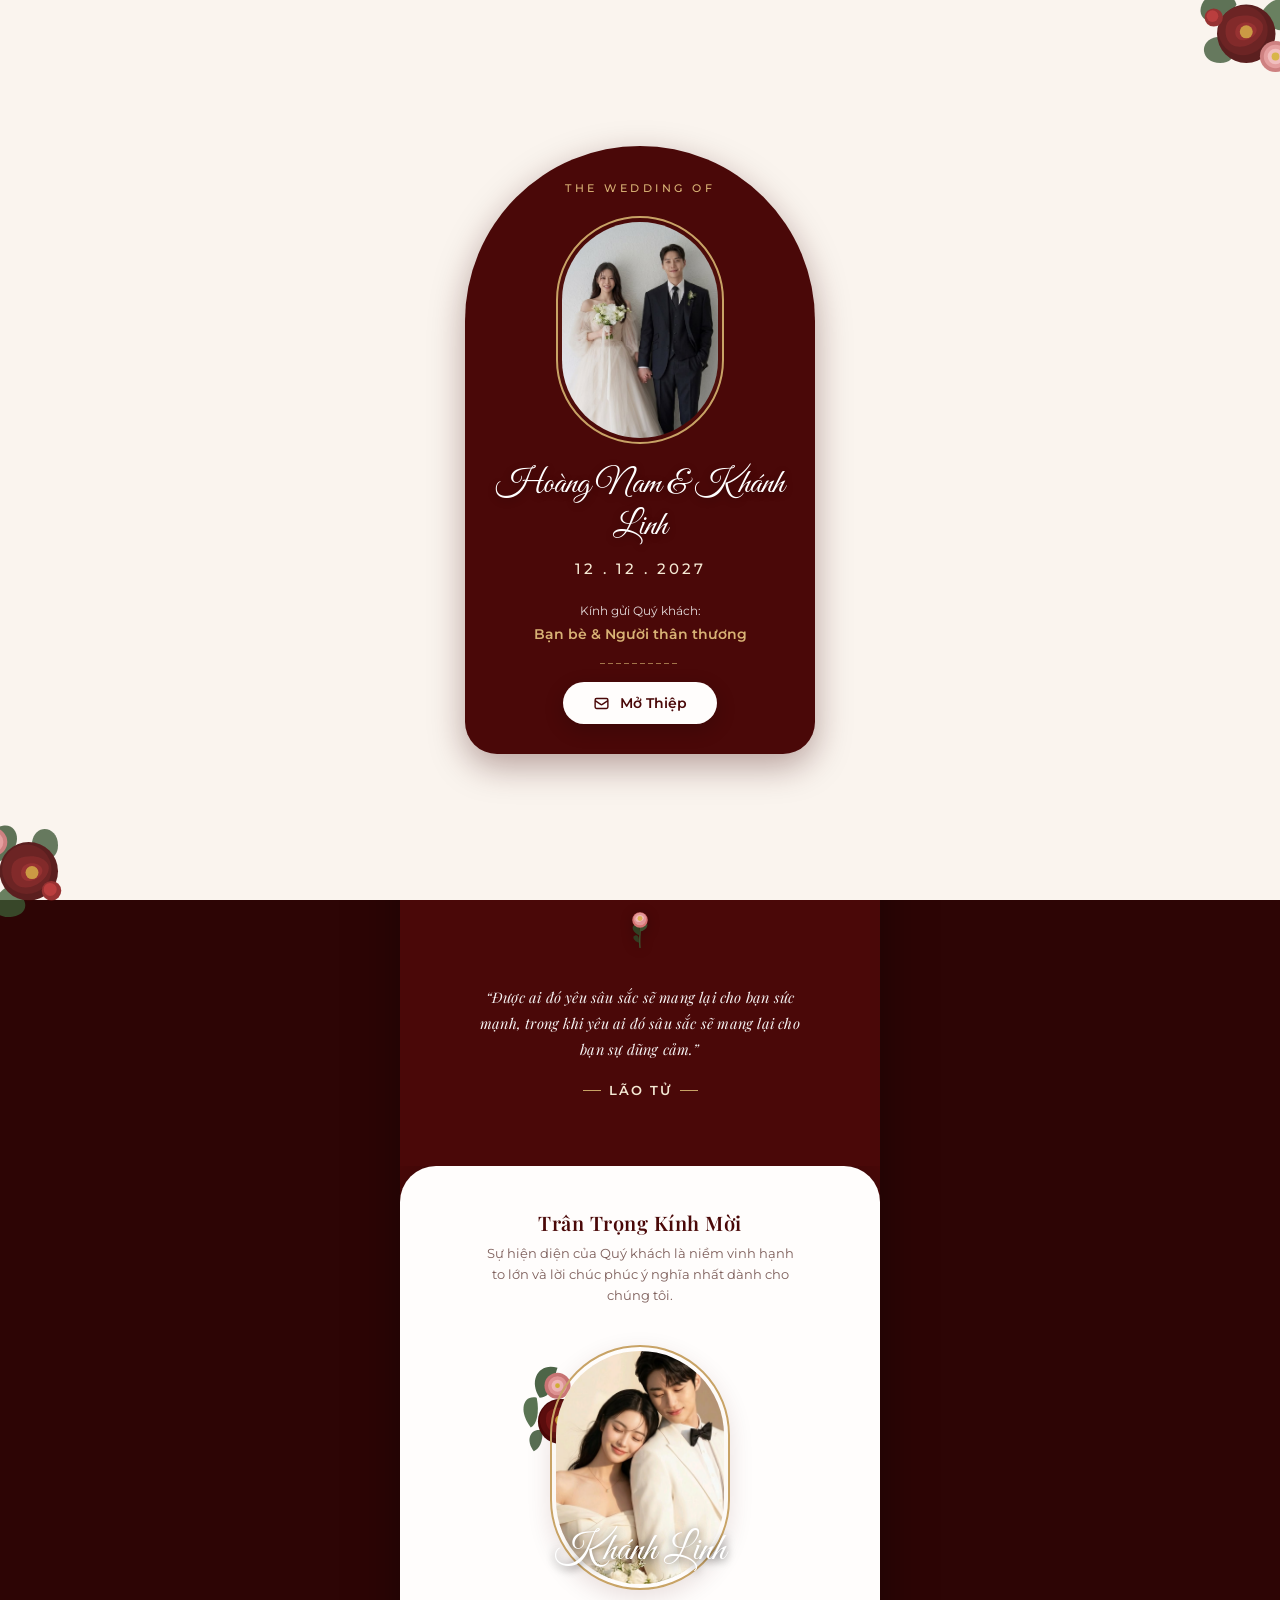
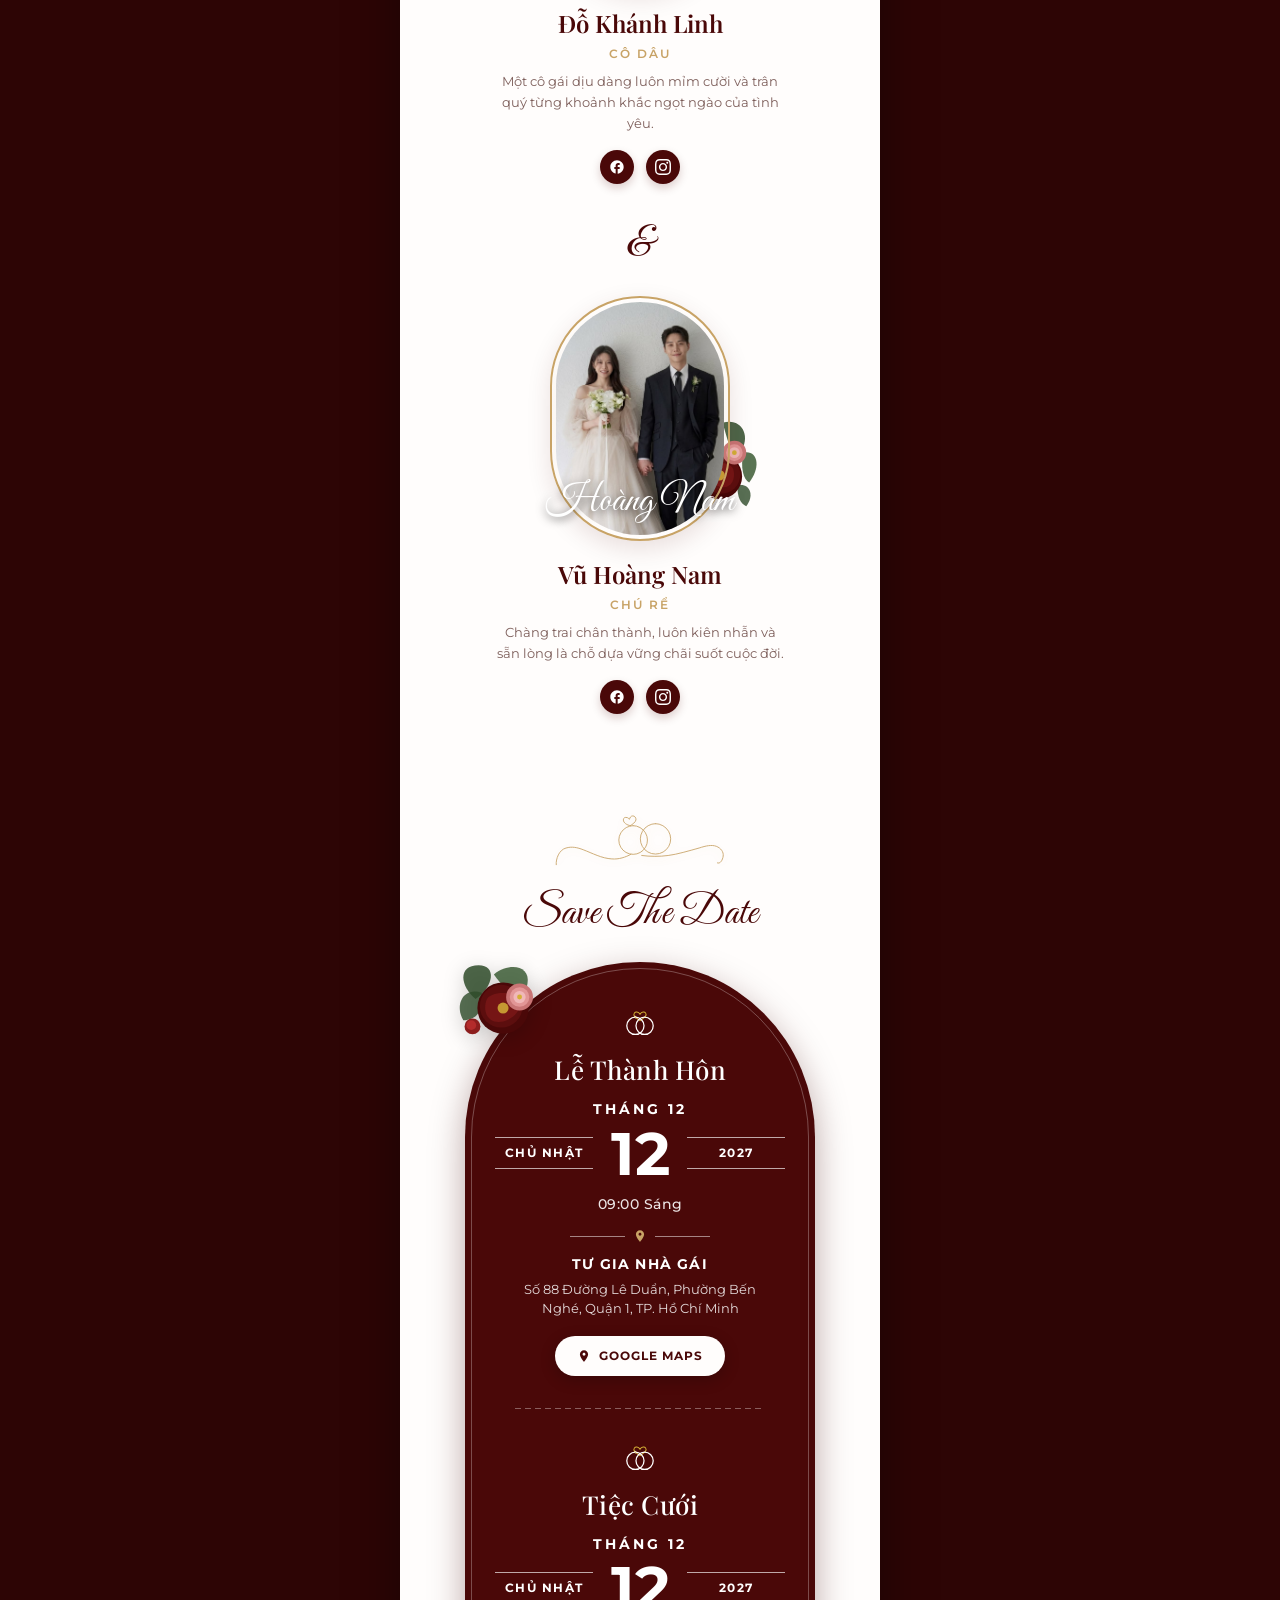
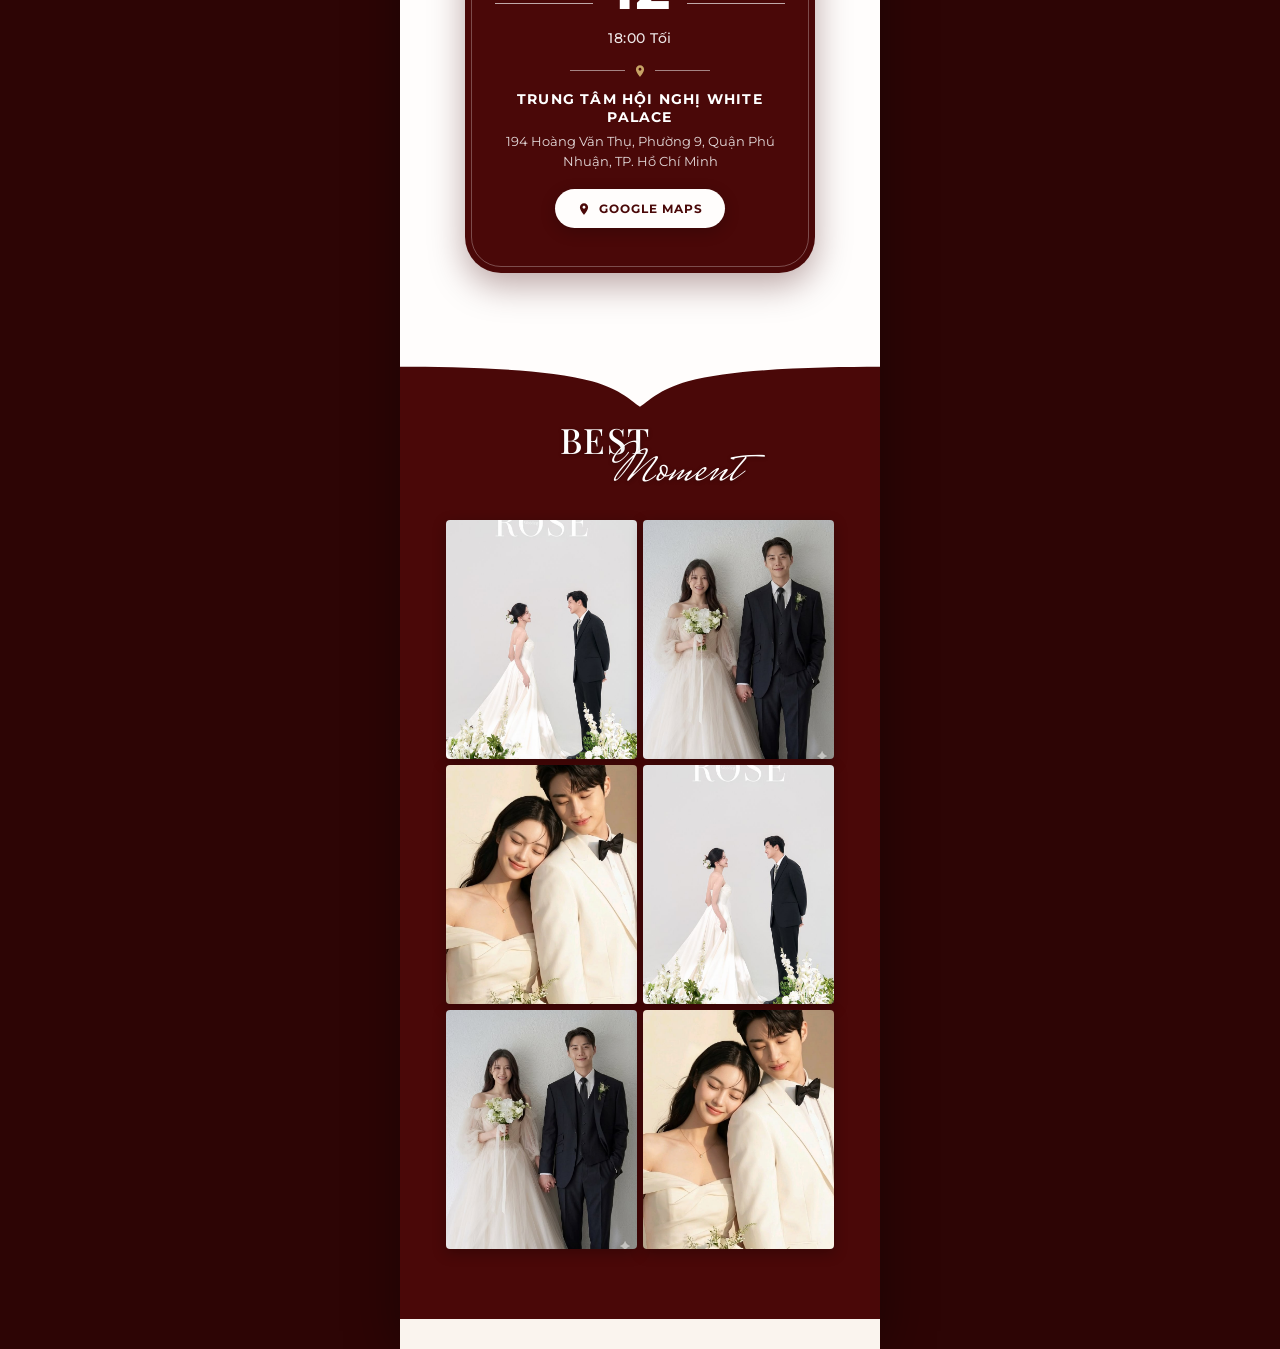
==== index.html @ 83145ff4 "phase4_l2" ====
<!DOCTYPE html>
<html lang="vi">

<head>
  <meta charset="UTF-8">
  <meta name="viewport" content="width=device-width, initial-scale=1.0, maximum-scale=1.0, user-scalable=no">
  <title>Thiệp Cưới - Hoàng Nam & Khánh Linh</title>

  <!-- Google Fonts: Script (Great Vibes, Mrs Saint Delafield) & Serif (Playfair Display) & Sans (Montserrat) -->
  <link rel="preconnect" href="https://fonts.googleapis.com">
  <link rel="preconnect" href="https://fonts.gstatic.com" crossorigin>
  <link
    href="https://fonts.googleapis.com/css2?family=Great+Vibes&family=Montserrat:ital,wght@0,300;0,400;0,500;0,600;0,700;1,400&family=Mrs+Saint+Delafield&family=Playfair+Display:ital,wght@0,500;0,600;0,700;1,400;1,600&display=swap"
    rel="stylesheet">

  <!-- CSS Stylesheets -->
  <link rel="stylesheet" href="assets/css/variables.css">
  <link rel="stylesheet" href="assets/css/base.css">
  <link rel="stylesheet" href="assets/css/cover.css">
  <link rel="stylesheet" href="assets/css/hero.css">
  <link rel="stylesheet" href="assets/css/quote.css">
  <link rel="stylesheet" href="assets/css/couple.css">
  <link rel="stylesheet" href="assets/css/events.css">
  <link rel="stylesheet" href="assets/css/gallery.css">
  <link rel="stylesheet" href="assets/css/navbar.css">
  <link rel="stylesheet" href="assets/css/animations.css">
</head>

<body class="lock-scroll">

  <!-- =========================================================================
       SECTION 0: COVER OVERLAY (MÀN HÌNH BÌA CỐ ĐỊNH, KHÓA CUỘN BAN ĐẦU)
       ========================================================================= -->
  <div id="coverOverlay" class="cover-overlay">
    <!-- Cụm hoa trang trí góc -->
    <img src="assets/images/decorations/flower-top-right.svg" alt="Hoa trang trí"
      class="floral-decoration floral-top-right">
    <img src="assets/images/decorations/flower-bottom-left.svg" alt="Hoa trang trí"
      class="floral-decoration floral-bottom-left">

    <div class="cover-wrapper">
      <!-- Khối vòm cong bo tròn màu maroon sẫm -->
      <div class="cover-arch-card">
        <p id="coverTagline" class="cover-tagline">THE WEDDING OF</p>

        <!-- Khung ảnh chân dung oval vòm cong viền vàng -->
        <div class="cover-photo-frame">
          <img id="coverPhoto" src="assets/images/couple/cover.jpg" alt="Ảnh cặp đôi" class="cover-photo-img">
        </div>

        <!-- Tên cặp đôi -->
        <h1 id="coverNames" class="cover-names">Hoàng Nam & Khánh Linh</h1>

        <!-- Ngày cưới -->
        <p id="coverDate" class="cover-date">12 . 12 . 2027</p>

        <!-- Lời gửi khách mời -->
        <div class="cover-recipient">
          <p class="cover-recipient-label">Kính gửi Quý khách:</p>
          <p id="coverRecipientName" class="cover-recipient-name">Bạn bè & Người thân thương</p>
        </div>

        <div class="cover-divider"></div>

        <!-- Nút bấm "Mở Thiệp" -->
        <button id="btnOpenInvitation" class="btn-open-invitation" type="button">
          <svg viewBox="0 0 24 24">
            <path stroke-linecap="round" stroke-linejoin="round" stroke-width="2"
              d="M3 8l7.89 5.26a2 2 0 002.22 0L21 8M5 19h14a2 2 0 002-2V7a2 2 0 00-2-2H5a2 2 0 00-2 2v10a2 2 0 002 2z" />
          </svg>
          <span>Mở Thiệp</span>
        </button>
      </div>
    </div>
  </div>

  <!-- =========================================================================
       NỘI DUNG CHÍNH (MAIN APP CONTAINER)
       ========================================================================= -->
  <div class="app-container">

    <!-- =======================================================================
         SECTION 1: HERO & COUNTDOWN (TIÊU ĐIỂM & ĐỒNG HỒ ĐẾM NGƯỢC)
         ======================================================================= -->
    <section id="hero" class="hero-section">
      <!-- Hiệu ứng cánh hoa rơi -->
      <div id="petalsContainer" class="petals-container"></div>

      <!-- Họa tiết hoa góc -->
      <img src="assets/images/decorations/flower-top-right.svg" alt="Hoa trang trí"
        class="floral-decoration floral-top-right">
      <img src="assets/images/decorations/flower-bottom-left.svg" alt="Hoa trang trí"
        class="floral-decoration floral-bottom-left">

      <div class="hero-content">
        <p id="heroTagline" class="hero-tagline hero-reveal-item">THE WEDDING OF</p>

        <!-- Khung ảnh chân dung oval vòm cong viền vàng -->
        <div class="hero-photo-frame hero-reveal-item">
          <img id="heroPhoto" src="assets/images/couple/cover.jpg" alt="Ảnh cặp đôi" class="hero-photo-img">
        </div>

        <!-- Tên cặp đôi -->
        <h2 id="heroNames" class="hero-names hero-reveal-item">Hoàng Nam & Khánh Linh</h2>

        <!-- Ngày cưới -->
        <p id="heroDate" class="hero-date hero-reveal-item">12 . 12 . 2027</p>

        <!-- Lời mời -->
        <p id="heroDesc" class="hero-description hero-reveal-item">
          Chúng tôi sắp bước vào chặng đường mới, và mong được đón tiếp bạn trong ngày hạnh phúc nhất!
        </p>

        <!-- Khối 4 ô đếm ngược màu maroon -->
        <div class="countdown-grid hero-reveal-item">
          <div class="countdown-box">
            <span id="countdownDays" class="countdown-number">00</span>
            <span class="countdown-label">Ngày</span>
          </div>
          <div class="countdown-box">
            <span id="countdownHours" class="countdown-number">00</span>
            <span class="countdown-label">Giờ</span>
          </div>
          <div class="countdown-box">
            <span id="countdownMinutes" class="countdown-number">00</span>
            <span class="countdown-label">Phút</span>
          </div>
          <div class="countdown-box">
            <span id="countdownSeconds" class="countdown-number">00</span>
            <span class="countdown-label">Giây</span>
          </div>
        </div>

        <!-- Nút "Lưu Ngày Trọng Đại" -->
        <button id="btnSaveDate" class="btn-save-date hero-reveal-item" type="button">
          <svg viewBox="0 0 24 24">
            <path
              d="M19 4h-1V2h-2v2H8V2H6v2H5c-1.11 0-1.99.9-1.99 2L3 20a2 2 0 002 2h14c1.1 0 2-.9 2-2V6c0-1.1-.9-2-2-2zm0 16H5V10h14v10zm0-12H5V6h14v2z" />
          </svg>
          <span>Lưu Ngày Trọng Đại</span>
        </button>
      </div>
    </section>

    <!-- =======================================================================
         SECTION 2: QUOTE (LỜI TRÍCH DẪN NGHỆ THUẬT)
         ======================================================================= -->
    <section id="quote" class="quote-section">
      <img src="assets/images/decorations/rose-quote.svg" alt="Hoa trang trí" class="quote-rose-icon reveal-on-scroll">
      <blockquote id="quoteText" class="quote-content reveal-on-scroll">
        “Được ai đó yêu sâu sắc sẽ mang lại cho bạn sức mạnh, trong khi yêu ai đó sâu sắc sẽ mang lại cho bạn sự dũng
        cảm.”
      </blockquote>
      <p id="quoteAuthor" class="quote-author reveal-on-scroll">Lão Tử</p>
    </section>

    <!-- =======================================================================
         SECTION 3: COUPLE PROFILE (THÔNG TIN CÔ DÂU & CHÚ RỂ)
         ======================================================================= -->
    <section id="couple" class="couple-section">
      <div class="couple-card">
        <!-- Lời chào đầu -->
        <h3 id="coupleGreetingTitle" class="couple-greeting-title reveal-on-scroll">Trân Trọng Kính Mời</h3>
        <p id="coupleGreetingSub" class="couple-greeting-sub reveal-on-scroll">
          Sự hiện diện của Quý khách là niềm vinh hạnh to lớn và lời chúc phúc ý nghĩa nhất dành cho chúng tôi.
        </p>

        <!-- 1. CÔ DÂU (XUẤT HIỆN TRƯỚC) -->
        <div class="profile-block reveal-on-scroll">
          <div class="profile-photo-wrapper">
            <img src="assets/images/decorations/flower-bride.svg" alt="Hoa trang trí" class="flower-bride-accent">
            <div class="profile-photo-frame">
              <img id="bridePhoto" src="assets/images/couple/bride.jpg" alt="Cô dâu" class="profile-photo-img">
            </div>
            <span id="brideOverlayName" class="profile-photo-overlay-name">Khánh Linh</span>
          </div>
          <h4 id="brideFullName" class="profile-full-name">Đỗ Khánh Linh</h4>
          <span class="profile-role-badge">Cô Dâu</span>
          <p id="brideBio" class="profile-bio">
            Một cô gái dịu dàng luôn mỉm cười và trân quý từng khoảnh khắc ngọt ngào của tình yêu.
          </p>
          <div class="profile-social-links">
            <a id="brideFb" href="#" target="_blank" rel="noopener noreferrer" class="social-btn"
              aria-label="Facebook Cô Dâu">
              <svg viewBox="0 0 24 24">
                <path
                  d="M22 12c0-5.52-4.48-10-10-10S2 6.48 2 12c0 4.84 3.44 8.87 8 9.8V15H8v-3h2V9.5C10 7.57 11.57 6 13.5 6H16v3h-2c-.55 0-1 .45-1 1v2h3v3h-3v6.95c5.05-.5 9-4.76 9-9.95z" />
              </svg>
            </a>
            <a id="brideIg" href="#" target="_blank" rel="noopener noreferrer" class="social-btn"
              aria-label="Instagram Cô Dâu">
              <svg viewBox="0 0 24 24">
                <path
                  d="M12 2.163c3.204 0 3.584.012 4.85.07 3.252.148 4.771 1.691 4.919 4.919.058 1.265.069 1.645.069 4.849 0 3.205-.012 3.584-.069 4.849-.149 3.225-1.664 4.771-4.919 4.919-1.266.058-1.644.07-4.85.07-3.204 0-3.584-.012-4.849-.07-3.26-.149-4.771-1.699-4.919-4.92-.058-1.265-.07-1.644-.07-4.849 0-3.204.013-3.583.07-4.849.149-3.227 1.664-4.771 4.919-4.919 1.266-.057 1.645-.069 4.849-.069zm0-2.163c-3.259 0-3.667.014-4.947.072-4.358.2-6.78 2.618-6.98 6.98-.059 1.281-.073 1.689-.073 4.948 0 3.259.014 3.668.072 4.948.2 4.358 2.618 6.78 6.98 6.98 1.281.058 1.689.072 4.948.072 3.259 0 3.668-.014 4.948-.072 4.354-.2 6.782-2.618 6.979-6.98.059-1.28.073-1.689.073-4.948 0-3.259-.014-3.667-.072-4.947-.196-4.354-2.617-6.78-6.979-6.98-1.281-.059-1.69-.073-4.949-.073zm0 5.838c-3.403 0-6.162 2.759-6.162 6.162s2.759 6.163 6.162 6.163 6.162-2.759 6.162-6.163c0-3.403-2.759-6.162-6.162-6.162zm0 10.162c-2.209 0-4-1.79-4-4 0-2.209 1.791-4 4-4s4 1.791 4 4c0 2.21-1.791 4-4 4zm6.406-11.845c-.796 0-1.441.645-1.441 1.44s.645 1.44 1.441 1.44c.795 0 1.439-.645 1.439-1.44s-.644-1.44-1.439-1.44z" />
              </svg>
            </a>
          </div>
        </div>

        <!-- DẤU "&" NGHỆ THUẬT KẾT NỐI -->
        <div class="couple-ampersand-divider reveal-on-scroll">&</div>

        <!-- 2. CHÚ RỂ (XUẤT HIỆN SAU) -->
        <div class="profile-block reveal-on-scroll">
          <div class="profile-photo-wrapper">
            <img src="assets/images/decorations/flower-groom.svg" alt="Hoa trang trí" class="flower-groom-accent">
            <div class="profile-photo-frame">
              <img id="groomPhoto" src="assets/images/couple/groom.jpg" alt="Chú rể" class="profile-photo-img">
            </div>
            <span id="groomOverlayName" class="profile-photo-overlay-name">Hoàng Nam</span>
          </div>
          <h4 id="groomFullName" class="profile-full-name">Vũ Hoàng Nam</h4>
          <span class="profile-role-badge">Chú Rể</span>
          <p id="groomBio" class="profile-bio">
            Chàng trai chân thành, luôn kiên nhẫn và sẵn lòng là chỗ dựa vững chãi suốt cuộc đời.
          </p>
          <div class="profile-social-links">
            <a id="groomFb" href="#" target="_blank" rel="noopener noreferrer" class="social-btn"
              aria-label="Facebook Chú Rể">
              <svg viewBox="0 0 24 24">
                <path
                  d="M22 12c0-5.52-4.48-10-10-10S2 6.48 2 12c0 4.84 3.44 8.87 8 9.8V15H8v-3h2V9.5C10 7.57 11.57 6 13.5 6H16v3h-2c-.55 0-1 .45-1 1v2h3v3h-3v6.95c5.05-.5 9-4.76 9-9.95z" />
              </svg>
            </a>
            <a id="groomIg" href="#" target="_blank" rel="noopener noreferrer" class="social-btn"
              aria-label="Instagram Chú Rể">
              <svg viewBox="0 0 24 24">
                <path
                  d="M12 2.163c3.204 0 3.584.012 4.85.07 3.252.148 4.771 1.691 4.919 4.919.058 1.265.069 1.645.069 4.849 0 3.205-.012 3.584-.069 4.849-.149 3.225-1.664 4.771-4.919 4.919-1.266.058-1.644.07-4.85.07-3.204 0-3.584-.012-4.849-.07-3.26-.149-4.771-1.699-4.919-4.92-.058-1.265-.07-1.644-.07-4.849 0-3.204.013-3.583.07-4.849.149-3.227 1.664-4.771 4.919-4.919 1.266-.057 1.645-.069 4.849-.069zm0-2.163c-3.259 0-3.667.014-4.947.072-4.358.2-6.78 2.618-6.98 6.98-.059 1.281-.073 1.689-.073 4.948 0 3.259.014 3.668.072 4.948.2 4.358 2.618 6.78 6.98 6.98 1.281.058 1.689.072 4.948.072 3.259 0 3.668-.014 4.948-.072 4.354-.2 6.782-2.618 6.979-6.98.059-1.28.073-1.689.073-4.948 0-3.259-.014-3.667-.072-4.947-.196-4.354-2.617-6.78-6.979-6.98-1.281-.059-1.69-.073-4.949-.073zm0 5.838c-3.403 0-6.162 2.759-6.162 6.162s2.759 6.163 6.162 6.163 6.162-2.759 6.162-6.163c0-3.403-2.759-6.162-6.162-6.162zm0 10.162c-2.209 0-4-1.79-4-4 0-2.209 1.791-4 4-4s4 1.791 4 4c0 2.21-1.791 4-4 4zm6.406-11.845c-.796 0-1.441.645-1.441 1.44s.645 1.44 1.441 1.44c.795 0 1.439-.645 1.439-1.44s-.644-1.44-1.439-1.44z" />
              </svg>
            </a>
          </div>
        </div>
      </div>
    </section>

    <!-- Placeholder các section tiếp theo của các Phase sau -->
    <!-- =======================================================================
         SECTION 4: WEDDING EVENTS (LỊCH TRÌNH SỰ KIỆN CƯỚI)
         ======================================================================= -->
    <section id="events" class="events-section">
      <!-- Họa tiết phân cách nghệ thuật: Hai nhẫn cưới lồng nhau kết hợp đường nét uốn lượn (Minimalist Line Art) -->
      <div class="rings-divider-container reveal-on-scroll" aria-hidden="true">
        <svg class="rings-divider-svg" viewBox="0 0 366 120" fill="none" stroke="currentColor" stroke-width="1.6"
          stroke-linecap="round" stroke-linejoin="round">
          <path
            d="M 37 104 C 36 94, 42 78, 54 75 C 64 72, 74 74, 84 78 C 100 84, 116 93, 134 94 C 146 95, 158 91, 167 86" />
          <path d="M 171 36 A 25 25 0 1 0 171.1 36" />
          <path
            d="M 166 36 C 160 35, 154 31, 154 26 C 154 22, 157 21, 161 22 C 163 23, 164 24, 164.5 25 C 165.5 22, 167 19, 170.5 19 C 174 19, 176 22, 176 26 C 175 30, 170 34, 166 36 Z" />
          <path d="M 210 32.5 A 26.5 26.5 0 1 0 210.1 32.5" />
          <path
            d="M 186 88 C 200 90, 218 90, 232 88 C 248 86, 268 80, 286 75 C 298 71, 308 69, 316 72 C 324 75, 329 82, 328 89 C 327 96, 323 103, 318 101" />
        </svg>
      </div>

      <!-- Tiêu đề script Save The Date -->
      <h3 id="eventsHeading" class="events-heading reveal-on-scroll">Save The Date</h3>

      <!-- Khối vòm cong màu maroon đậm lớn -->
      <div class="events-arch-panel reveal-on-scroll">
        <!-- Họa tiết hoa màu nước góc trên bên trái -->
        <img src="assets/images/decorations/flower-events-top-left.svg" alt="Hoa trang trí sự kiện"
          class="events-flower-top-left">

        <!-- -------------------------------------------------------------------
             KHỐI A: LỄ THÀNH HÔN (CEREMONY)
             ------------------------------------------------------------------- -->
        <div id="ceremonyBlock" class="event-block">
          <!-- Icon hai chiếc nhẫn cưới lồng nhau -->
          <div class="event-rings-icon">
            <svg viewBox="0 0 80 60" fill="none" stroke="currentColor">
              <path d="M40 18 C37 13 32 13 30 16 C27 20 33 24 40 29 C47 24 53 20 50 16 C48 13 43 13 40 18 Z" fill="none"
                stroke="#D4AF37" stroke-width="1.8" stroke-linecap="round" stroke-linejoin="round" />
              <ellipse cx="32" cy="38" rx="15" ry="15" fill="none" stroke="#FFFFFF" stroke-width="2.2" />
              <ellipse cx="48" cy="38" rx="15" ry="15" fill="none" stroke="#FFFFFF" stroke-width="2.2" />
              <circle cx="32" cy="23" r="1.5" fill="#D4AF37" />
            </svg>
          </div>

          <!-- Tên sự kiện -->
          <h4 id="ceremonyName" class="event-name">Lễ Thành Hôn</h4>

          <!-- Khung hiển thị ngày đặc trưng của mẫu -->
          <div class="event-date-container">
            <span id="ceremonyMonth" class="event-month">THÁNG 12</span>
            <div class="event-date-row">
              <div class="event-date-side">
                <span id="ceremonyDayOfWeek" class="event-day-of-week">CHỦ NHẬT</span>
              </div>
              <span id="ceremonyDayNumber" class="event-day-number">12</span>
              <div class="event-date-side">
                <span id="ceremonyYear" class="event-day-of-week">2027</span>
              </div>
            </div>
          </div>

          <!-- Giờ tổ chức -->
          <p id="ceremonyTime" class="event-time">09:00 Sáng</p>

          <!-- Vạch phân cách kèm ghim địa điểm -->
          <div class="event-location-divider">
            <svg viewBox="0 0 24 24">
              <path
                d="M12 2C8.13 2 5 5.13 5 9c0 5.25 7 13 7 13s7-7.75 7-13c0-3.87-3.13-7-7-7zm0 9.5c-1.38 0-2.5-1.12-2.5-2.5s1.12-2.5 2.5-2.5 2.5 1.12 2.5 2.5-1.12 2.5-2.5 2.5z" />
            </svg>
          </div>

          <!-- Tên địa điểm & Địa chỉ -->
          <p id="ceremonyVenue" class="event-venue">TƯ GIA NHÀ GÁI</p>
          <p id="ceremonyAddress" class="event-address">Số 88 Đường Lê Duẩn, Phường Bến Nghé, Quận 1, TP. Hồ Chí Minh
          </p>

          <!-- Nút Google Maps -->
          <a id="ceremonyMapBtn" href="https://maps.google.com" target="_blank" rel="noopener noreferrer"
            class="btn-map" aria-label="Mở Google Maps dẫn đường Lễ Thành Hôn">
            <svg viewBox="0 0 24 24">
              <path
                d="M12 2C8.13 2 5 5.13 5 9c0 5.25 7 13 7 13s7-7.75 7-13c0-3.87-3.13-7-7-7zm0 9.5c-1.38 0-2.5-1.12-2.5-2.5s1.12-2.5 2.5-2.5 2.5 1.12 2.5 2.5-1.12 2.5-2.5 2.5z" />
            </svg>
            <span>GOOGLE MAPS</span>
          </a>
        </div>

        <!-- Vạch phân cách giữa hai khối sự kiện -->
        <div class="events-divider"></div>

        <!-- -------------------------------------------------------------------
             KHỐI B: TIỆC CƯỚI (RECEPTION)
             ------------------------------------------------------------------- -->
        <div id="receptionBlock" class="event-block">
          <!-- Icon hai chiếc nhẫn cưới lồng nhau -->
          <div class="event-rings-icon">
            <svg viewBox="0 0 80 60" fill="none" stroke="currentColor">
              <path d="M40 18 C37 13 32 13 30 16 C27 20 33 24 40 29 C47 24 53 20 50 16 C48 13 43 13 40 18 Z" fill="none"
                stroke="#D4AF37" stroke-width="1.8" stroke-linecap="round" stroke-linejoin="round" />
              <ellipse cx="32" cy="38" rx="15" ry="15" fill="none" stroke="#FFFFFF" stroke-width="2.2" />
              <ellipse cx="48" cy="38" rx="15" ry="15" fill="none" stroke="#FFFFFF" stroke-width="2.2" />
              <circle cx="32" cy="23" r="1.5" fill="#D4AF37" />
            </svg>
          </div>

          <!-- Tên sự kiện -->
          <h4 id="receptionName" class="event-name">Tiệc Cưới</h4>

          <!-- Khung hiển thị ngày đặc trưng của mẫu -->
          <div class="event-date-container">
            <span id="receptionMonth" class="event-month">THÁNG 12</span>
            <div class="event-date-row">
              <div class="event-date-side">
                <span id="receptionDayOfWeek" class="event-day-of-week">CHỦ NHẬT</span>
              </div>
              <span id="receptionDayNumber" class="event-day-number">12</span>
              <div class="event-date-side">
                <span id="receptionYear" class="event-day-of-week">2027</span>
              </div>
            </div>
          </div>

          <!-- Giờ tổ chức -->
          <p id="receptionTime" class="event-time">18:00 Tối</p>

          <!-- Vạch phân cách kèm ghim địa điểm -->
          <div class="event-location-divider">
            <svg viewBox="0 0 24 24">
              <path
                d="M12 2C8.13 2 5 5.13 5 9c0 5.25 7 13 7 13s7-7.75 7-13c0-3.87-3.13-7-7-7zm0 9.5c-1.38 0-2.5-1.12-2.5-2.5s1.12-2.5 2.5-2.5 2.5 1.12 2.5 2.5-1.12 2.5-2.5 2.5z" />
            </svg>
          </div>

          <!-- Tên địa điểm & Địa chỉ -->
          <p id="receptionVenue" class="event-venue">TRUNG TÂM HỘI NGHỊ WHITE PALACE</p>
          <p id="receptionAddress" class="event-address">194 Hoàng Văn Thụ, Phường 9, Quận Phú Nhuận, TP. Hồ Chí Minh
          </p>

          <!-- Nút Google Maps -->
          <a id="receptionMapBtn" href="https://maps.google.com" target="_blank" rel="noopener noreferrer"
            class="btn-map" aria-label="Mở Google Maps dẫn đường Tiệc Cưới">
            <svg viewBox="0 0 24 24">
              <path
                d="M12 2C8.13 2 5 5.13 5 9c0 5.25 7 13 7 13s7-7.75 7-13c0-3.87-3.13-7-7-7zm0 9.5c-1.38 0-2.5-1.12-2.5-2.5s1.12-2.5 2.5-2.5 2.5 1.12 2.5 2.5-1.12 2.5-2.5 2.5z" />
            </svg>
            <span>GOOGLE MAPS</span>
          </a>
        </div>
      </div>
    </section>
    <!-- =======================================================================
         SECTION 5: GALLERY (BỘ SƯU TẬP ẢNH - BEST MOMENT)
         ======================================================================= -->
    <section id="gallery" class="gallery-section" aria-label="Bộ sưu tập ảnh cưới">
      <!-- Mép trên lượn sóng mềm mại (Scallop dual-curve) -->
      <div class="gallery-top-curve" aria-hidden="true">
        <svg viewBox="0 0 1000 60" preserveAspectRatio="none">
          <path
            d="M 0,0 L 1000,0 L 1000,6 C 880,6 700,8 600,24 C 540,34 515,50 500,56 C 485,50 460,34 400,24 C 300,8 120,6 0,6 Z"
            fill="var(--color-bg-paper)" />
        </svg>
      </div>

      <!-- Tiêu đề lồng ghép nghệ thuật BEST Moment -->
      <div class="gallery-heading-wrap reveal-on-scroll" role="heading" aria-level="3">
        <span class="gallery-title-best">BEST</span>
        <span class="gallery-title-moment">Moment</span>
      </div>

      <!-- Lưới 6 ảnh 2 cột x 3 hàng -->
      <div class="gallery-grid" id="galleryGrid">
        <div class="gallery-item reveal-on-scroll" data-index="0" tabindex="0" role="button"
          aria-label="Xem ảnh cưới 1">
          <img src="assets/images/couple/gallery-1.jpg" alt="Khoảnh khắc cưới 1" class="gallery-img" loading="lazy">
        </div>
        <div class="gallery-item reveal-on-scroll" data-index="1" tabindex="0" role="button"
          aria-label="Xem ảnh cưới 2">
          <img src="assets/images/couple/gallery-2.jpg" alt="Khoảnh khắc cưới 2" class="gallery-img" loading="lazy">
        </div>
        <div class="gallery-item reveal-on-scroll" data-index="2" tabindex="0" role="button"
          aria-label="Xem ảnh cưới 3">
          <img src="assets/images/couple/gallery-3.jpg" alt="Khoảnh khắc cưới 3" class="gallery-img" loading="lazy">
        </div>
        <div class="gallery-item reveal-on-scroll" data-index="3" tabindex="0" role="button"
          aria-label="Xem ảnh cưới 4">
          <img src="assets/images/couple/gallery-4.jpg" alt="Khoảnh khắc cưới 4" class="gallery-img" loading="lazy">
        </div>
        <div class="gallery-item reveal-on-scroll" data-index="4" tabindex="0" role="button"
          aria-label="Xem ảnh cưới 5">
          <img src="assets/images/couple/gallery-5.jpg" alt="Khoảnh khắc cưới 5" class="gallery-img" loading="lazy">
        </div>
        <div class="gallery-item reveal-on-scroll" data-index="5" tabindex="0" role="button"
          aria-label="Xem ảnh cưới 6">
          <img src="assets/images/couple/gallery-6.jpg" alt="Khoảnh khắc cưới 6" class="gallery-img" loading="lazy">
        </div>
      </div>
    </section>

    <div id="story" style="height: 10px;"></div>
    <div id="gift" style="height: 10px;"></div>
    <div id="wishes" style="height: 10px;"></div>

  </div>

  <!-- =========================================================================
       NÚT PHÁT NHẠC NỔI (FLOATING MUSIC TOGGLE BUTTON)
       ========================================================================= -->
  <button id="musicToggleBtn" class="music-toggle-btn" type="button" aria-label="Bật/Tắt nhạc nền">
    <svg viewBox="0 0 24 24">
      <path d="M12 3v10.55c-.59-.34-1.27-.55-2-.55-2.21 0-4 1.79-4 4s1.79 4 4 4 4-1.79 4-4V7h4V3h-6z" />
    </svg>
  </button>

  <!-- =========================================================================
       MODAL LIGHTBOX XEM ẢNH LỚN (GALLERY FULLSCREEN MODAL)
       ========================================================================= -->
  <div id="galleryModal" class="gallery-modal" aria-hidden="true" role="dialog" aria-modal="true"
    aria-label="Xem ảnh cưới phóng to">
    <div class="gallery-modal-backdrop" id="galleryModalBackdrop"></div>
    <div class="gallery-modal-content">
      <!-- Nút đóng -->
      <button type="button" class="gallery-modal-close" id="galleryModalClose" aria-label="Đóng (Phím Esc)">
        <svg viewBox="0 0 24 24" width="24" height="24" fill="none" stroke="currentColor" stroke-width="2.2"
          stroke-linecap="round" stroke-linejoin="round">
          <line x1="18" y1="6" x2="6" y2="18"></line>
          <line x1="6" y1="6" x2="18" y2="18"></line>
        </svg>
      </button>
      <!-- Nút lùi ảnh -->
      <button type="button" class="gallery-modal-nav gallery-modal-prev" id="galleryModalPrev"
        aria-label="Ảnh trước (Mũi tên trái)">
        <svg viewBox="0 0 24 24" width="24" height="24" fill="none" stroke="currentColor" stroke-width="2.5"
          stroke-linecap="round" stroke-linejoin="round">
          <polyline points="15 18 9 12 15 6"></polyline>
        </svg>
      </button>
      <!-- Khung ảnh lớn -->
      <div class="gallery-modal-img-wrap">
        <img id="galleryModalImg" src="assets/images/couple/gallery-1.jpg" alt="Ảnh cưới phóng to"
          class="gallery-modal-img">
      </div>
      <!-- Nút kế tiếp -->
      <button type="button" class="gallery-modal-nav gallery-modal-next" id="galleryModalNext"
        aria-label="Ảnh sau (Mũi tên phải)">
        <svg viewBox="0 0 24 24" width="24" height="24" fill="none" stroke="currentColor" stroke-width="2.5"
          stroke-linecap="round" stroke-linejoin="round">
          <polyline points="9 18 15 12 9 6"></polyline>
        </svg>
      </button>
      <!-- Chỉ số ảnh -->
      <div class="gallery-modal-counter" id="galleryModalCounter" aria-live="polite">1 / 6</div>
    </div>
  </div>

  <!-- =========================================================================
       THANH ĐIỀU HƯỚNG CỐ ĐỊNH PHÍA DƯỚI (BOTTOM NAVBAR)
       ========================================================================= -->
  <nav id="bottomNavbar" class="bottom-navbar" aria-label="Thanh điều hướng">
    <!-- 1. Đầu Trang -->
    <button class="nav-item active" data-target="hero" aria-label="Trang chủ" type="button">
      <svg viewBox="0 0 24 24">
        <path d="M10 20v-6h4v6h5v-8h3L12 3 2 12h3v8z" />
      </svg>
    </button>
    <!-- 2. Cặp Đôi -->
    <button class="nav-item" data-target="couple" aria-label="Cặp đôi" type="button">
      <svg viewBox="0 0 24 24">
        <path
          d="M12 21.35l-1.45-1.32C5.4 15.36 2 12.28 2 8.5 2 5.42 4.42 3 7.5 3c1.74 0 3.41.81 4.5 2.09C13.09 3.81 14.76 3 16.5 3 19.58 3 22 5.42 22 8.5c0 3.78-3.4 6.86-8.55 11.54L12 21.35z" />
      </svg>
    </button>
    <!-- 3. Sự Kiện -->
    <button class="nav-item" data-target="events" aria-label="Sự kiện" type="button">
      <svg viewBox="0 0 24 24">
        <path
          d="M19 3h-1V1h-2v2H8V1H6v2H5c-1.11 0-2 .9-2 2v14c0 1.1.89 2 2 2h14c1.1 0 2-.9 2-2V5c0-1.1-.9-2-2-2zm0 16H5V8h14v11zM7 10h5v5H7z" />
      </svg>
    </button>
    <!-- 4. Chuyện Tình Yêu -->
    <button class="nav-item" data-target="story" aria-label="Chuyện tình" type="button">
      <svg viewBox="0 0 24 24">
        <path
          d="M18 2H6c-1.1 0-2 .9-2 2v16c0 1.1.9 2 2 2h12c1.1 0 2-.9 2-2V4c0-1.1-.9-2-2-2zM6 4h5v8l-2.5-1.5L6 12V4z" />
      </svg>
    </button>
    <!-- 5. Mừng Cưới -->
    <button class="nav-item" data-target="gift" aria-label="Mừng cưới" type="button">
      <svg viewBox="0 0 24 24">
        <path
          d="M20 6h-2.18c.11-.31.18-.65.18-1 0-1.66-1.34-3-3-3-1.05 0-1.96.54-2.5 1.35l-.5.67-.5-.68C10.96 2.54 10.05 2 9 2 7.34 2 6 3.34 6 5c0 .35.07.69.18 1H4c-1.11 0-1.99.89-1.99 2L2 19c0 1.11.89 2 2 2h16c1.11 0 2-.89 2-2V8c0-1.11-.89-2-2-2zm-5-2c.55 0 1 .45 1 1s-.45 1-1 1-1-.45-1-1 .45-1 1-1zM9 4c.55 0 1 .45 1 1s-.45 1-1 1-1-.45-1-1 .45-1 1-1zm11 15H4v-2h16v2zm0-5H4V8h5.08L7 10.83 8.62 12 11 8.76V14h2V8.76L15.38 12 17 10.83 14.92 8H20v6z" />
      </svg>
    </button>
    <!-- 6. Lời Chúc -->
    <button class="nav-item" data-target="wishes" aria-label="Lời chúc" type="button">
      <svg viewBox="0 0 24 24">
        <path
          d="M20 2H4c-1.1 0-1.99.9-1.99 2L2 22l4-4h14c1.1 0 2-.9 2-2V4c0-1.1-.9-2-2-2zm-2 12H6v-2h12v2zm0-3H6V9h12v2zm0-3H6V6h12v2z" />
      </svg>
    </button>
  </nav>

  <!-- JavaScript Scripts -->
  <script src="assets/js/config.js"></script>
  <script src="assets/js/cover.js"></script>
  <script src="assets/js/countdown.js"></script>
  <script src="assets/js/music.js"></script>
  <script src="assets/js/navbar.js"></script>
  <script src="assets/js/petals.js"></script>
  <script src="assets/js/gallery.js"></script>
  <script src="assets/js/app.js"></script>
</body>

</html>
---- assets/css/variables.css ----
/**
 * ==============================================================================
 * BIẾN TOÀN CỤC (DESIGN SYSTEM & TOKENS)
 * ==============================================================================
 * Bảng màu được trích xuất sát với mẫu TF-024-PHOTO:
 * - Maroon / Burgundy đậm cho các khối chính, card sự kiện và icon
 * - Nền sáng kem / ngà nhạt ấm áp cho tổng thể
 * - Điểm xuyết viền ánh kim hoàng gia (champagne gold)
 */

:root {
  /* Bảng màu chính */
  --color-maroon-deep: #4A0808;      /* Đỏ rượu vang đậm đà chủ đạo */
  --color-maroon-main: #5C0E0E;      /* Đỏ bordeaux kinh điển */
  --color-maroon-dark: #380404;      /* Bóng đỏ sẫm */
  --color-maroon-card: #520B0B;      /* Màu nền card maroon nổi bật */
  
  --color-gold-accent: #C8A366;      /* Vàng ánh kim nhạt thanh lịch */
  --color-gold-light: #F4E8D3;       /* Vàng kem phủ viền */
  
  --color-bg-cream: #FAF4EE;         /* Nền kem ngà nền nã */
  --color-bg-paper: #FFFDFC;         /* Trắng ấm giấy mỹ thuật */
  
  --color-text-maroon: #4A0808;      /* Chữ chính trên nền sáng */
  --color-text-muted: #7D5E5A;       /* Chữ phụ, ghi chú */
  --color-text-white: #FFFFFF;       /* Chữ trắng tinh khiết */
  --color-text-gold: #D8B275;        /* Chữ vàng kim điểm nhấn */

  /* Kiểu chữ (Typography) */
  --font-script: 'Great Vibes', 'Alex Brush', cursive;
  --font-serif: 'Playfair Display', 'Cormorant Garamond', Georgia, serif;
  --font-sans: 'Montserrat', system-ui, -apple-system, sans-serif;

  /* Kích thước & Khoảng cách (Mobile First 390px) */
  --viewport-width-mobile: 390px;
  --container-max-width: 480px;      /* Giới hạn độ rộng tối đa trên mobile/tablet */
  
  --radius-sm: 8px;
  --radius-md: 16px;
  --radius-lg: 24px;
  --radius-arch: 160px 160px 24px 24px; /* Vòm cung bo góc lớn đặc trưng */
  --radius-full: 9999px;

  --shadow-soft: 0 4px 20px rgba(74, 8, 8, 0.08);
  --shadow-medium: 0 8px 30px rgba(74, 8, 8, 0.16);
  --shadow-floating: 0 10px 35px rgba(56, 4, 4, 0.25);

  --transition-fast: 0.25s ease;
  --transition-smooth: 0.45s cubic-bezier(0.16, 1, 0.3, 1);
  --transition-slow: 0.8s cubic-bezier(0.16, 1, 0.3, 1);
}
---- assets/css/base.css ----
/**
 * ==============================================================================
 * BASE STYLES & RESET
 * ==============================================================================
 */

*,
*::before,
*::after {
  box-sizing: border-box;
  margin: 0;
  padding: 0;
  -webkit-tap-highlight-color: transparent;
}

html {
  scroll-behavior: smooth;
  font-size: 16px;
  background-color: #2D0505;
  /* Màu nền viền ngoài màn hình khi xem trên desktop */
}

body {
  font-family: var(--font-sans);
  background-color: var(--color-bg-cream);
  color: var(--color-text-maroon);
  line-height: 1.6;
  overflow-x: hidden;
  position: relative;
  min-height: 100vh;
  margin: 0 auto;
}

/* Khóa cuộn trang khi màn hình bìa chưa mở */
body.lock-scroll {
  overflow: hidden !important;
  height: 100vh !important;
  touch-action: none;
}

/* Khung hiển thị chuẩn mobile-first căn giữa trên màn hình lớn */
.app-container {
  max-width: var(--container-max-width);
  margin: 0 auto;
  min-height: 100vh;
  background-color: var(--color-bg-cream);
  position: relative;
  box-shadow: 0 0 50px rgba(0, 0, 0, 0.4);
  overflow-x: hidden;
}

/* Typography tiện ích */
.font-script {
  font-family: var(--font-script);
}

.font-serif {
  font-family: var(--font-serif);
}

.font-sans {
  font-family: var(--font-sans);
}

h1,
h2,
h3,
h4,
h5,
h6 {
  font-weight: normal;
  line-height: 1.2;
}

img {
  max-width: 100%;
  height: auto;
  display: block;
}

button {
  font-family: inherit;
  border: none;
  background: none;
  cursor: pointer;
  outline: none;
}

a {
  color: inherit;
  text-decoration: none;
}

/* Họa tiết hoa lá trang trí các góc */
.floral-decoration {
  position: absolute;
  pointer-events: none;
  z-index: 2;
  user-select: none;
}

.floral-top-right {
  top: -15px;
  right: -15px;
  width: 130px;
  opacity: 0.9;
}

.floral-bottom-left {
  bottom: -20px;
  left: -20px;
  width: 130px;
  opacity: 0.9;
}
---- assets/css/cover.css ----
/**
 * ==============================================================================
 * SECTION 0: COVER OVERLAY (MÀN HÌNH BÌA THIỆP)
 * ==============================================================================
 * Khóa cuộn trang 100%, căn giữa tuyệt đối theo viewport 390x844.
 * Chứa khung vòm bo tròn lớn màu maroon sẫm với viền mảnh sang trọng.
 */

.cover-overlay {
  position: fixed;
  inset: 0;
  z-index: 9999;
  background-color: var(--color-bg-cream);
  display: flex;
  align-items: center;
  justify-content: center;
  padding: 16px 12px;
  /* Chuyển cảnh mềm mại 750ms, kết hợp fade opacity và chuyển động rất nhẹ */
  transition: opacity 0.75s cubic-bezier(0.4, 0, 0.2, 1),
              transform 0.75s cubic-bezier(0.4, 0, 0.2, 1),
              visibility 0.75s cubic-bezier(0.4, 0, 0.2, 1);
  will-change: opacity, transform;
}

.cover-overlay.opened {
  opacity: 0;
  visibility: hidden;
  transform: translateY(-8px) scale(0.99);
  pointer-events: none;
}

.cover-wrapper {
  width: 100%;
  max-width: var(--container-max-width);
  height: 100%;
  max-height: 844px;
  position: relative;
  display: flex;
  flex-direction: column;
  align-items: center;
  justify-content: center;
  padding: 10px;
}

/* Khối vòm chính màu maroon sẫm */
.cover-arch-card {
  width: 100%;
  max-width: 350px;
  background-color: var(--color-maroon-deep);
  border-radius: 175px 175px 32px 32px;
  padding: 34px 20px 30px;
  display: flex;
  flex-direction: column;
  align-items: center;
  text-align: center;
  color: var(--color-text-white);
  box-shadow: 0 12px 35px rgba(56, 4, 4, 0.35);
  position: relative;
  z-index: 3;
}

/* Thẻ THE WEDDING OF */
.cover-tagline {
  font-size: 11px;
  font-weight: 500;
  letter-spacing: 3.5px;
  text-transform: uppercase;
  color: var(--color-text-gold);
  margin-bottom: 18px;
}

/* Khung ảnh chân dung cặp đôi hình vòm cong oval */
.cover-photo-frame {
  width: 168px;
  height: 228px;
  border-radius: 120px;
  border: 2px solid var(--color-gold-accent);
  padding: 4px;
  margin-bottom: 20px;
  background: radial-gradient(circle, rgba(200, 163, 102, 0.25) 0%, transparent 80%);
}

.cover-photo-img {
  width: 100%;
  height: 100%;
  object-fit: cover;
  border-radius: 116px;
}

/* Tên cặp đôi kiểu chữ Script nghệ thuật */
.cover-names {
  font-family: var(--font-script);
  font-size: 34px;
  line-height: 1.25;
  color: var(--color-text-white);
  margin-bottom: 8px;
  padding: 0 10px;
  word-break: break-word;
  text-shadow: 0 2px 8px rgba(0, 0, 0, 0.3);
}

.cover-date {
  font-size: 15px;
  font-weight: 500;
  letter-spacing: 3px;
  color: var(--color-gold-light);
  margin-bottom: 16px;
}

/* Lời gửi khách mời */
.cover-recipient {
  margin-top: 4px;
  margin-bottom: 18px;
}

.cover-recipient-label {
  font-size: 12px;
  color: rgba(255, 255, 255, 0.85);
  margin-bottom: 3px;
}

.cover-recipient-name {
  font-size: 14px;
  font-weight: 600;
  color: var(--color-text-gold);
}

.cover-divider {
  width: 80px;
  height: 1px;
  background: repeating-linear-gradient(to right, var(--color-gold-accent) 0, var(--color-gold-accent) 5px, transparent 5px, transparent 8px);
  margin: 0 auto 18px;
  opacity: 0.7;
}

/* Nút bấm "Mở Thiệp" */
.btn-open-invitation {
  background-color: var(--color-bg-paper);
  color: var(--color-maroon-deep);
  padding: 12px 30px;
  border-radius: var(--radius-full);
  font-size: 14px;
  font-weight: 600;
  display: inline-flex;
  align-items: center;
  gap: 10px;
  box-shadow: 0 6px 20px rgba(0, 0, 0, 0.2);
  transition: transform var(--transition-fast), box-shadow var(--transition-fast);
  cursor: pointer;
}

.btn-open-invitation:hover,
.btn-open-invitation:active {
  transform: translateY(-2px) scale(1.02);
  box-shadow: 0 8px 25px rgba(0, 0, 0, 0.28);
}

.btn-open-invitation svg {
  width: 17px;
  height: 17px;
  stroke: var(--color-maroon-deep);
  fill: none;
}
---- assets/css/hero.css ----
/**
 * ==============================================================================
 * SECTION 1: HERO & COUNTDOWN (TIÊU ĐIỂM & ĐỒNG HỒ ĐẾM NGƯỢC)
 * ==============================================================================
 * Hiển thị ngay sau khi mở thiệp.
 * Nền kem sáng ấm áp, ảnh chân dung vòm oval, tên cặp đôi và 4 ô đếm ngược maroon.
 */

.hero-section {
  position: relative;
  min-height: 844px;
  display: flex;
  flex-direction: column;
  align-items: center;
  justify-content: center;
  text-align: center;
  padding: 60px 20px 80px;
  background-color: var(--color-bg-cream);
  overflow: hidden;
}

.hero-content {
  position: relative;
  z-index: 3;
  width: 100%;
  max-width: 360px;
  display: flex;
  flex-direction: column;
  align-items: center;
}

/* --------------------------------------------------------------------------
 * STAGGERED REVEAL ANIMATION (XUẤT HIỆN TỪNG BƯỚC MỀM MẠI)
 * -------------------------------------------------------------------------- */
.hero-reveal-item {
  opacity: 0;
  transform: translateY(14px);
  transition: opacity 0.6s cubic-bezier(0.16, 1, 0.3, 1),
              transform 0.6s cubic-bezier(0.16, 1, 0.3, 1);
  will-change: opacity, transform;
}

/* Khi đã mở thiệp: hiện dần từng phần lên vị trí chuẩn */
body.is-opened .hero-reveal-item {
  opacity: 1;
  transform: translateY(0);
}

/* 1. Dòng THE WEDDING OF (bắt đầu ngay khi cover bắt đầu mờ) */
body.is-opened .hero-tagline.hero-reveal-item {
  transition-delay: 0.12s;
}

/* 2. Ảnh cô dâu chú rể */
body.is-opened .hero-photo-frame.hero-reveal-item {
  transition-delay: 0.24s;
}

/* 3. Tên cặp đôi */
body.is-opened .hero-names.hero-reveal-item {
  transition-delay: 0.36s;
}

/* 4. Ngày cưới */
body.is-opened .hero-date.hero-reveal-item {
  transition-delay: 0.48s;
}

/* 5. Lời giới thiệu */
body.is-opened .hero-description.hero-reveal-item {
  transition-delay: 0.60s;
}

/* 6. Bốn ô countdown */
body.is-opened .countdown-grid.hero-reveal-item {
  transition-delay: 0.72s;
}

/* 7. Nút Lưu Ngày Trọng Đại */
body.is-opened .btn-save-date.hero-reveal-item {
  transition-delay: 0.84s;
}

.hero-tagline {
  font-size: 11px;
  font-weight: 600;
  letter-spacing: 3.5px;
  text-transform: uppercase;
  color: var(--color-text-maroon);
  margin-bottom: 22px;
}

/* Khung ảnh oval hero với viền vàng gold */
.hero-photo-frame {
  width: 172px;
  height: 236px;
  border-radius: 120px;
  border: 2px solid var(--color-gold-accent);
  padding: 4px;
  margin-bottom: 22px;
  box-shadow: 0 10px 25px rgba(92, 14, 14, 0.12);
}

.hero-photo-img {
  width: 100%;
  height: 100%;
  object-fit: cover;
  border-radius: 116px;
}

/* Tên cặp đôi màu maroon đậm nghệ thuật */
.hero-names {
  font-family: var(--font-script);
  font-size: 34px;
  line-height: 1.25;
  color: var(--color-maroon-deep);
  margin-bottom: 6px;
  padding: 0 10px;
  word-break: break-word;
}

.hero-date {
  font-size: 15px;
  font-weight: 500;
  letter-spacing: 3px;
  color: var(--color-text-muted);
  margin-bottom: 18px;
}

.hero-description {
  font-size: 13.5px;
  color: var(--color-text-maroon);
  max-width: 310px;
  line-height: 1.6;
  margin-bottom: 28px;
  font-weight: 400;
}

/* --------------------------------------------------------------------------
 * KHỐI ĐỒNG HỒ ĐẾM NGƯỢC (COUNTDOWN 4 BOXES)
 * -------------------------------------------------------------------------- */
.countdown-grid {
  display: grid;
  grid-template-columns: repeat(4, 1fr);
  gap: 10px;
  width: 100%;
  max-width: 330px;
  margin-bottom: 24px;
}

.countdown-box {
  background-color: var(--color-maroon-deep);
  color: var(--color-text-white);
  border-radius: var(--radius-sm);
  padding: 12px 4px 8px;
  display: flex;
  flex-direction: column;
  align-items: center;
  justify-content: center;
  box-shadow: 0 4px 12px rgba(74, 8, 8, 0.2);
}

.countdown-number {
  font-family: var(--font-sans);
  font-size: 26px;
  font-weight: 700;
  line-height: 1;
  color: var(--color-text-white);
  margin-bottom: 5px;
}

.countdown-label {
  font-size: 10.5px;
  font-weight: 500;
  text-transform: capitalize;
  letter-spacing: 0.5px;
  color: rgba(255, 255, 255, 0.85);
}

/* Nút "Lưu Ngày Trọng Đại" (Save The Date) */
.btn-save-date {
  background-color: var(--color-maroon-deep);
  color: var(--color-text-white);
  padding: 11px 24px;
  border-radius: var(--radius-sm);
  font-size: 13.5px;
  font-weight: 600;
  display: inline-flex;
  align-items: center;
  gap: 8px;
  box-shadow: 0 4px 14px rgba(74, 8, 8, 0.25);
  transition: transform var(--transition-fast), background-color var(--transition-fast);
  cursor: pointer;
}

.btn-save-date:hover,
.btn-save-date:active {
  transform: translateY(-2px);
  background-color: var(--color-maroon-main);
}

.btn-save-date svg {
  width: 16px;
  height: 16px;
  fill: currentColor;
}
---- assets/css/quote.css ----
/**
 * ==============================================================================
 * SECTION 2: QUOTE (LỜI TRÍCH DẪN NGHỆ THUẬT)
 * ==============================================================================
 * Nền màu maroon sẫm sang trọng, cành hoa hồng nhỏ ở đỉnh.
 * Chữ trắng trang nhã, font Playfair Display / Serif in nghiêng.
 */

.quote-section {
  position: relative;
  background-color: var(--color-maroon-deep);
  color: var(--color-text-white);
  padding: 60px 24px 65px;
  text-align: center;
  display: flex;
  flex-direction: column;
  align-items: center;
  justify-content: center;
  overflow: hidden;
}

/* Họa tiết cành hoa hồng nhỏ ở đỉnh */
.quote-rose-icon {
  width: 58px;
  height: 58px;
  margin-bottom: 22px;
  opacity: 0.95;
  filter: drop-shadow(0 2px 6px rgba(0, 0, 0, 0.25));
}

/* Nội dung câu trích dẫn */
.quote-content {
  font-family: var(--font-serif);
  font-style: italic;
  font-size: 14.5px;
  line-height: 1.8;
  color: rgba(255, 255, 255, 0.95);
  max-width: 320px;
  margin-bottom: 18px;
  font-weight: 400;
  letter-spacing: 0.2px;
}

/* Tác giả / Nguồn trích dẫn */
.quote-author {
  font-family: var(--font-sans);
  font-size: 13px;
  font-weight: 600;
  letter-spacing: 2px;
  text-transform: uppercase;
  color: var(--color-gold-light);
  display: inline-flex;
  align-items: center;
  gap: 8px;
}

.quote-author::before,
.quote-author::after {
  content: "";
  display: inline-block;
  width: 18px;
  height: 1px;
  background-color: var(--color-gold-accent);
  vertical-align: middle;
}
---- assets/css/couple.css ----
/**
 * ==============================================================================
 * SECTION 3: COUPLE PROFILE (THÔNG TIN CÔ DÂU & CHÚ RỂ)
 * ==============================================================================
 * Card lớn màu trắng ngà với vòm cong bo góc tròn ở đỉnh.
 * Cô dâu xuất hiện trước, chú rể xuất hiện sau.
 * Ảnh chân dung riêng biệt, hoa trang trí bất đối xứng (trái/phải), nút MXH maroon.
 */

.couple-section {
  position: relative;
  background-color: var(--color-maroon-deep);
  padding: 0;
  overflow: hidden;
}

/* Khối thẻ vòm trắng ngà lớn */
.couple-card {
  background-color: var(--color-bg-paper);
  border-radius: 36px 36px 0 0;
  padding: 45px 20px 36px;
  display: flex;
  flex-direction: column;
  align-items: center;
  text-align: center;
  position: relative;
  z-index: 2;
  box-shadow: 0 -10px 30px rgba(0, 0, 0, 0.15);
}

/* Lời chào đầu phần giới thiệu */
.couple-greeting-title {
  font-family: var(--font-serif);
  font-size: 20px;
  font-weight: 600;
  color: var(--color-maroon-deep);
  margin-bottom: 8px;
  letter-spacing: 0.5px;
}

.couple-greeting-sub {
  font-size: 13px;
  color: var(--color-text-muted);
  max-width: 310px;
  line-height: 1.6;
  margin-bottom: 40px;
}

/* Khối hồ sơ cá nhân của từng người */
.profile-block {
  display: flex;
  flex-direction: column;
  align-items: center;
  position: relative;
  width: 100%;
  max-width: 320px;
  margin-bottom: 30px;
}

/* Vùng chứa ảnh kết hợp hoa trang trí */
.profile-photo-wrapper {
  position: relative;
  width: 180px;
  height: 245px;
  margin-bottom: 18px;
}

/* Khung ảnh oval viền vàng kim */
.profile-photo-frame {
  width: 100%;
  height: 100%;
  border-radius: 120px;
  border: 2px solid var(--color-gold-accent);
  padding: 4px;
  background: radial-gradient(circle, rgba(200, 163, 102, 0.2) 0%, transparent 80%);
  position: relative;
  z-index: 2;
  box-shadow: 0 8px 24px rgba(74, 8, 8, 0.12);
}

.profile-photo-img {
  width: 100%;
  height: 100%;
  object-fit: cover;
  border-radius: 116px;
}

/* Tên script viết nghệ thuật đè nhẹ lên ảnh chân dung */
.profile-photo-overlay-name {
  position: absolute;
  bottom: 8px;
  left: 50%;
  transform: translateX(-50%);
  font-family: var(--font-script);
  font-size: 38px;
  color: var(--color-text-white);
  text-shadow: 0 2px 10px rgba(0, 0, 0, 0.7);
  z-index: 3;
  pointer-events: none;
  white-space: nowrap;
}

/* Hoa trang trí bên trái ảnh cô dâu */
.flower-bride-accent {
  position: absolute;
  top: 5px;
  left: -40px;
  width: 95px;
  z-index: 1;
  pointer-events: none;
}

/* Hoa trang trí bên phải ảnh chú rể */
.flower-groom-accent {
  position: absolute;
  bottom: 5px;
  right: -40px;
  width: 95px;
  z-index: 1;
  pointer-events: none;
}

/* Tên đầy đủ kiểu Serif lớn sang trọng */
.profile-full-name {
  font-family: var(--font-serif);
  font-size: 24px;
  font-weight: 600;
  color: var(--color-maroon-deep);
  margin-bottom: 6px;
  line-height: 1.25;
}

/* Vai trò (Cô Dâu / Chú Rể) */
.profile-role-badge {
  font-size: 12px;
  font-weight: 600;
  letter-spacing: 2px;
  text-transform: uppercase;
  color: var(--color-gold-accent);
  margin-bottom: 8px;
}

/* Lời giới thiệu ngắn (không có thông tin cha mẹ) */
.profile-bio {
  font-size: 13px;
  color: var(--color-text-muted);
  max-width: 290px;
  line-height: 1.6;
  margin-bottom: 16px;
}

/* Các nút liên kết mạng xã hội (Facebook, Instagram) */
.profile-social-links {
  display: flex;
  align-items: center;
  justify-content: center;
  gap: 12px;
}

.social-btn {
  width: 34px;
  height: 34px;
  border-radius: var(--radius-full);
  background-color: var(--color-maroon-deep);
  color: var(--color-text-white);
  display: flex;
  align-items: center;
  justify-content: center;
  transition: transform var(--transition-fast), background-color var(--transition-fast);
  box-shadow: 0 4px 10px rgba(74, 8, 8, 0.2);
}

.social-btn:hover,
.social-btn:active {
  transform: scale(1.1);
  background-color: var(--color-maroon-main);
}

.social-btn svg {
  width: 16px;
  height: 16px;
  fill: currentColor;
}

/* Ký hiệu "&" nghệ thuật kết nối cô dâu và chú rể */
.couple-ampersand-divider {
  font-family: var(--font-script);
  font-size: 42px;
  color: var(--color-maroon-deep);
  margin: 10px 0 30px;
  line-height: 1;
  opacity: 0.85;
}
---- assets/css/events.css ----
/**
 * ==============================================================================
 * SECTION 4: WEDDING EVENTS (LỊCH TRÌNH SỰ KIỆN CƯỚI)
 * ==============================================================================
 * Tái tạo theo mẫu TF-024-PHOTO (frame 15 - 19):
 * - Tiêu đề script "Save The Date" ở đỉnh.
 * - Khối panel vòm dài màu maroon sẫm đặc trưng, bo cong tròn lớn ở đỉnh.
 * - Viền chỉ mảnh màu vàng kim / trắng nhạt viền quanh panel.
 * - Hoa màu nước ở góc trên bên trái.
 * - Hai khối sự kiện riêng biệt: Lễ Thành Hôn & Tiệc Cưới.
 * - Nút "GOOGLE MAPS" màu trắng ngà nổi bật với icon ghim bản đồ.
 */

.events-section {
  position: relative;
  background-color: var(--color-bg-paper);
  padding: 10px 16px 90px;
  display: flex;
  flex-direction: column;
  align-items: center;
  overflow: hidden;
}

/* --------------------------------------------------------------------------
 * HỌA TIẾT PHÂN CÁCH NGHỆ THUẬT (MINIMALIST WEDDING RINGS LINE ART DIVIDER)
 * -------------------------------------------------------------------------- */
.rings-divider-container {
  display: flex;
  justify-content: center;
  align-items: center;
  width: 100%;
  margin: 15px auto 16px;
  color: var(--color-gold-accent);
  pointer-events: none;
}

.rings-divider-svg {
  width: 210px;
  max-width: 65%;
  height: auto;
  display: block;
  opacity: 0.95;
  filter: drop-shadow(0 2px 6px rgba(200, 163, 102, 0.18));
}

/* Tiêu đề "Save The Date" chữ script mềm mại */
.events-heading {
  font-family: var(--font-script);
  font-size: 42px;
  color: var(--color-maroon-deep);
  margin-bottom: 24px;
  line-height: 1.15;
  text-align: center;
}

/* Khối panel vòm lớn màu maroon sẫm */
.events-arch-panel {
  width: 100%;
  max-width: 350px;
  background-color: var(--color-maroon-deep);
  border-radius: 175px 175px 36px 36px;
  padding: 42px 18px 45px;
  display: flex;
  flex-direction: column;
  align-items: center;
  text-align: center;
  color: var(--color-text-white);
  box-shadow: 0 12px 35px rgba(56, 4, 4, 0.35);
  position: relative;
  z-index: 2;
  /* Viền chỉ mảnh bên trong theo mẫu */
  outline: 1.5px solid rgba(255, 255, 255, 0.28);
  outline-offset: -7px;
}

/* Hoa trang trí góc trên bên trái khối vòm */
.events-flower-top-left {
  position: absolute;
  top: -12px;
  left: -20px;
  width: 110px;
  z-index: 3;
  pointer-events: none;
  filter: drop-shadow(0 4px 10px rgba(0, 0, 0, 0.2));
}

/* --------------------------------------------------------------------------
 * TỪNG KHỐI SỰ KIỆN (EVENT BLOCK: LỄ THÀNH HÔN & TIỆC CƯỚI)
 * -------------------------------------------------------------------------- */
.event-block {
  width: 100%;
  display: flex;
  flex-direction: column;
  align-items: center;
  position: relative;
  z-index: 2;
}

/* Biểu tượng hai nhẫn cưới lồng nhau */
.event-rings-icon {
  width: 46px;
  height: 38px;
  margin-bottom: 12px;
  color: var(--color-text-white);
}

/* Tên sự kiện (Lễ Thành Hôn / Tiệc Cưới) */
.event-name {
  font-family: var(--font-serif);
  font-size: 26px;
  font-weight: 500;
  letter-spacing: 0.5px;
  color: var(--color-text-white);
  margin-bottom: 14px;
  line-height: 1.2;
}

/* Bố cục ngày đặc trưng của mẫu */
.event-date-container {
  display: flex;
  flex-direction: column;
  align-items: center;
  width: 100%;
  max-width: 290px;
  margin-bottom: 12px;
}

/* Tháng */
.event-month {
  font-family: var(--font-sans);
  font-size: 13.5px;
  font-weight: 700;
  letter-spacing: 3px;
  text-transform: uppercase;
  color: var(--color-text-white);
  margin-bottom: 4px;
}

/* Hàng ngày chính: THỨ - SỐ NGÀY LỚN - NĂM */
.event-date-row {
  display: flex;
  align-items: center;
  justify-content: center;
  width: 100%;
  gap: 12px;
}

/* Cột ngày thứ và cột năm có đường kẻ trên/dưới */
.event-date-side {
  flex: 1;
  display: flex;
  flex-direction: column;
  align-items: center;
  justify-content: center;
  padding: 4px 0;
  border-top: 1px solid rgba(255, 255, 255, 0.65);
  border-bottom: 1px solid rgba(255, 255, 255, 0.65);
}

.event-day-of-week,
.event-year {
  font-family: var(--font-sans);
  font-size: 11.5px;
  font-weight: 700;
  letter-spacing: 1.5px;
  text-transform: uppercase;
  color: var(--color-text-white);
  padding: 2px 0;
}

/* Số ngày to nổi bật ở giữa */
.event-day-number {
  font-family: var(--font-sans);
  font-size: 60px;
  font-weight: 700;
  line-height: 0.95;
  color: var(--color-text-white);
  min-width: 70px;
  text-align: center;
}

/* Giờ tổ chức */
.event-time {
  font-family: var(--font-sans);
  font-size: 13.5px;
  font-weight: 500;
  color: rgba(255, 255, 255, 0.9);
  margin-bottom: 14px;
  letter-spacing: 0.5px;
}

/* Đường phân cách kèm ghim địa điểm */
.event-location-divider {
  display: flex;
  align-items: center;
  justify-content: center;
  width: 140px;
  margin: 0 auto 12px;
  gap: 8px;
}

.event-location-divider::before,
.event-location-divider::after {
  content: "";
  flex: 1;
  height: 1px;
  background-color: rgba(255, 255, 255, 0.5);
}

.event-location-divider svg {
  width: 14px;
  height: 14px;
  fill: var(--color-gold-accent);
  flex-shrink: 0;
}

/* Tên địa điểm (tư gia / nhà hàng) */
.event-venue {
  font-family: var(--font-sans);
  font-size: 13.5px;
  font-weight: 700;
  letter-spacing: 1.2px;
  text-transform: uppercase;
  color: var(--color-text-white);
  margin-bottom: 6px;
  max-width: 280px;
  line-height: 1.35;
}

/* Địa chỉ chi tiết */
.event-address {
  font-family: var(--font-sans);
  font-size: 12.5px;
  font-weight: 400;
  line-height: 1.55;
  color: rgba(255, 255, 255, 0.85);
  max-width: 270px;
  margin-bottom: 18px;
}

/* Nút bấm mở Google Maps màu trắng ngà theo mẫu */
.btn-map {
  background-color: var(--color-bg-paper);
  color: var(--color-maroon-deep);
  padding: 10px 22px;
  border-radius: var(--radius-full);
  font-size: 12px;
  font-weight: 700;
  letter-spacing: 1px;
  text-transform: uppercase;
  display: inline-flex;
  align-items: center;
  gap: 8px;
  box-shadow: 0 4px 15px rgba(0, 0, 0, 0.22);
  transition: transform var(--transition-fast), box-shadow var(--transition-fast);
  cursor: pointer;
  text-decoration: none;
}

.btn-map:hover,
.btn-map:active {
  transform: translateY(-2px) scale(1.02);
  box-shadow: 0 6px 20px rgba(0, 0, 0, 0.3);
}

.btn-map svg {
  width: 14px;
  height: 14px;
  fill: var(--color-maroon-deep);
}

/* Vạch phân cách giữa hai sự kiện Lễ Thành Hôn và Tiệc Cưới */
.events-divider {
  width: 100%;
  max-width: 250px;
  height: 1px;
  background: repeating-linear-gradient(to right, rgba(255, 255, 255, 0.35) 0, rgba(255, 255, 255, 0.35) 6px, transparent 6px, transparent 10px);
  margin: 32px auto 30px;
}
---- assets/css/gallery.css ----
/**
 * ==============================================================================
 * SECTION 5: GALLERY (BEST MOMENT)
 * ==============================================================================
 * Tái tạo theo mẫu TF-024-PHOTO (video tham chiếu & ảnh chụp thực tế):
 * - Nền màu maroon/burgundy đậm liền mạch (--color-maroon-deep).
 * - Mép trên của nền uốn lượn cong mềm mại (scallop dual-curve) tạo cảm giác mở xuống ở giữa.
 * - Tiêu đề lồng ghép nghệ thuật: "BEST" (Serif in hoa thanh lịch) & "Moment" (Script viết tay đan xen).
 * - Lưới 6 ảnh 2 cột x 3 hàng, tỷ lệ portrait cân đối, khoảng cách viền mảnh tinh xảo.
 * - Hiệu ứng hover nhô nhẹ trên desktop; phản hồi chạm active trên mobile.
 * - Modal Lightbox xem ảnh lớn toàn màn hình: backdrop mờ, lướt chuyển ảnh, nút đóng & phím Esc.
 */

.gallery-section {
  position: relative;
  background-color: var(--color-maroon-deep);
  padding: 0 0 70px;
  display: flex;
  flex-direction: column;
  align-items: center;
  width: 100%;
  box-sizing: border-box;
  overflow: hidden;
}

/* --------------------------------------------------------------------------
 * ĐƯỜNG CONG NGHỆ THUẬT MÉP TRÊN (SCALLOP DUAL-CURVE TOP DIVIDER)
 * -------------------------------------------------------------------------- */
.gallery-top-curve {
  width: 100%;
  height: 48px;
  line-height: 0;
  margin-top: -1px;
  /* Khử vệt hở pixel do làm tròn subpixel */
  pointer-events: none;
}

.gallery-top-curve svg {
  display: block;
  width: 100%;
  height: 100%;
}

/* --------------------------------------------------------------------------
 * TIÊU ĐỀ LỒNG GHÉP NGHỆ THUẬT (BEST MOMENT HEADING)
 * -------------------------------------------------------------------------- */
.gallery-heading-wrap {
  position: relative;
  display: flex;
  flex-direction: column;
  align-items: center;
  justify-content: center;
  margin: 12px auto 26px;
  text-align: center;
  user-select: none;
}

.gallery-title-best {
  font-family: var(--font-serif);
  font-size: 35px;
  font-weight: 500;
  letter-spacing: 1.5px;
  color: var(--color-text-white);
  text-transform: uppercase;
  line-height: 1;
  margin-right: 70px;
  /* Đẩy nhẹ BEST sang trái để chữ T làm điểm giao thoa với chữ M */
  text-shadow: 0 1px 4px rgba(0, 0, 0, 0.3);
}

.gallery-title-moment {
  font-family: "Mrs Saint Delafield", cursive;
  font-size: 55px;
  font-weight: 400;
  font-style: normal;
  color: var(--color-text-white);
  line-height: 0.8;
  margin-top: -7px;
  /* Căn hạ độ cao để chữ M lồng mượt vào thân chữ T, không lồng ở giữa */
  margin-left: 70px;
  /* Đẩy Moment sang phải để vòng nét chữ M đan chuẩn xác qua chữ T */
  text-shadow: 0 1px 4px rgba(0, 0, 0, 0.3);
}

/* --------------------------------------------------------------------------
 * LƯỚI HÌNH ẢNH (2 CỘT X 3 HÀNG)
 * -------------------------------------------------------------------------- */
.gallery-grid {
  display: grid;
  grid-template-columns: repeat(2, 1fr);
  gap: 6px;
  /* Khoảng cách mảnh gọn, sang trọng như ảnh mẫu */
  width: 100%;
  max-width: var(--viewport-width-mobile);
  /* Chuẩn 390px */
  padding: 0 1px;
  box-sizing: border-box;
}

@media (max-width: 360px) {
  .gallery-grid {
    padding: 0 20px;
    gap: 6px;
  }
}

.gallery-item {
  position: relative;
  border-radius: 4px;
  overflow: hidden;
  aspect-ratio: 4 / 5;
  background-color: var(--color-maroon-dark);
  cursor: pointer;
  box-shadow: 0 4px 14px rgba(0, 0, 0, 0.28);
  transition: transform var(--transition-smooth), box-shadow var(--transition-smooth);
  -webkit-tap-highlight-color: transparent;
  outline: none;
}

.gallery-item:focus-visible {
  outline: 2px solid var(--color-gold-accent);
  outline-offset: 2px;
}

.gallery-img {
  width: 100%;
  height: 100%;
  object-fit: cover;
  display: block;
  transition: transform var(--transition-smooth), filter var(--transition-smooth);
}

/* Hiệu ứng hover trên Desktop (nhô nhẹ, không làm thay đổi kích thước layout) */
@media (hover: hover) and (pointer: fine) {
  .gallery-item:hover {
    transform: translateY(-4px);
    box-shadow: 0 10px 24px rgba(0, 0, 0, 0.45);
    z-index: 2;
  }

  .gallery-item:hover .gallery-img {
    transform: scale(1.04);
  }
}

/* Trạng thái chạm phản hồi trên Mobile */
.gallery-item:active {
  transform: scale(0.97);
  opacity: 0.92;
}

/* --------------------------------------------------------------------------
 * MODAL LIGHTBOX XEM ẢNH LỚN (FULLSCREEN LIGHTBOX)
 * -------------------------------------------------------------------------- */
.gallery-modal {
  position: fixed;
  top: 0;
  left: 0;
  width: 100%;
  height: 100%;
  z-index: 99999;
  display: flex;
  align-items: center;
  justify-content: center;
  opacity: 0;
  visibility: hidden;
  transition: opacity 0.3s ease, visibility 0.3s ease;
  touch-action: manipulation;
}

.gallery-modal.is-open {
  opacity: 1;
  visibility: visible;
}

.gallery-modal-backdrop {
  position: absolute;
  top: 0;
  left: 0;
  width: 100%;
  height: 100%;
  background-color: rgba(14, 2, 2, 0.94);
  backdrop-filter: blur(8px);
  -webkit-backdrop-filter: blur(8px);
  cursor: pointer;
}

.gallery-modal-content {
  position: relative;
  z-index: 10;
  width: 100%;
  max-width: 440px;
  height: 100%;
  display: flex;
  flex-direction: column;
  align-items: center;
  justify-content: center;
  padding: 60px 16px 50px;
  box-sizing: border-box;
  pointer-events: none;
}

.gallery-modal-img-wrap {
  position: relative;
  width: 100%;
  height: 100%;
  display: flex;
  align-items: center;
  justify-content: center;
  pointer-events: auto;
}

.gallery-modal-img {
  max-width: 100%;
  max-height: 72vh;
  object-fit: contain;
  border-radius: 10px;
  box-shadow: 0 10px 40px rgba(0, 0, 0, 0.65);
  transform: scale(0.96);
  opacity: 0;
  transition: transform 0.3s cubic-bezier(0.16, 1, 0.3, 1), opacity 0.3s ease;
  user-select: none;
  -webkit-user-drag: none;
}

.gallery-modal.is-open .gallery-modal-img {
  transform: scale(1);
  opacity: 1;
}

/* Nút đóng modal cố định ở góc trên bên phải */
.gallery-modal-close {
  position: fixed;
  top: 18px;
  right: 18px;
  width: 42px;
  height: 42px;
  border-radius: 50%;
  background: rgba(255, 255, 255, 0.16);
  border: 1px solid rgba(255, 255, 255, 0.28);
  color: #FFFFFF;
  display: flex;
  align-items: center;
  justify-content: center;
  cursor: pointer;
  pointer-events: auto;
  z-index: 20;
  transition: background-color 0.2s ease, transform 0.2s ease;
}

.gallery-modal-close:hover {
  background: rgba(255, 255, 255, 0.3);
  transform: scale(1.08);
}

.gallery-modal-close:focus-visible {
  outline: 2px solid var(--color-gold-accent);
}

/* Nút chuyển ảnh Trước / Kế tiếp */
.gallery-modal-nav {
  position: absolute;
  top: 50%;
  transform: translateY(-50%);
  width: 42px;
  height: 42px;
  border-radius: 50%;
  background: rgba(0, 0, 0, 0.45);
  border: 1px solid rgba(255, 255, 255, 0.22);
  color: #FFFFFF;
  display: flex;
  align-items: center;
  justify-content: center;
  cursor: pointer;
  pointer-events: auto;
  z-index: 20;
  transition: background-color 0.2s ease, transform 0.2s ease;
}

.gallery-modal-nav:hover {
  background: rgba(0, 0, 0, 0.7);
  transform: translateY(-50%) scale(1.08);
}

.gallery-modal-nav:focus-visible {
  outline: 2px solid var(--color-gold-accent);
}

.gallery-modal-prev {
  left: 12px;
}

.gallery-modal-next {
  right: 12px;
}

/* Bộ đếm ảnh (vd: 1 / 6) */
.gallery-modal-counter {
  position: absolute;
  bottom: 16px;
  left: 50%;
  transform: translateX(-50%);
  font-size: 13.5px;
  font-weight: 500;
  letter-spacing: 1px;
  color: rgba(255, 255, 255, 0.9);
  background: rgba(0, 0, 0, 0.45);
  padding: 4px 14px;
  border-radius: 20px;
  pointer-events: auto;
  font-family: var(--font-sans);
}

/* Khóa cuộn trang khi modal đang mở */
body.gallery-modal-open {
  overflow: hidden !important;
}

/* Tôn trọng prefers-reduced-motion */
@media (prefers-reduced-motion: reduce) {

  .gallery-item,
  .gallery-img,
  .gallery-modal,
  .gallery-modal-img,
  .gallery-modal-close,
  .gallery-modal-nav {
    transition: none !important;
    transform: none !important;
  }
}
---- assets/css/navbar.css ----
/**
 * ==============================================================================
 * BOTTOM NAVBAR & FLOATING MUSIC TOGGLE
 * ==============================================================================
 * Thanh điều hướng cố định phía dưới màn hình (6 icons tròn maroon).
 * Nút bật/tắt nhạc tròn floating ở góc dưới bên trái.
 * Cả hai chỉ hiển thị sau khi người dùng bấm "Mở Thiệp".
 */

/* Nút bật/tắt nhạc nổi (Floating Music Button) */
.music-toggle-btn {
  position: fixed;
  bottom: 85px;
  left: 18px;
  width: 42px;
  height: 42px;
  border-radius: var(--radius-full);
  background-color: var(--color-maroon-deep);
  color: var(--color-text-white);
  display: flex;
  align-items: center;
  justify-content: center;
  z-index: 995;
  box-shadow: 0 4px 16px rgba(74, 8, 8, 0.4);
  border: 2px solid rgba(255, 255, 255, 0.5);
  cursor: pointer;
  opacity: 0;
  visibility: hidden;
  transform: scale(0.8);
  transition: opacity var(--transition-smooth), transform var(--transition-smooth), visibility var(--transition-smooth);
}

.music-toggle-btn.visible {
  opacity: 1;
  visibility: visible;
  transform: scale(1);
  transition-delay: 0.5s;
}

.music-toggle-btn.playing {
  animation: musicPulse 2s infinite ease-in-out;
}

.music-toggle-btn svg {
  width: 20px;
  height: 20px;
  fill: currentColor;
}

/* Thanh điều hướng cố định phía dưới (Bottom Navigation Bar) */
.bottom-navbar {
  position: fixed;
  bottom: 18px;
  left: 50%;
  transform: translateX(-50%) translateY(40px);
  z-index: 990;
  background: rgba(255, 253, 252, 0.92);
  backdrop-filter: blur(12px);
  -webkit-backdrop-filter: blur(12px);
  padding: 6px 10px;
  border-radius: var(--radius-full);
  box-shadow: 0 10px 30px rgba(74, 8, 8, 0.22);
  border: 1px solid rgba(200, 163, 102, 0.4);
  display: flex;
  align-items: center;
  gap: 8px;
  opacity: 0;
  visibility: hidden;
  transition: opacity var(--transition-smooth), transform var(--transition-smooth), visibility var(--transition-smooth);
}

.bottom-navbar.visible {
  opacity: 1;
  visibility: visible;
  transform: translateX(-50%) translateY(0);
  transition-delay: 0.6s;
}

/* Từng nút icon trên thanh điều hướng */
.nav-item {
  width: 38px;
  height: 38px;
  border-radius: var(--radius-full);
  background-color: var(--color-maroon-deep);
  color: var(--color-text-white);
  display: flex;
  align-items: center;
  justify-content: center;
  transition: transform var(--transition-fast), background-color var(--transition-fast), box-shadow var(--transition-fast);
  cursor: pointer;
}

.nav-item:hover,
.nav-item:active {
  transform: scale(1.1);
  background-color: var(--color-maroon-main);
}

.nav-item.active {
  background-color: var(--color-maroon-main);
  box-shadow: 0 0 0 2px var(--color-gold-accent);
  transform: scale(1.08);
}

.nav-item svg {
  width: 18px;
  height: 18px;
  fill: currentColor;
}
---- assets/css/animations.css ----
/**
 * ==============================================================================
 * ANIMATIONS & PARTICLES (HIỆU ỨNG CHUYỂN ĐỘNG)
 * ==============================================================================
 */

/* Nhịp thở cho nút phát nhạc */
@keyframes musicPulse {
  0% {
    transform: scale(1);
    box-shadow: 0 4px 16px rgba(74, 8, 8, 0.35);
  }
  50% {
    transform: scale(1.08);
    box-shadow: 0 6px 22px rgba(180, 20, 20, 0.55);
  }
  100% {
    transform: scale(1);
    box-shadow: 0 4px 16px rgba(74, 8, 8, 0.35);
  }
}

/* Container chứa các cánh hoa rơi */
.petals-container {
  position: absolute;
  inset: 0;
  pointer-events: none;
  overflow: hidden;
  z-index: 2;
}

/* Từng cánh hoa rơi */
.petal {
  position: absolute;
  background: radial-gradient(circle at 30% 30%, #D67272 0%, #871919 70%, #540808 100%);
  border-radius: 60% 40% 70% 30% / 60% 30% 70% 40%;
  opacity: 0.75;
  filter: drop-shadow(0 2px 4px rgba(0, 0, 0, 0.15));
  will-change: transform, opacity;
  animation-name: fallPetal;
  animation-timing-function: linear;
  animation-iteration-count: infinite;
}

@keyframes fallPetal {
  0% {
    transform: translate3d(0, -20px, 0) rotate(0deg) scale(0.8);
    opacity: 0;
  }
  15% {
    opacity: 0.85;
  }
  85% {
    opacity: 0.75;
  }
  100% {
    transform: translate3d(var(--drift-x, 40px), 860px, 0) rotate(var(--rot, 360deg)) scale(1);
    opacity: 0;
  }
}

/* Hiệu ứng mờ xuất hiện mượt */
.fade-in-up {
  opacity: 0;
  transform: translateY(24px);
  transition: opacity var(--transition-slow), transform var(--transition-slow);
}

.fade-in-up.appear {
  opacity: 1;
  transform: translateY(0);
}

/* Hiệu ứng xuất hiện mềm mại khi cuộn tới (Scroll Reveal) */
.reveal-on-scroll {
  opacity: 0;
  transform: translateY(16px);
  transition: opacity 0.65s cubic-bezier(0.16, 1, 0.3, 1),
              transform 0.65s cubic-bezier(0.16, 1, 0.3, 1);
  will-change: opacity, transform;
}

.reveal-on-scroll.in-view {
  opacity: 1;
  transform: translateY(0);
}

/* --------------------------------------------------------------------------
 * PREFERS REDUCED MOTION (TRỢ NĂNG GIẢM CHUYỂN ĐỘNG)
 * -------------------------------------------------------------------------- */
@media (prefers-reduced-motion: reduce) {
  .cover-overlay,
  .hero-reveal-item,
  .reveal-on-scroll,
  .bottom-navbar,
  .music-toggle-btn,
  .fade-in-up {
    transition: opacity 0.15s ease !important;
    transform: none !important;
    transition-delay: 0s !important;
  }
  
  .music-toggle-btn.playing {
    animation: none !important;
  }
  
  .petals-container {
    display: none !important;
  }
}
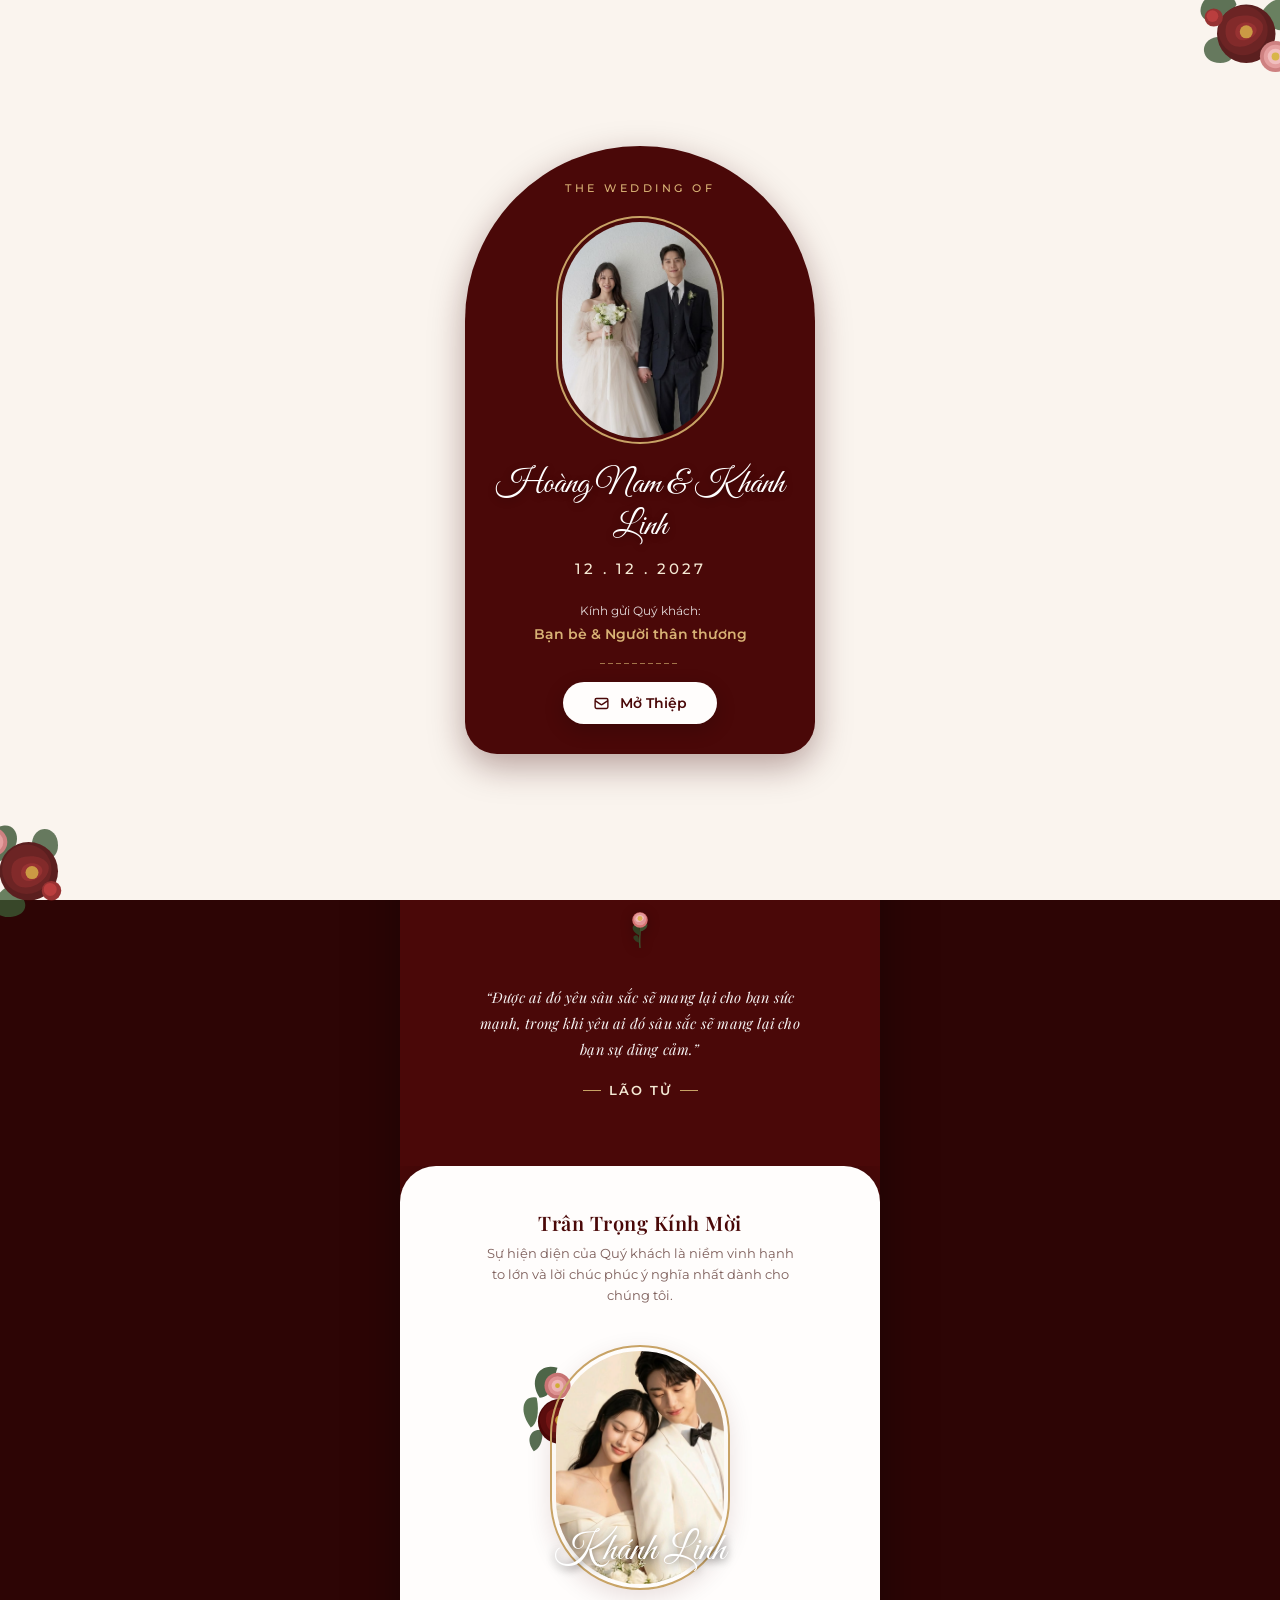
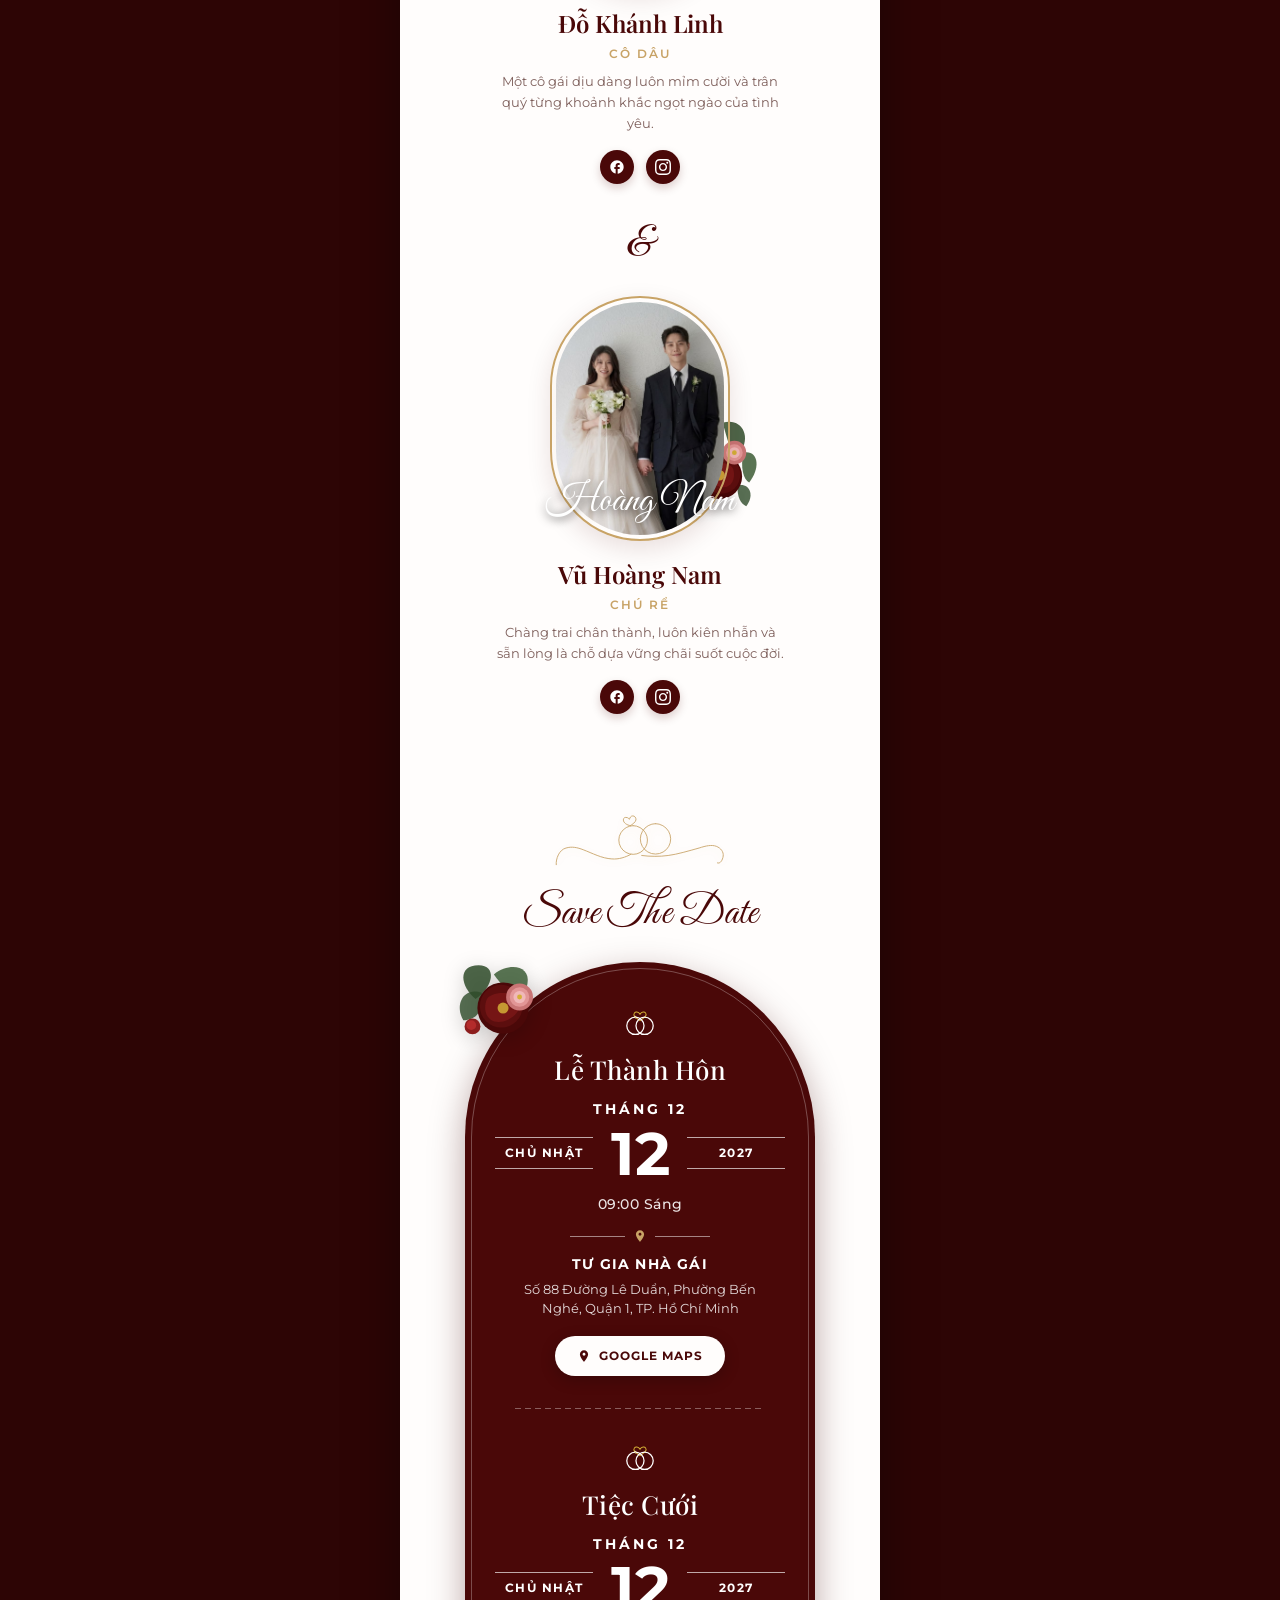
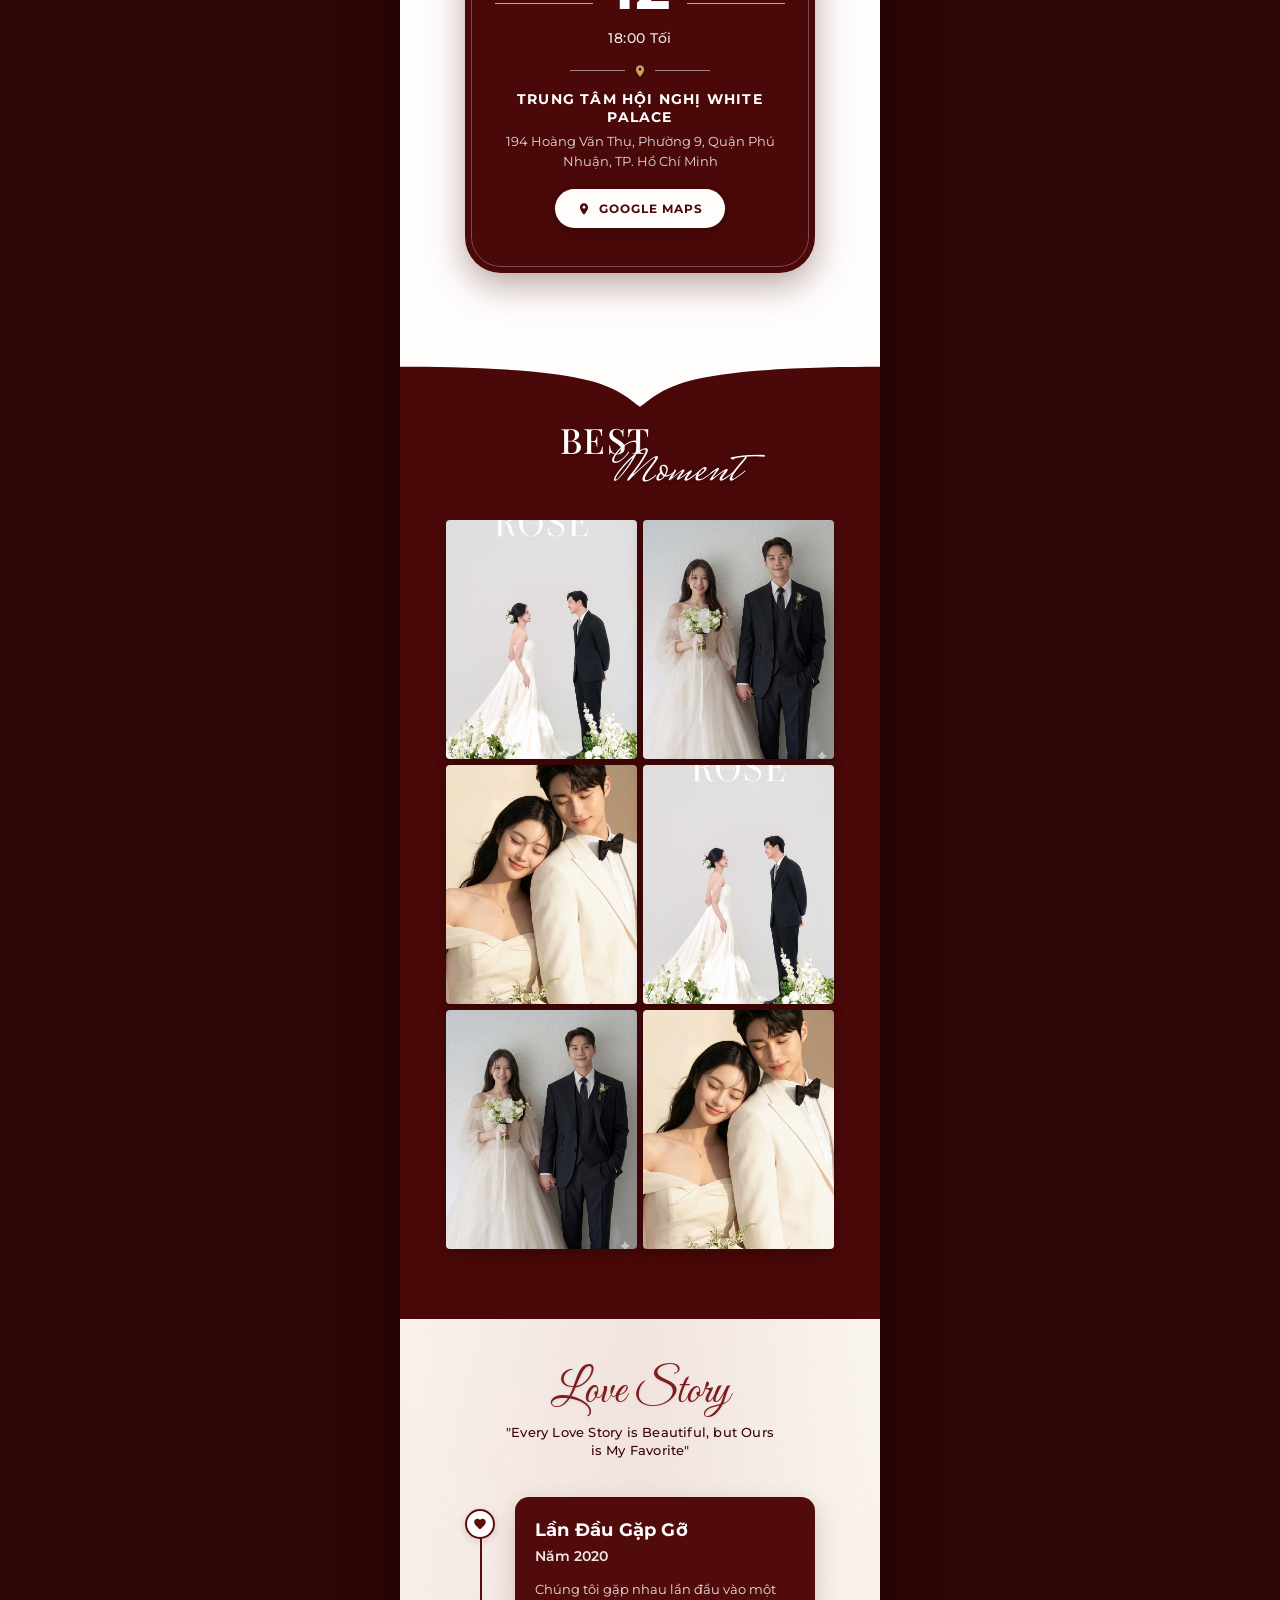
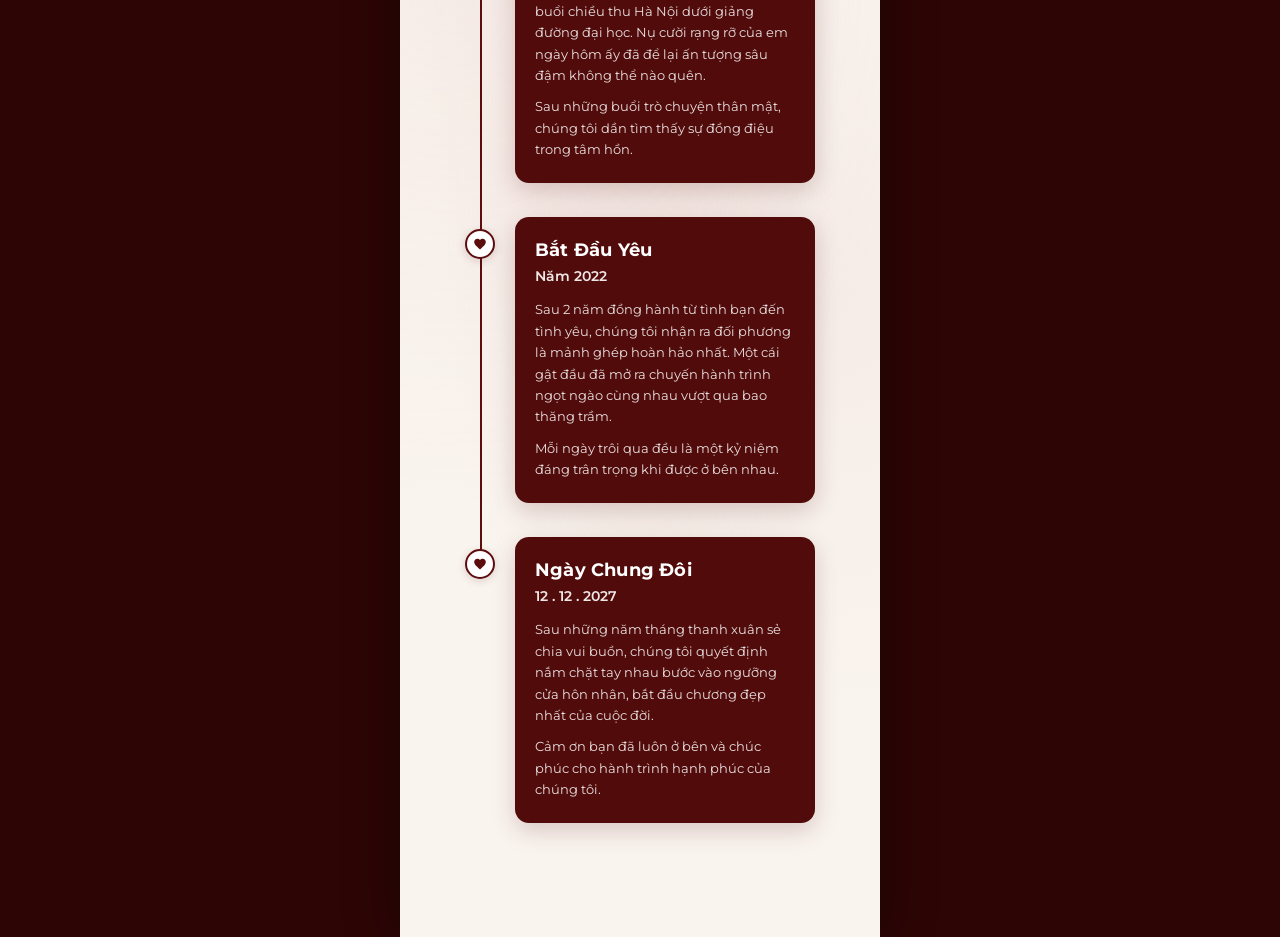
==== commit 1b8f8124: "phase5_l1" ====
--- a/index.html
+++ b/index.html
@@ -22,6 +22,7 @@
   <link rel="stylesheet" href="assets/css/couple.css">
   <link rel="stylesheet" href="assets/css/events.css">
   <link rel="stylesheet" href="assets/css/gallery.css">
+  <link rel="stylesheet" href="assets/css/story.css">
   <link rel="stylesheet" href="assets/css/navbar.css">
   <link rel="stylesheet" href="assets/css/animations.css">
 </head>
@@ -433,7 +434,27 @@
       </div>
     </section>
 
-    <div id="story" style="height: 10px;"></div>
+    <!-- =========================================================================
+         SECTION 6: LOVE STORY TIMELINE
+         ========================================================================= -->
+    <section id="story" class="story-section" aria-label="Câu chuyện tình yêu">
+      <!-- Tiêu đề Love Story & Dòng trích dẫn -->
+      <div class="story-header reveal-on-scroll">
+        <h2 class="story-title" id="storyTitle">Love Story</h2>
+        <p class="story-subtitle" id="storySubtitle">"Every Love Story is Beautiful, but Ours is My Favorite"</p>
+      </div>
+
+      <!-- Khung Timeline -->
+      <div class="story-timeline-wrap">
+        <!-- Đường trục dọc timeline bên trái -->
+        <div class="story-timeline-line" aria-hidden="true"></div>
+
+        <!-- Danh sách các thẻ mốc thời gian (Render động từ config) -->
+        <div class="story-timeline" id="storyTimeline">
+          <!-- Tự động điền bởi assets/js/story.js -->
+        </div>
+      </div>
+    </section>
     <div id="gift" style="height: 10px;"></div>
     <div id="wishes" style="height: 10px;"></div>
 
@@ -544,6 +565,7 @@
   <script src="assets/js/navbar.js"></script>
   <script src="assets/js/petals.js"></script>
   <script src="assets/js/gallery.js"></script>
+  <script src="assets/js/story.js"></script>
   <script src="assets/js/app.js"></script>
 </body>
 
--- a/assets/css/story.css
+++ b/assets/css/story.css
@@ -0,0 +1,259 @@
+/**
+ * ==============================================================================
+ * SECTION 6: LOVE STORY TIMELINE (PHASE 5)
+ * ==============================================================================
+ * Bố cục và phong cách theo mẫu tham chiếu TF-024-PHOTO:
+ * - Nền màu kem ngà ngọc ấm áp (--color-bg-cream) kết hợp hiệu ứng watercolor wash nhẹ nhàng.
+ * - Tiêu đề "Love Story" bằng font Script lãng mạn, thanh thoát; dòng phụ trích dẫn ý nghĩa.
+ * - Trục dọc timeline chạy bên trái, đường nối mảnh liền mạch.
+ * - Marker tròn viền maroon, nền trắng, chứa biểu tượng trái tim tình yêu bên trong.
+ * - Các thẻ câu chuyện (Story Cards) màu burgundy/maroon đậm đà (hoặc dusty blush),
+ *   chữ trắng sáng dễ đọc, căn chỉnh tinh tế.
+ * - Hiệu ứng xuất hiện khi cuộn: ban đầu lệch phải (translateX) và độ mờ thấp,
+ *   khi cuộn tới vùng nhìn thấy sẽ trượt nhẹ vào vị trí và mờ dần sang rõ (slide-in + fade-in).
+ * - Hỗ trợ chuẩn xác prefers-reduced-motion và responsive mobile-first 390px.
+ */
+
+.story-section {
+  position: relative;
+  background-color: var(--color-bg-cream);
+  background-image: 
+    radial-gradient(ellipse at 50% 60px, rgba(220, 185, 185, 0.25) 0%, rgba(250, 244, 238, 0) 65%),
+    radial-gradient(circle at 10% 280px, rgba(230, 205, 205, 0.18) 0%, rgba(250, 244, 238, 0) 50%),
+    radial-gradient(circle at 90% 580px, rgba(225, 195, 195, 0.16) 0%, rgba(250, 244, 238, 0) 55%);
+  padding: 48px 0 84px; /* Đệm đáy 84px để không bị bottom navbar che nội dung */
+  width: 100%;
+  box-sizing: border-box;
+  overflow: hidden;
+}
+
+/* --------------------------------------------------------------------------
+ * TIÊU ĐỀ & DÒNG PHỤ (STORY HEADER)
+ * -------------------------------------------------------------------------- */
+.story-header {
+  position: relative;
+  text-align: center;
+  padding: 0 24px;
+  margin-bottom: 38px;
+  user-select: none;
+}
+
+.story-title {
+  font-family: var(--font-script);
+  font-size: 46px;
+  font-weight: 400;
+  color: #7B1E1E; /* Sắc đỏ maroon ấm áp kinh điển theo mẫu */
+  line-height: 1.1;
+  margin: 0 0 6px 0;
+  text-shadow: 0 1px 3px rgba(123, 30, 30, 0.1);
+}
+
+.story-subtitle {
+  font-family: var(--font-sans);
+  font-size: 12.5px;
+  font-weight: 500;
+  font-style: normal;
+  color: var(--color-maroon-dark);
+  line-height: 1.45;
+  letter-spacing: 0.2px;
+  max-width: 270px;
+  margin: 0 auto;
+}
+
+/* --------------------------------------------------------------------------
+ * TRỤC TIMELINE & DANH SÁCH MỐC (TIMELINE WRAPPER & LINE)
+ * -------------------------------------------------------------------------- */
+.story-timeline-wrap {
+  position: relative;
+  width: 100%;
+  max-width: var(--viewport-width-mobile); /* Chuẩn mobile 390px */
+  margin: 0 auto;
+  padding: 0 20px 10px;
+  box-sizing: border-box;
+}
+
+/* Đường nối dọc timeline bên trái */
+.story-timeline-line {
+  position: absolute;
+  left: 35px; /* Tâm marker nằm ở x = 35px */
+  top: 18px;
+  bottom: 40px;
+  width: 2px;
+  background-color: var(--color-maroon-main);
+  z-index: 1;
+  pointer-events: none;
+}
+
+.story-timeline {
+  position: relative;
+  width: 100%;
+  box-sizing: border-box;
+  z-index: 2;
+}
+
+/* --------------------------------------------------------------------------
+ * MỖI MỐC CÂU CHUYỆN (STORY ITEM)
+ * -------------------------------------------------------------------------- */
+.story-item {
+  position: relative;
+  margin-bottom: 34px;
+  padding-left: 50px; /* Chừa không gian bên trái cho marker và timeline line */
+  box-sizing: border-box;
+}
+
+.story-item:last-child {
+  margin-bottom: 0;
+}
+
+/* Marker hình tròn chứa trái tim gắn trên timeline */
+.story-marker {
+  position: absolute;
+  left: 0;
+  top: 12px;
+  width: 30px;
+  height: 30px;
+  border-radius: 50%;
+  background-color: #FFFFFF;
+  border: 2px solid var(--color-maroon-main);
+  display: flex;
+  align-items: center;
+  justify-content: center;
+  box-shadow: 0 2px 8px rgba(74, 8, 8, 0.16);
+  z-index: 3;
+  transition: transform 0.4s ease, box-shadow 0.4s ease;
+}
+
+.story-marker-heart {
+  width: 14px;
+  height: 14px;
+  color: var(--color-maroon-main);
+  fill: currentColor;
+  display: block;
+}
+
+/* --------------------------------------------------------------------------
+ * THẺ NỘI DUNG (STORY CARD) & HIỆU ỨNG TRƯỢT KHI CUỘN
+ * -------------------------------------------------------------------------- */
+.story-card {
+  position: relative;
+  background-color: var(--color-maroon-card); /* Nền đỏ maroon đậm đà #520B0B */
+  border-radius: 14px;
+  padding: 22px 20px 22px;
+  color: var(--color-text-white);
+  box-shadow: 0 8px 24px rgba(74, 8, 8, 0.18);
+  box-sizing: border-box;
+  word-wrap: break-word;
+
+  /* Trạng thái ban đầu: hơi lệch sang phải và mờ */
+  opacity: 0.15;
+  transform: translateX(40px);
+  transition: transform 0.65s cubic-bezier(0.16, 1, 0.3, 1), opacity 0.65s ease;
+  will-change: transform, opacity;
+}
+
+/* Trạng thái khi đi vào vùng nhìn thấy (Revealed) */
+.story-card.is-revealed {
+  opacity: 1;
+  transform: translateX(0);
+}
+
+/* Biến thể màu thẻ: Dusty Blush (hồng tro ấm cúng) */
+.story-card.theme-dusty-blush {
+  background-color: #A36B6B;
+  box-shadow: 0 8px 24px rgba(163, 107, 107, 0.22);
+}
+
+/* Tiêu đề mốc thời gian */
+.story-card-title {
+  font-family: var(--font-sans);
+  font-size: 17.5px;
+  font-weight: 700;
+  color: #FFFFFF;
+  margin: 0 0 6px 0;
+  line-height: 1.3;
+  letter-spacing: 0.2px;
+}
+
+/* Năm / Thời gian */
+.story-card-date {
+  font-family: var(--font-sans);
+  font-size: 13.5px;
+  font-weight: 600;
+  color: rgba(255, 255, 255, 0.9);
+  margin: 0 0 14px 0;
+  line-height: 1.3;
+}
+
+/* Nội dung văn bản */
+.story-card-desc {
+  font-family: var(--font-sans);
+  font-size: 13px;
+  line-height: 1.65;
+  color: rgba(255, 255, 255, 0.88);
+}
+
+.story-card-desc p {
+  margin: 0 0 10px 0;
+}
+
+.story-card-desc p:last-child {
+  margin-bottom: 0;
+}
+
+/* Ảnh đính kèm (nếu mốc câu chuyện có ảnh) */
+.story-card-img-wrap {
+  margin-top: 14px;
+  border-radius: 8px;
+  overflow: hidden;
+  aspect-ratio: 16 / 9;
+}
+
+.story-card-img {
+  width: 100%;
+  height: 100%;
+  object-fit: cover;
+  display: block;
+}
+
+/* --------------------------------------------------------------------------
+ * RESPONSIVE & KHẢ NĂNG TRUY CẬP (ACCESSIBILITY)
+ * -------------------------------------------------------------------------- */
+@media (max-width: 360px) {
+  .story-timeline-wrap {
+    padding: 0 12px 10px;
+  }
+  .story-timeline-line {
+    left: 27px;
+  }
+  .story-item {
+    padding-left: 42px;
+  }
+  .story-marker {
+    width: 26px;
+    height: 26px;
+    top: 10px;
+  }
+  .story-marker-heart {
+    width: 12px;
+    height: 12px;
+  }
+  .story-card {
+    padding: 18px 16px;
+  }
+  .story-card-title {
+    font-size: 16px;
+  }
+}
+
+/* Tôn trọng prefers-reduced-motion: hiển thị ngay không trượt chuyển động */
+@media (prefers-reduced-motion: reduce) {
+  .story-card {
+    transition: none !important;
+    transform: none !important;
+    opacity: 1 !important;
+  }
+  .story-marker {
+    transition: none !important;
+  }
+}
+
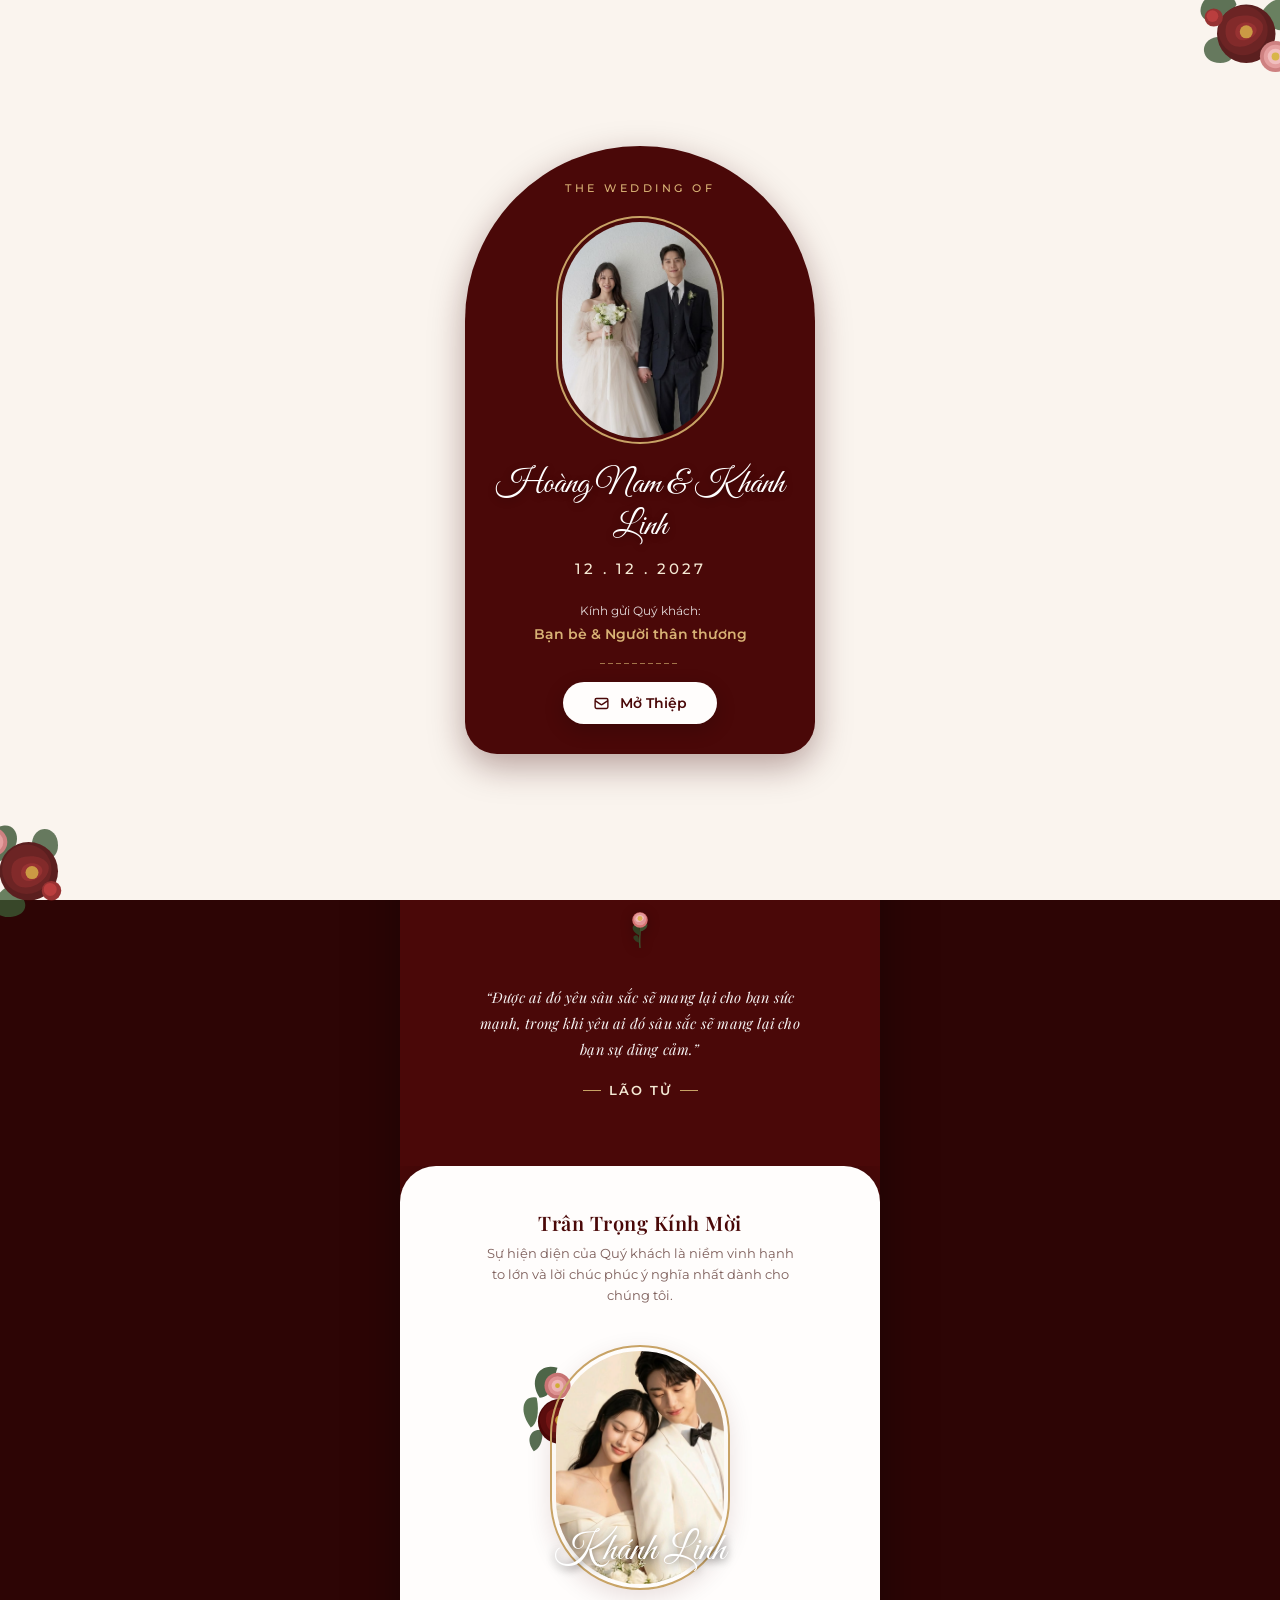
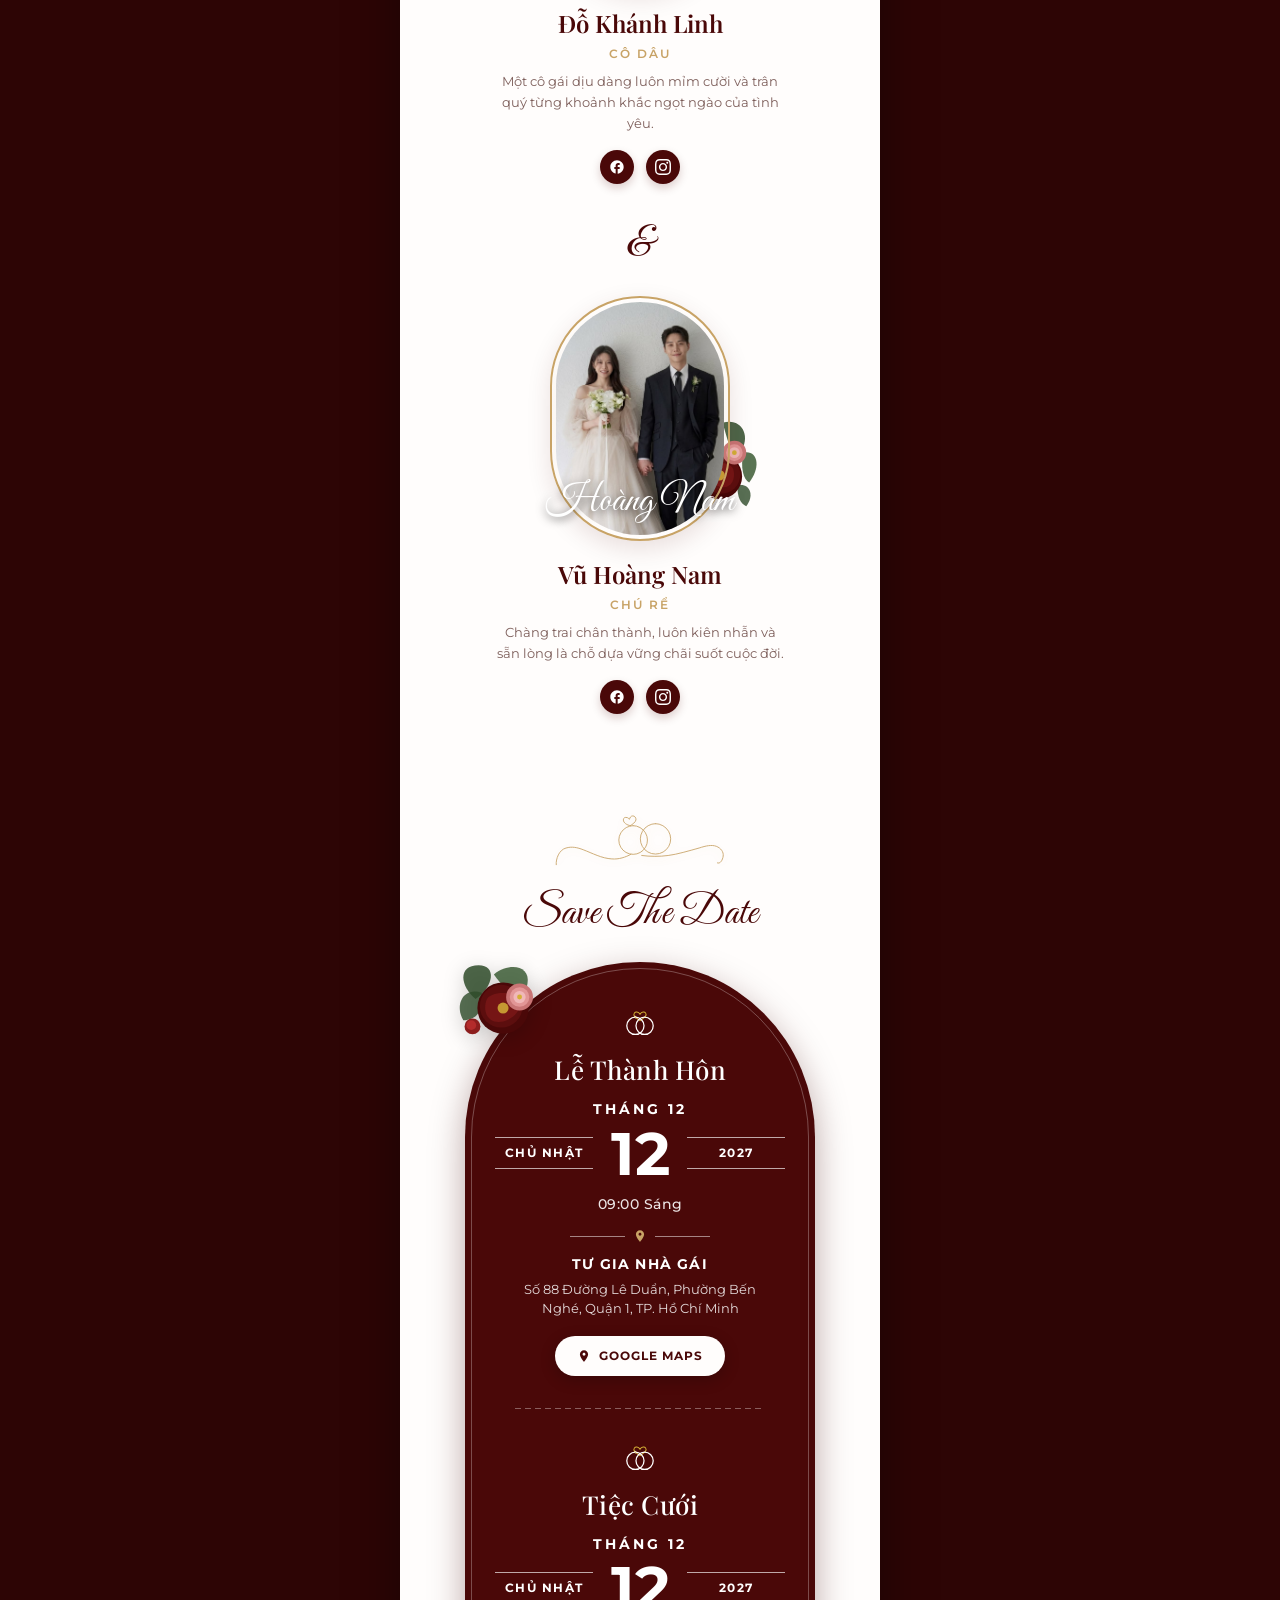
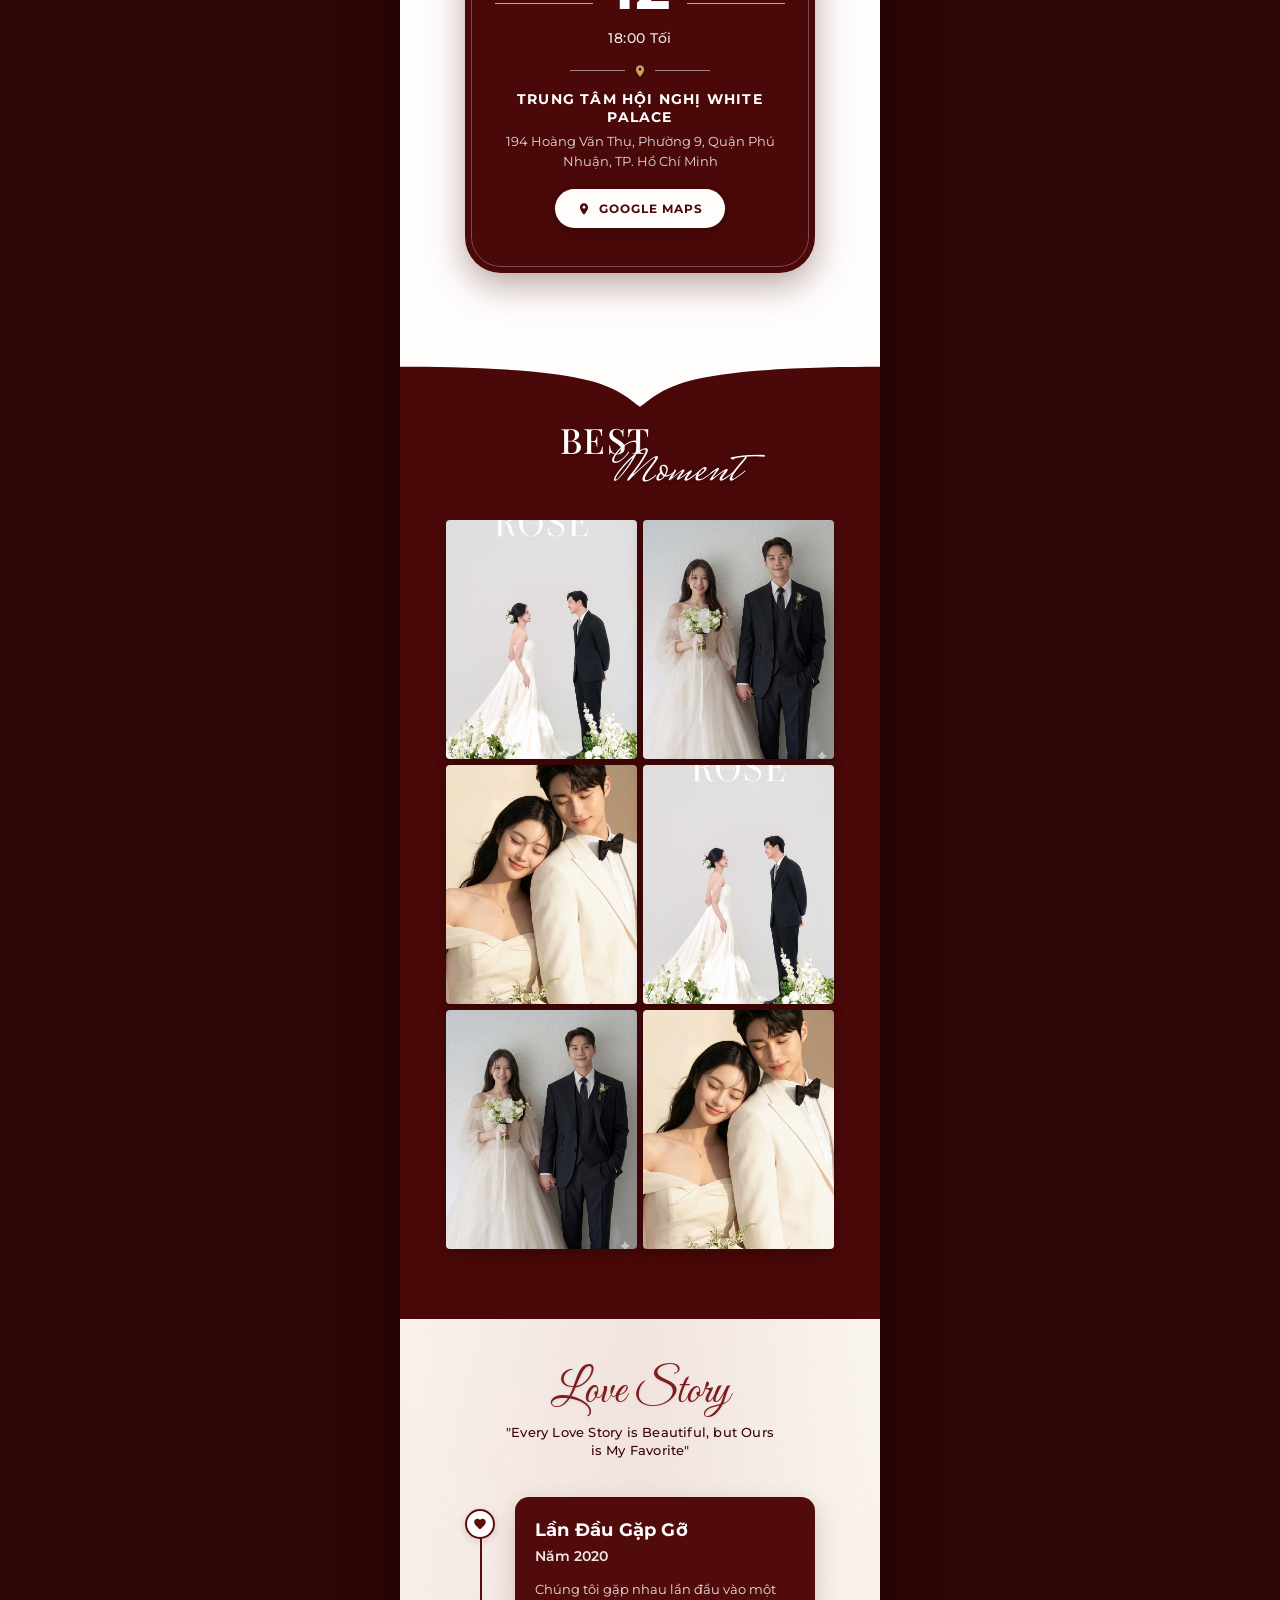
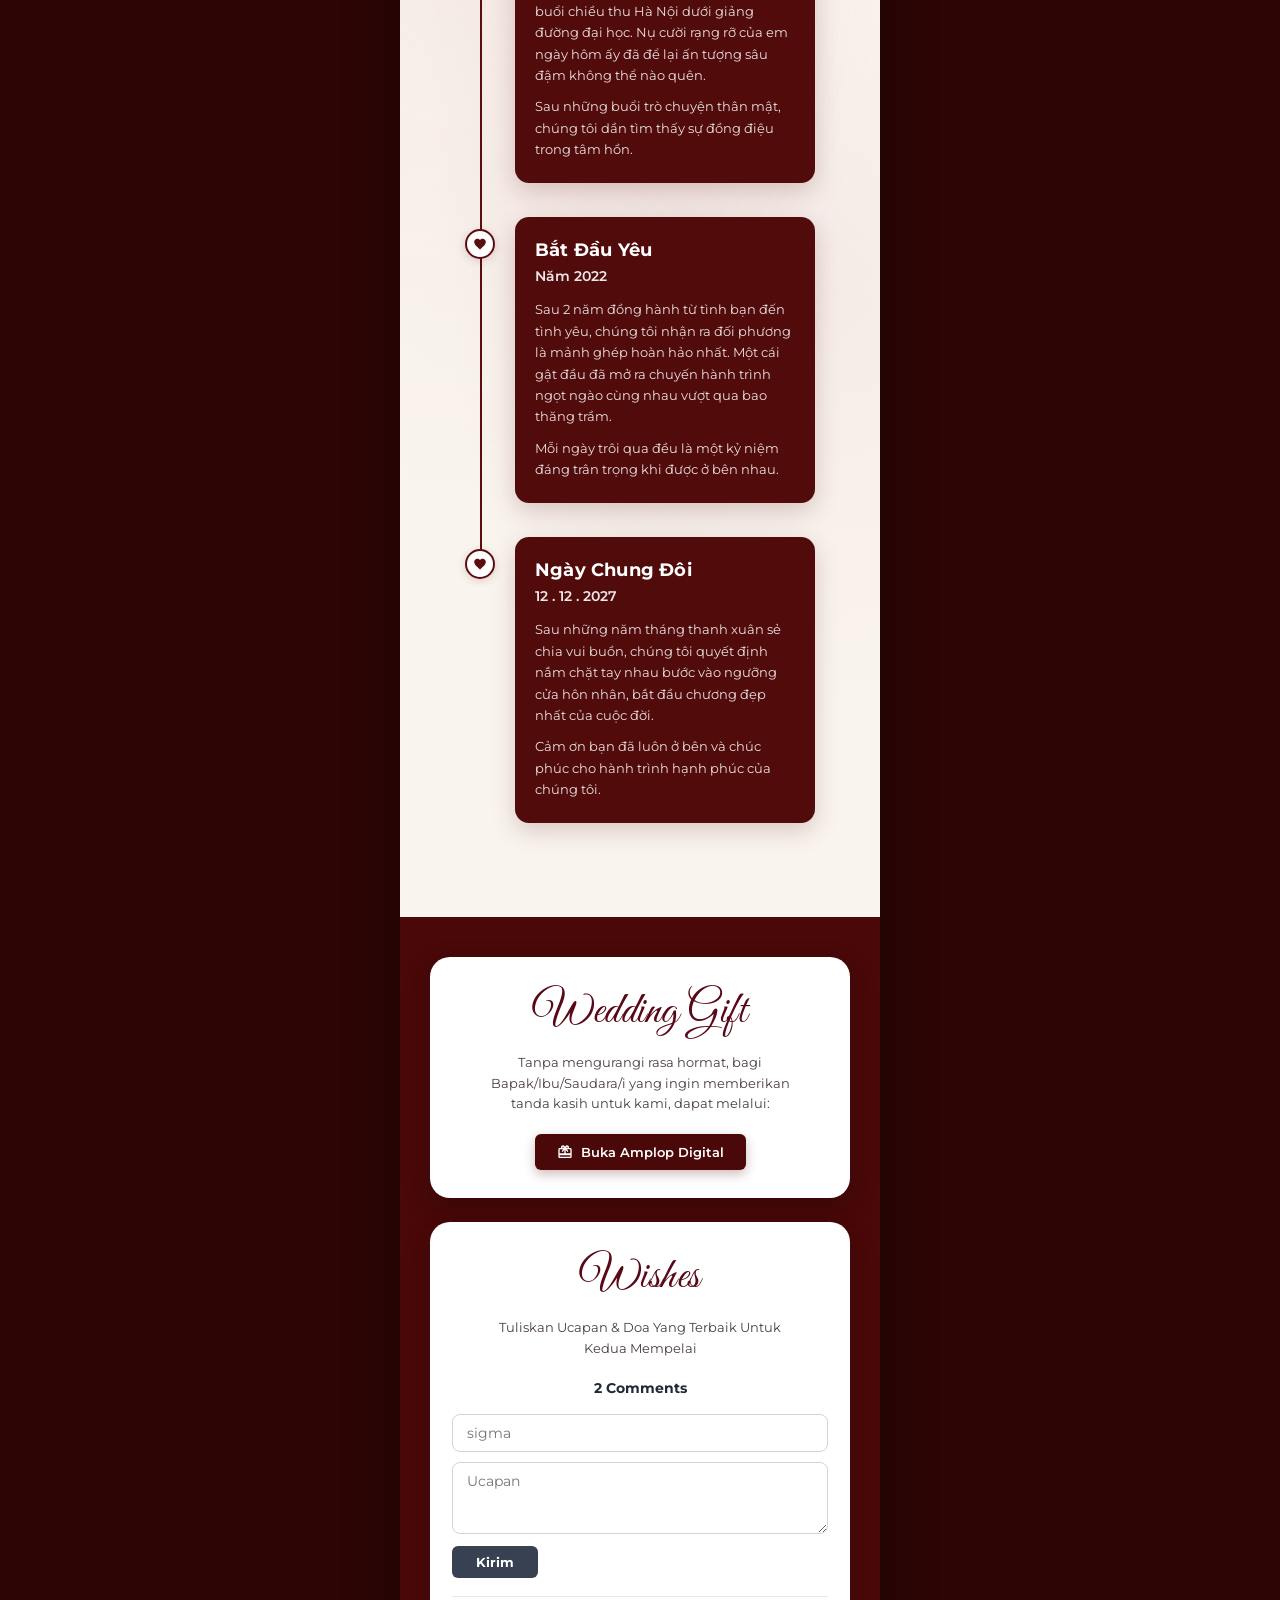
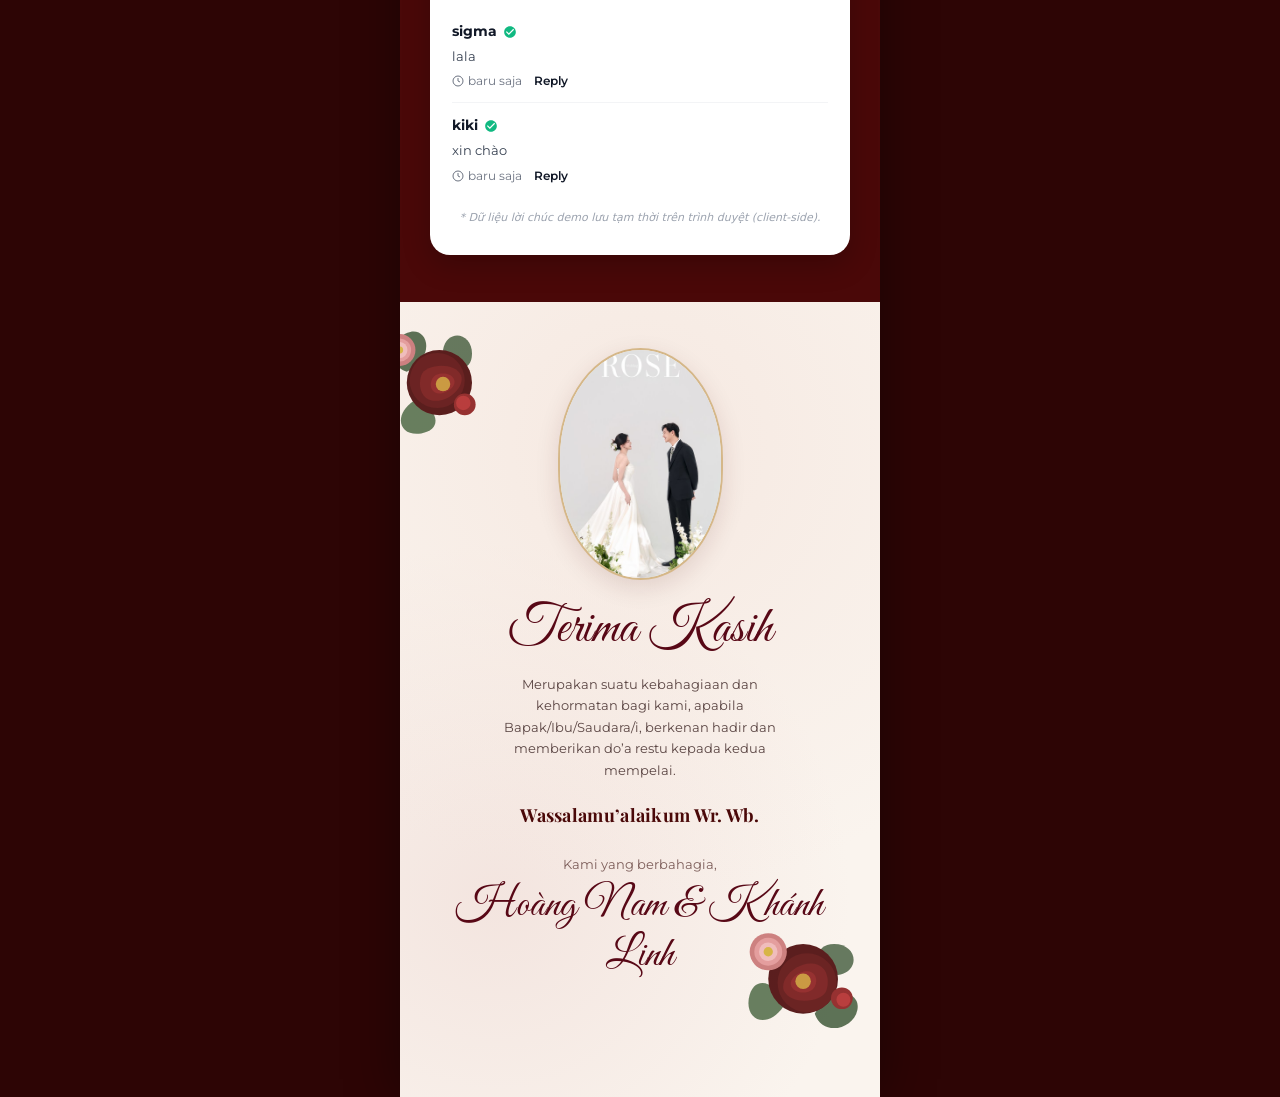
==== commit 3733c795: "phaseEnd_l1" ====
--- a/index.html
+++ b/index.html
@@ -23,6 +23,8 @@
   <link rel="stylesheet" href="assets/css/events.css">
   <link rel="stylesheet" href="assets/css/gallery.css">
   <link rel="stylesheet" href="assets/css/story.css">
+  <link rel="stylesheet" href="assets/css/gift-wishes.css">
+  <link rel="stylesheet" href="assets/css/closing.css">
   <link rel="stylesheet" href="assets/css/navbar.css">
   <link rel="stylesheet" href="assets/css/animations.css">
 </head>
@@ -455,8 +457,92 @@
         </div>
       </div>
     </section>
-    <div id="gift" style="height: 10px;"></div>
-    <div id="wishes" style="height: 10px;"></div>
+    <!-- =========================================================================
+         SECTION 7: WEDDING GIFT & WISHES (PHASE 6)
+         ========================================================================= -->
+    <section class="gift-wishes-section" aria-label="Mừng cưới và Lời chúc">
+      <!-- CARD 1: WEDDING GIFT (MỪNG CƯỚI) -->
+      <div id="gift" class="gift-card-wrapper reveal-on-scroll">
+        <div class="gw-white-card gift-card">
+          <h2 class="gw-script-title" id="giftTitle">Wedding Gift</h2>
+          <p class="gw-description" id="giftMessage">
+            Tanpa mengurangi rasa hormat, bagi Bapak/Ibu/Saudara/i yang ingin memberikan tanda kasih untuk kami, dapat melalui:
+          </p>
+          <button type="button" class="btn-open-amplop" id="btnOpenAmplop" aria-label="Mở phong bì mừng cưới điện tử">
+            <svg viewBox="0 0 24 24">
+              <path d="M20 6h-2.18c.11-.31.18-.65.18-1 0-1.66-1.34-3-3-3-1.05 0-1.96.54-2.5 1.35l-.5.67-.5-.68C10.96 2.54 10.05 2 9 2 7.34 2 6 3.34 6 5c0 .35.07.69.18 1H4c-1.11 0-1.99.89-1.99 2L2 19c0 1.11.89 2 2 2h16c1.11 0 2-.89 2-2V8c0-1.11-.89-2-2-2zm-5-2c.55 0 1 .45 1 1s-.45 1-1 1-1-.45-1-1 .45-1 1-1zM9 4c.55 0 1 .45 1 1s-.45 1-1 1-1-.45-1-1 .45-1 1-1zm11 15H4v-2h16v2zm0-5H4V8h5.08L7 10.83 8.62 12 11 8.76V14h2V8.76L15.38 12 17 10.83 14.92 8H20v6z"/>
+            </svg>
+            <span id="btnOpenAmplopText">Buka Amplop Digital</span>
+          </button>
+        </div>
+      </div>
+
+      <!-- CARD 2: WISHES (SỔ LỜI CHÚC - KHÔNG RSVP) -->
+      <div id="wishes" class="wishes-card-wrapper reveal-on-scroll">
+        <div class="gw-white-card wishes-card">
+          <h2 class="gw-script-title" id="wishesTitle">Wishes</h2>
+          <p class="gw-description" id="wishesSubtitle">
+            Tuliskan Ucapan &amp; Doa Yang Terbaik Untuk Kedua Mempelai
+          </p>
+
+          <!-- Bộ đếm số lượng bình luận -->
+          <div class="wishes-count" id="wishesCount">2 Comments</div>
+
+          <!-- Form gửi lời chúc -->
+          <form id="wishesForm" class="wishes-form">
+            <input type="text" id="wishName" class="wish-input" placeholder="sigma" required maxlength="50" autocomplete="name" aria-label="Tên người gửi">
+            <textarea id="wishMessage" class="wish-textarea" placeholder="Ucapan" rows="3" required maxlength="500" aria-label="Lời chúc"></textarea>
+            <button type="submit" id="btnSubmitWish" class="btn-wish-submit">Kirim</button>
+          </form>
+
+          <!-- Vạch phân cách -->
+          <div class="wishes-divider" aria-hidden="true"></div>
+
+          <!-- Danh sách lời chúc -->
+          <div id="wishesList" class="wishes-list" aria-label="Danh sách lời chúc">
+            <!-- Điền tự động bởi assets/js/gift-wishes.js -->
+          </div>
+
+          <!-- Ghi chú dữ liệu demo -->
+          <p class="wishes-demo-note" id="wishesDemoNote">
+            * Dữ liệu lời chúc demo lưu tạm thời trên trình duyệt (client-side).
+          </p>
+        </div>
+      </div>
+    </section>
+
+    <!-- =========================================================================
+         SECTION 8: CLOSING (PHASE 7 - LỜI CẢM ƠN & KẾT THÚC)
+         ========================================================================= -->
+    <footer id="closing" class="closing-section" aria-label="Lời cảm ơn">
+      <!-- Họa tiết hoa trang trí góc -->
+      <img src="assets/images/decorations/flower-bottom-left.svg" alt="Hoa trang trí góc trên" class="closing-flower closing-flower-top-left" aria-hidden="true">
+      <img src="assets/images/decorations/flower-top-right.svg" alt="Hoa trang trí góc dưới" class="closing-flower closing-flower-bottom-right" aria-hidden="true">
+
+      <div class="closing-content reveal-on-scroll">
+        <!-- Khung ảnh chân dung oval vòm cong viền vàng -->
+        <div class="closing-photo-frame">
+          <img id="closingPhoto" src="assets/images/couple/cover.jpg" alt="Ảnh cặp đôi" class="closing-photo-img" loading="lazy">
+        </div>
+
+        <!-- Tiêu đề cảm ơn dạng script -->
+        <h2 class="closing-title" id="closingTitle">Terima Kasih</h2>
+
+        <!-- Lời tri ân -->
+        <p class="closing-message" id="closingMessage">
+          Merupakan suatu kebahagiaan dan kehormatan bagi kami, apabila Bapak/Ibu/Saudara/i, berkenan hadir dan memberikan do’a restu kepada kedua mempelai.
+        </p>
+
+        <!-- Lời kết trang trọng -->
+        <p class="closing-signoff" id="closingSignoff">Wassalamu’alaikum Wr. Wb.</p>
+
+        <!-- Dòng chữ phụ -->
+        <p class="closing-subsignoff" id="closingSubsignoff">Kami yang berbahagia,</p>
+
+        <!-- Tên cặp đôi -->
+        <h3 class="closing-couple-names" id="closingCoupleNames">Hoàng Nam &amp; Khánh Linh</h3>
+      </div>
+    </footer>
 
   </div>
 
@@ -507,6 +593,48 @@
       </button>
       <!-- Chỉ số ảnh -->
       <div class="gallery-modal-counter" id="galleryModalCounter" aria-live="polite">1 / 6</div>
+    </div>
+  </div>
+
+  <!-- =========================================================================
+       MODAL POPUP QUÀ MỪNG CƯỚI (WEDDING GIFT MODAL / AMPLOP DIGITAL)
+       ========================================================================= -->
+  <div id="giftModal" class="gift-modal" aria-hidden="true" role="dialog" aria-modal="true" aria-label="Thông tin mừng cưới">
+    <div class="gift-modal-backdrop" id="giftModalBackdrop"></div>
+    <div class="gift-modal-dialog">
+      <button type="button" class="gift-modal-close" id="giftModalClose" aria-label="Đóng popup">
+        <svg viewBox="0 0 24 24" fill="none" stroke="currentColor" stroke-width="2.2" stroke-linecap="round" stroke-linejoin="round">
+          <line x1="18" y1="6" x2="6" y2="18"></line>
+          <line x1="6" y1="6" x2="18" y2="18"></line>
+        </svg>
+      </button>
+      <h3 class="gift-modal-title" id="giftModalTitle">Amplop Digital</h3>
+      <p class="gift-modal-subtitle">Thông tin chuyển khoản mừng cưới</p>
+
+      <!-- Khối tài khoản ngân hàng -->
+      <div class="gift-bank-box">
+        <div class="gift-bank-name" id="giftBankName">Vietcombank</div>
+        <div class="gift-account-number-wrap">
+          <span class="gift-account-number" id="giftAccountNumber">9988776655</span>
+          <button type="button" class="btn-copy-account" id="btnCopyAccount" aria-label="Sao chép số tài khoản">
+            <svg viewBox="0 0 24 24">
+              <path d="M16 1H4c-1.1 0-2 .9-2 2v14h2V3h12V1zm3 4H8c-1.1 0-2 .9-2 2v14c0 1.1.9 2 2 2h11c1.1 0 2-.9 2-2V7c0-1.1-.9-2-2-2zm0 16H8V7h11v14z"/>
+            </svg>
+            <span>Sao chép</span>
+          </button>
+        </div>
+        <div class="gift-account-holder" id="giftAccountHolder">VU HOANG NAM</div>
+      </div>
+
+      <!-- Mã QR Demo -->
+      <div class="gift-qr-wrap">
+        <img id="giftQrImg" src="assets/images/decorations/qr-demo.svg" alt="Mã QR Demo mừng cưới" class="gift-qr-img">
+      </div>
+
+      <!-- Cảnh báo Demo bắt buộc -->
+      <div class="gift-demo-alert" id="giftDemoAlert">
+        ⚠️ ĐÂY LÀ QR DEMO MINH HOẠ — VUI LÒNG KHÔNG THỰC HIỆN GIAO DỊCH CHUYỂN TIỀN THẬT.
+      </div>
     </div>
   </div>
 
@@ -566,6 +694,7 @@
   <script src="assets/js/petals.js"></script>
   <script src="assets/js/gallery.js"></script>
   <script src="assets/js/story.js"></script>
+  <script src="assets/js/gift-wishes.js"></script>
   <script src="assets/js/app.js"></script>
 </body>
 
--- a/assets/css/story.css
+++ b/assets/css/story.css
@@ -17,11 +17,12 @@
 .story-section {
   position: relative;
   background-color: var(--color-bg-cream);
-  background-image: 
+  background-image:
     radial-gradient(ellipse at 50% 60px, rgba(220, 185, 185, 0.25) 0%, rgba(250, 244, 238, 0) 65%),
     radial-gradient(circle at 10% 280px, rgba(230, 205, 205, 0.18) 0%, rgba(250, 244, 238, 0) 50%),
     radial-gradient(circle at 90% 580px, rgba(225, 195, 195, 0.16) 0%, rgba(250, 244, 238, 0) 55%);
-  padding: 48px 0 84px; /* Đệm đáy 84px để không bị bottom navbar che nội dung */
+  padding: 48px 0 84px;
+  /* Đệm đáy 84px để không bị bottom navbar che nội dung */
   width: 100%;
   box-sizing: border-box;
   overflow: hidden;
@@ -42,7 +43,8 @@
   font-family: var(--font-script);
   font-size: 46px;
   font-weight: 400;
-  color: #7B1E1E; /* Sắc đỏ maroon ấm áp kinh điển theo mẫu */
+  color: #7B1E1E;
+  /* Sắc đỏ maroon ấm áp kinh điển theo mẫu */
   line-height: 1.1;
   margin: 0 0 6px 0;
   text-shadow: 0 1px 3px rgba(123, 30, 30, 0.1);
@@ -66,7 +68,8 @@
 .story-timeline-wrap {
   position: relative;
   width: 100%;
-  max-width: var(--viewport-width-mobile); /* Chuẩn mobile 390px */
+  max-width: var(--viewport-width-mobile);
+  /* Chuẩn mobile 390px */
   margin: 0 auto;
   padding: 0 20px 10px;
   box-sizing: border-box;
@@ -75,7 +78,8 @@
 /* Đường nối dọc timeline bên trái */
 .story-timeline-line {
   position: absolute;
-  left: 35px; /* Tâm marker nằm ở x = 35px */
+  left: 35px;
+  /* Tâm marker nằm ở x = 35px */
   top: 18px;
   bottom: 40px;
   width: 2px;
@@ -97,7 +101,8 @@
 .story-item {
   position: relative;
   margin-bottom: 34px;
-  padding-left: 50px; /* Chừa không gian bên trái cho marker và timeline line */
+  padding-left: 50px;
+  /* Chừa không gian bên trái cho marker và timeline line */
   box-sizing: border-box;
 }
 
@@ -120,7 +125,14 @@
   justify-content: center;
   box-shadow: 0 2px 8px rgba(74, 8, 8, 0.16);
   z-index: 3;
-  transition: transform 0.4s ease, box-shadow 0.4s ease;
+  opacity: 0;
+  transform: scale(0.65);
+  transition: transform 0.65s cubic-bezier(0.16, 1, 0.3, 1), opacity 0.65s ease, box-shadow 0.4s ease;
+}
+
+.story-item.is-revealed .story-marker {
+  opacity: 1;
+  transform: scale(1);
 }
 
 .story-marker-heart {
@@ -136,7 +148,8 @@
  * -------------------------------------------------------------------------- */
 .story-card {
   position: relative;
-  background-color: var(--color-maroon-card); /* Nền đỏ maroon đậm đà #520B0B */
+  background-color: var(--color-maroon-card);
+  /* Nền đỏ maroon đậm đà #520B0B */
   border-radius: 14px;
   padding: 22px 20px 22px;
   color: var(--color-text-white);
@@ -144,15 +157,16 @@
   box-sizing: border-box;
   word-wrap: break-word;
 
-  /* Trạng thái ban đầu: hơi lệch sang phải và mờ */
-  opacity: 0.15;
-  transform: translateX(40px);
-  transition: transform 0.65s cubic-bezier(0.16, 1, 0.3, 1), opacity 0.65s ease;
+  /* Trạng thái ban đầu: hoàn toàn ẩn (opacity 0) và lệch sang phải 35px */
+  opacity: 0;
+  transform: translateX(35px);
+  transition: transform 0.8s cubic-bezier(0.16, 1, 0.3, 1), opacity 0.8s ease;
   will-change: transform, opacity;
 }
 
 /* Trạng thái khi đi vào vùng nhìn thấy (Revealed) */
-.story-card.is-revealed {
+.story-card.is-revealed,
+.story-item.is-revealed .story-card {
   opacity: 1;
   transform: translateX(0);
 }
@@ -222,24 +236,30 @@
   .story-timeline-wrap {
     padding: 0 12px 10px;
   }
+
   .story-timeline-line {
     left: 27px;
   }
+
   .story-item {
     padding-left: 42px;
   }
+
   .story-marker {
     width: 26px;
     height: 26px;
     top: 10px;
   }
+
   .story-marker-heart {
     width: 12px;
     height: 12px;
   }
+
   .story-card {
     padding: 18px 16px;
   }
+
   .story-card-title {
     font-size: 16px;
   }
@@ -252,8 +272,8 @@
     transform: none !important;
     opacity: 1 !important;
   }
+
   .story-marker {
     transition: none !important;
   }
-}
-
+}
--- a/assets/css/gift-wishes.css
+++ b/assets/css/gift-wishes.css
@@ -0,0 +1,488 @@
+/**
+ * ==============================================================================
+ * PHASE 6: WEDDING GIFT & WISHES STYLESHEET
+ * ==============================================================================
+ * Tuân thủ thiết kế sát với ảnh tham chiếu (media_1793520799888_a7d0ad6a.png):
+ * - Section nền đỏ rượu vang (burgundy/maroon) liền mạch
+ * - 2 Card nền trắng xếp dọc bo góc tròn thanh lịch
+ * - Card 1: Wedding Gift (tiêu đề script đỏ, nút Buka Amplop Digital mở modal kèm QR demo)
+ * - Card 2: Wishes (tiêu đề script đỏ, form gửi lời chúc, danh sách bình luận kèm tích xanh)
+ * - TUYỆT ĐỐI: KHÔNG RSVP, không Hadir/Tidak Hadir, không dropdown điểm danh
+ */
+
+/* Container bọc toàn bộ Phase 6 */
+.gift-wishes-section {
+  background-color: var(--color-maroon-deep);
+  padding: 40px 18px 48px;
+  position: relative;
+  z-index: 2;
+  box-sizing: border-box;
+}
+
+/* Khối bọc từng card */
+.gift-card-wrapper,
+.wishes-card-wrapper {
+  max-width: 420px;
+  margin: 0 auto;
+  box-sizing: border-box;
+}
+
+.gift-card-wrapper {
+  margin-bottom: 24px;
+}
+
+/* Card màu trắng bo góc lớn */
+.gw-white-card {
+  background-color: #FFFFFF;
+  border-radius: 20px;
+  padding: 30px 22px 28px;
+  box-shadow: 0 10px 28px rgba(0, 0, 0, 0.22);
+  text-align: center;
+  box-sizing: border-box;
+  transition: transform var(--transition-fast);
+}
+
+/* Tiêu đề kiểu script màu đỏ burgundy */
+.gw-script-title {
+  font-family: var(--font-script), cursive;
+  font-size: 44px;
+  font-weight: 400;
+  color: #580816;
+  line-height: 1.2;
+  margin: 0 0 12px 0;
+  text-align: center;
+  letter-spacing: 0.5px;
+}
+
+/* Đoạn mô tả / lời cảm ơn dưới tiêu đề */
+.gw-description {
+  font-family: var(--font-sans);
+  font-size: 13px;
+  font-weight: 400;
+  color: #4A3E3E;
+  line-height: 1.6;
+  max-width: 320px;
+  margin: 0 auto 20px auto;
+}
+
+/* --------------------------------------------------------------------------
+   CARD 1: WEDDING GIFT
+   -------------------------------------------------------------------------- */
+.btn-open-amplop {
+  display: inline-flex;
+  align-items: center;
+  justify-content: center;
+  gap: 8px;
+  background-color: #4A0808;
+  color: #FFFFFF;
+  font-family: var(--font-sans);
+  font-size: 13px;
+  font-weight: 600;
+  padding: 10px 22px;
+  border-radius: 6px;
+  border: none;
+  cursor: pointer;
+  box-shadow: 0 4px 12px rgba(74, 8, 8, 0.28);
+  transition: background-color 0.2s ease, transform 0.15s ease, box-shadow 0.2s ease;
+  text-decoration: none;
+}
+
+.btn-open-amplop:hover,
+.btn-open-amplop:focus-visible {
+  background-color: #380404;
+  transform: translateY(-1px);
+  box-shadow: 0 6px 16px rgba(74, 8, 8, 0.35);
+}
+
+.btn-open-amplop:active {
+  transform: translateY(1px);
+}
+
+.btn-open-amplop svg {
+  width: 16px;
+  height: 16px;
+  fill: currentColor;
+  flex-shrink: 0;
+}
+
+/* --------------------------------------------------------------------------
+   MODAL POPUP WEDDING GIFT (AMPLOP DIGITAL)
+   -------------------------------------------------------------------------- */
+.gift-modal {
+  position: fixed;
+  inset: 0;
+  z-index: 2000;
+  display: flex;
+  align-items: center;
+  justify-content: center;
+  padding: 16px;
+  box-sizing: border-box;
+  opacity: 0;
+  visibility: hidden;
+  pointer-events: none;
+  transition: opacity 0.3s ease, visibility 0.3s ease;
+}
+
+.gift-modal.is-open {
+  opacity: 1;
+  visibility: visible;
+  pointer-events: auto;
+}
+
+/* Lớp nền mờ tối phía sau */
+.gift-modal-backdrop {
+  position: absolute;
+  inset: 0;
+  background-color: rgba(15, 3, 3, 0.65);
+  backdrop-filter: blur(4px);
+  -webkit-backdrop-filter: blur(4px);
+}
+
+/* Khung nội dung modal */
+.gift-modal-dialog {
+  position: relative;
+  z-index: 2;
+  width: 100%;
+  max-width: 360px;
+  background-color: #FFFDFC;
+  border-radius: 18px;
+  padding: 24px 20px 20px;
+  box-shadow: 0 16px 40px rgba(0, 0, 0, 0.35);
+  box-sizing: border-box;
+  transform: scale(0.92) translateY(12px);
+  transition: transform 0.3s cubic-bezier(0.16, 1, 0.3, 1);
+  max-height: 90vh;
+  overflow-y: auto;
+}
+
+.gift-modal.is-open .gift-modal-dialog {
+  transform: scale(1) translateY(0);
+}
+
+/* Nút đóng modal */
+.gift-modal-close {
+  position: absolute;
+  top: 14px;
+  right: 14px;
+  width: 32px;
+  height: 32px;
+  background: rgba(74, 8, 8, 0.08);
+  border: none;
+  border-radius: 50%;
+  color: #4A0808;
+  display: flex;
+  align-items: center;
+  justify-content: center;
+  cursor: pointer;
+  transition: background-color 0.2s, transform 0.15s;
+}
+
+.gift-modal-close:hover {
+  background: rgba(74, 8, 8, 0.16);
+  transform: scale(1.05);
+}
+
+.gift-modal-close svg {
+  width: 18px;
+  height: 18px;
+  stroke: currentColor;
+}
+
+.gift-modal-title {
+  font-family: var(--font-serif);
+  font-size: 20px;
+  font-weight: 700;
+  color: #4A0808;
+  margin: 0 0 4px 0;
+  text-align: center;
+}
+
+.gift-modal-subtitle {
+  font-family: var(--font-sans);
+  font-size: 12px;
+  color: #7D5E5A;
+  margin: 0 0 16px 0;
+  text-align: center;
+}
+
+/* Hộp thông tin tài khoản ngân hàng */
+.gift-bank-box {
+  background: #FAF4EE;
+  border: 1px solid rgba(200, 163, 102, 0.4);
+  border-radius: 12px;
+  padding: 14px 16px;
+  margin-bottom: 16px;
+  text-align: center;
+}
+
+.gift-bank-name {
+  font-family: var(--font-sans);
+  font-size: 13px;
+  font-weight: 700;
+  color: #4A0808;
+  margin-bottom: 6px;
+}
+
+.gift-account-number-wrap {
+  display: flex;
+  align-items: center;
+  justify-content: center;
+  gap: 8px;
+  margin-bottom: 6px;
+}
+
+.gift-account-number {
+  font-family: 'Montserrat', monospace;
+  font-size: 18px;
+  font-weight: 700;
+  letter-spacing: 1.5px;
+  color: #1F2937;
+}
+
+/* Nút sao chép số tài khoản */
+.btn-copy-account {
+  display: inline-flex;
+  align-items: center;
+  gap: 4px;
+  background: #4A0808;
+  color: #FFFFFF;
+  border: none;
+  border-radius: 4px;
+  padding: 4px 10px;
+  font-family: var(--font-sans);
+  font-size: 11px;
+  font-weight: 600;
+  cursor: pointer;
+  transition: background-color 0.2s;
+}
+
+.btn-copy-account:hover {
+  background: #380404;
+}
+
+.btn-copy-account.copied {
+  background: #059669;
+}
+
+.btn-copy-account svg {
+  width: 12px;
+  height: 12px;
+  fill: currentColor;
+}
+
+.gift-account-holder {
+  font-family: var(--font-sans);
+  font-size: 12px;
+  font-weight: 600;
+  color: #6B7280;
+  text-transform: uppercase;
+}
+
+/* Khung chứa mã QR */
+.gift-qr-wrap {
+  width: 170px;
+  height: 170px;
+  margin: 0 auto 14px auto;
+  padding: 6px;
+  background: #FFFFFF;
+  border: 1px solid #E5D7CE;
+  border-radius: 12px;
+  box-shadow: 0 4px 12px rgba(0, 0, 0, 0.05);
+}
+
+.gift-qr-img {
+  width: 100%;
+  height: 100%;
+  display: block;
+}
+
+/* Cảnh báo DEMO bắt buộc */
+.gift-demo-alert {
+  background-color: #FEF3C7;
+  border: 1px solid #F59E0B;
+  color: #92400E;
+  border-radius: 8px;
+  padding: 8px 10px;
+  font-family: var(--font-sans);
+  font-size: 11px;
+  font-weight: 600;
+  line-height: 1.45;
+  text-align: center;
+}
+
+/* --------------------------------------------------------------------------
+   CARD 2: WISHES (SỔ LỜI CHÚC)
+   -------------------------------------------------------------------------- */
+.wishes-count {
+  font-family: var(--font-sans);
+  font-size: 13.5px;
+  font-weight: 700;
+  color: #1F2937;
+  text-align: center;
+  margin: 0 0 14px 0;
+}
+
+/* Form gửi lời chúc */
+.wishes-form {
+  display: flex;
+  flex-direction: column;
+  gap: 10px;
+  text-align: left;
+}
+
+.wish-input,
+.wish-textarea {
+  width: 100%;
+  box-sizing: border-box;
+  font-family: var(--font-sans);
+  font-size: 13.5px;
+  color: #1F2937;
+  background-color: #FFFFFF;
+  border: 1px solid #D1D5DB;
+  border-radius: 8px;
+  padding: 10px 14px;
+  outline: none;
+  transition: border-color 0.2s, box-shadow 0.2s;
+}
+
+.wish-input:focus,
+.wish-textarea:focus {
+  border-color: #4A0808;
+  box-shadow: 0 0 0 3px rgba(74, 8, 8, 0.12);
+}
+
+.wish-textarea {
+  resize: vertical;
+  min-height: 72px;
+}
+
+.btn-wish-submit {
+  align-self: flex-start;
+  background-color: #374151;
+  color: #FFFFFF;
+  font-family: var(--font-sans);
+  font-size: 13px;
+  font-weight: 700;
+  padding: 8px 24px;
+  border: none;
+  border-radius: 6px;
+  cursor: pointer;
+  transition: background-color 0.2s ease, transform 0.15s ease;
+  margin-top: 2px;
+}
+
+.btn-wish-submit:hover {
+  background-color: #1F2937;
+}
+
+.btn-wish-submit:active {
+  transform: translateY(1px);
+}
+
+/* Đường phân cách danh sách lời chúc */
+.wishes-divider {
+  height: 1px;
+  background-color: #E5E7EB;
+  margin: 18px 0 12px 0;
+}
+
+/* Danh sách lời chúc */
+.wishes-list {
+  display: flex;
+  flex-direction: column;
+  gap: 0;
+  text-align: left;
+}
+
+/* Từng lời chúc */
+.wish-item {
+  padding: 12px 0;
+  border-bottom: 1px solid #F3F4F6;
+}
+
+.wish-item:last-child {
+  border-bottom: none;
+}
+
+.wish-item-header {
+  display: flex;
+  align-items: center;
+  gap: 6px;
+  margin-bottom: 4px;
+}
+
+.wish-author {
+  font-family: var(--font-sans);
+  font-size: 13.5px;
+  font-weight: 700;
+  color: #111827;
+}
+
+/* Icon tích xanh đã xác thực */
+.wish-verified {
+  display: inline-flex;
+  align-items: center;
+  justify-content: center;
+  color: #10B981;
+}
+
+.wish-verified svg {
+  width: 14px;
+  height: 14px;
+}
+
+.wish-text {
+  font-family: var(--font-sans);
+  font-size: 13px;
+  color: #374151;
+  line-height: 1.5;
+  margin: 0 0 6px 0;
+  white-space: pre-wrap;
+  word-break: break-word;
+}
+
+.wish-item-footer {
+  display: flex;
+  align-items: center;
+  gap: 12px;
+  font-family: var(--font-sans);
+  font-size: 11.5px;
+  color: #6B7280;
+}
+
+.wish-time {
+  display: inline-flex;
+  align-items: center;
+  gap: 4px;
+}
+
+.wish-time svg {
+  width: 12px;
+  height: 12px;
+}
+
+.wish-reply-btn {
+  background: none;
+  border: none;
+  padding: 0;
+  color: #111827;
+  font-family: var(--font-sans);
+  font-size: 11.5px;
+  font-weight: 600;
+  cursor: pointer;
+}
+
+.wish-reply-btn:hover {
+  text-decoration: underline;
+}
+
+/* Ghi chú demo ở đáy card */
+.wishes-demo-note {
+  font-family: var(--font-sans);
+  font-size: 11px;
+  font-style: italic;
+  color: #9CA3AF;
+  text-align: center;
+  margin: 12px 0 0 0;
+}
+
--- a/assets/css/closing.css
+++ b/assets/css/closing.css
@@ -0,0 +1,139 @@
+/**
+ * ==============================================================================
+ * PHASE 7: CLOSING SECTION (LỜI CẢM ƠN & KẾT THÚC)
+ * ==============================================================================
+ * Tuân thủ thiết kế sát với ảnh tham chiếu (media_1793520809602_110f82bc.jpg):
+ * - Nền kem / ngà sáng ấm áp (#FAF4EE) với hiệu ứng loang màu nước nhẹ
+ * - Cụm hoa trang trí góc trên-trái và góc dưới-phải
+ * - Khung ảnh chân dung oval vòm cong viền vàng hoàng gia
+ * - Tiêu đề script đỏ "Terima Kasih" / "Lời Cảm Ơn"
+ * - Đoạn văn tri ân trang trọng
+ * - Lời kết "Wassalamu’alaikum Wr. Wb." và "Kami yang berbahagia,"
+ * - Tên cặp đôi viết kiểu script thanh nhã
+ * - TUYỆT ĐỐI: KHÔNG CÓ NÚT "Back to top"
+ * - Padding đáy hào phóng (110px) chống tràn navbar che khuất
+ */
+
+.closing-section {
+  position: relative;
+  background-color: var(--color-bg-cream);
+  background-image: 
+    radial-gradient(circle at 50% 18%, rgba(244, 228, 220, 0.7) 0%, rgba(250, 244, 238, 0) 65%),
+    radial-gradient(circle at 20% 75%, rgba(235, 210, 205, 0.45) 0%, rgba(250, 244, 238, 0) 50%);
+  padding: 46px 20px 115px 20px;
+  overflow: hidden;
+  box-sizing: border-box;
+  text-align: center;
+}
+
+/* Họa tiết hoa trang trí ở các góc */
+.closing-flower {
+  position: absolute;
+  pointer-events: none;
+  z-index: 1;
+}
+
+.closing-flower-top-left {
+  top: -10px;
+  left: -15px;
+  width: 145px;
+  height: 145px;
+  opacity: 0.9;
+}
+
+.closing-flower-bottom-right {
+  bottom: 60px;
+  right: -20px;
+  width: 155px;
+  height: 155px;
+  transform: rotate(180deg);
+  opacity: 0.9;
+}
+
+/* Khối nội dung chính căn giữa */
+.closing-content {
+  position: relative;
+  z-index: 2;
+  max-width: 380px;
+  margin: 0 auto;
+  box-sizing: border-box;
+}
+
+/* Khung ảnh chân dung oval vòm đứng viền vàng */
+.closing-photo-frame {
+  width: 165px;
+  height: 232px;
+  margin: 0 auto 20px auto;
+  border-radius: 90px 90px 90px 90px / 120px 120px 120px 120px;
+  border: 2.5px solid rgba(200, 163, 102, 0.75);
+  box-shadow: 0 8px 24px rgba(74, 8, 8, 0.12);
+  overflow: hidden;
+  background-color: #FAF4EE;
+  box-sizing: border-box;
+  transition: transform var(--transition-fast);
+}
+
+.closing-photo-frame:hover {
+  transform: scale(1.02);
+}
+
+.closing-photo-img {
+  width: 100%;
+  height: 100%;
+  object-fit: cover;
+  object-position: center;
+  display: block;
+}
+
+/* Tiêu đề "Terima Kasih" / "Lời Cảm Ơn" kiểu script */
+.closing-title {
+  font-family: var(--font-script), cursive;
+  font-size: 52px;
+  font-weight: 400;
+  color: #580816;
+  line-height: 1.15;
+  margin: 0 0 14px 0;
+  letter-spacing: 0.5px;
+}
+
+/* Lời tri ân */
+.closing-message {
+  font-family: var(--font-sans);
+  font-size: 13px;
+  font-weight: 400;
+  color: #5A4543;
+  line-height: 1.65;
+  max-width: 320px;
+  margin: 0 auto 20px auto;
+}
+
+/* Lời kết trang trọng (Wassalamu’alaikum Wr. Wb. / Trân trọng cảm ơn) */
+.closing-signoff {
+  font-family: var(--font-serif);
+  font-size: 18px;
+  font-weight: 700;
+  color: #4A0808;
+  margin: 0 0 24px 0;
+  letter-spacing: 0.3px;
+}
+
+/* Dòng chữ phụ "Kami yang berbahagia," */
+.closing-subsignoff {
+  font-family: var(--font-sans);
+  font-size: 13px;
+  font-weight: 400;
+  color: #7D5E5A;
+  margin: 0 0 6px 0;
+}
+
+/* Tên cặp đôi viết kiểu chữ script */
+.closing-couple-names {
+  font-family: var(--font-script), cursive;
+  font-size: 42px;
+  font-weight: 400;
+  color: #580816;
+  line-height: 1.2;
+  margin: 0;
+  letter-spacing: 0.5px;
+}
+
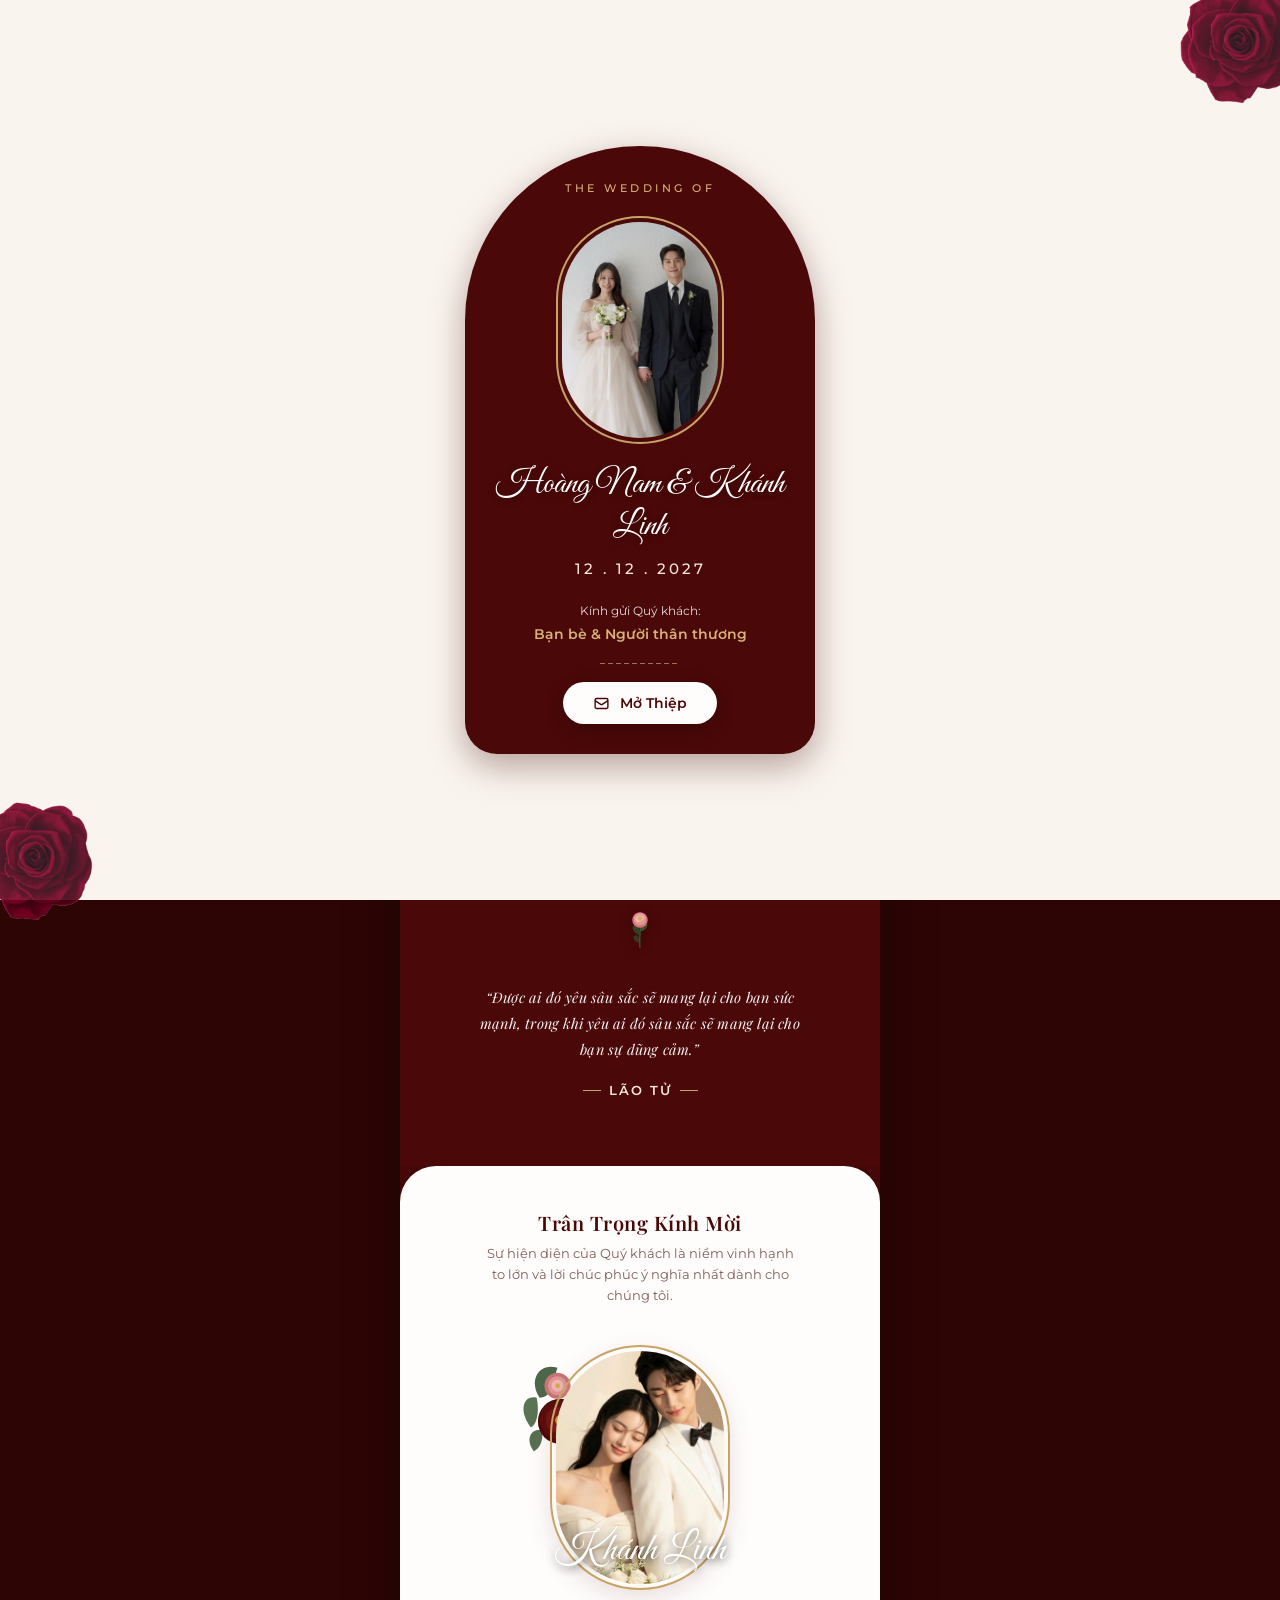
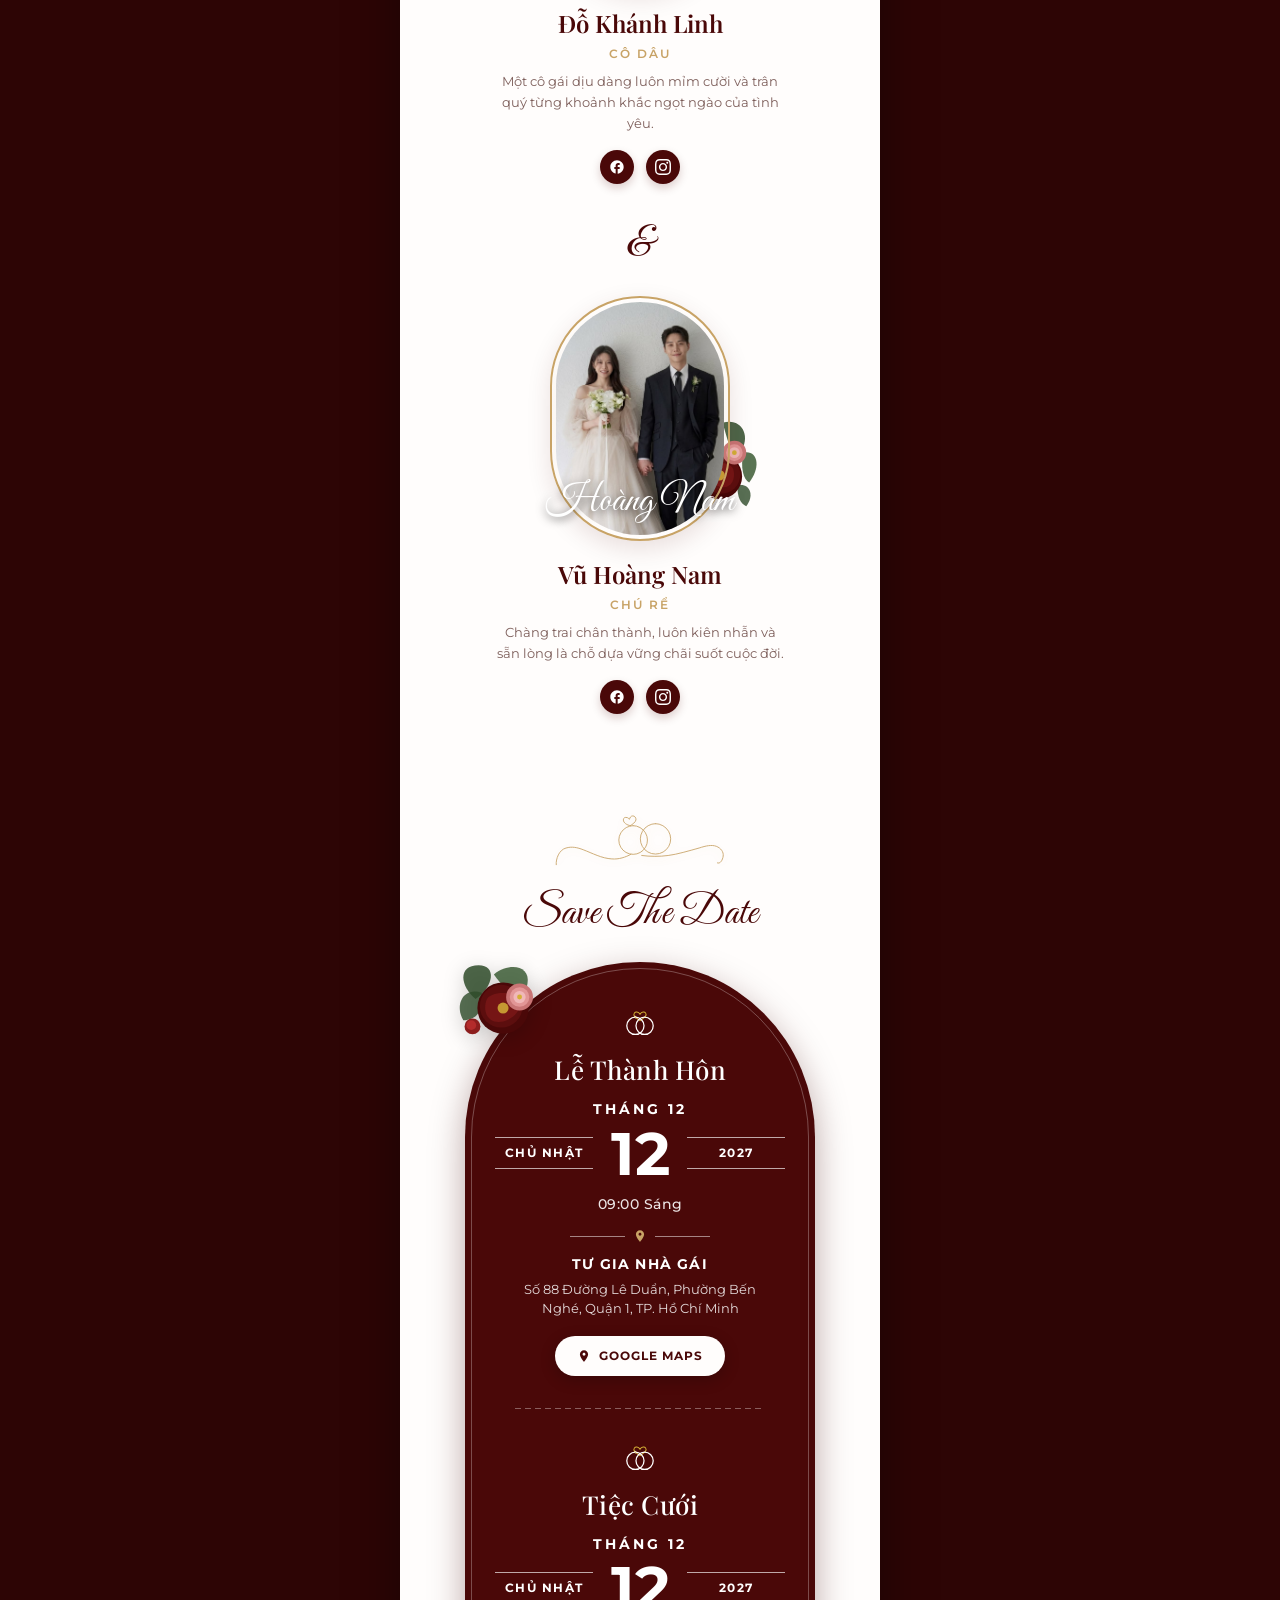
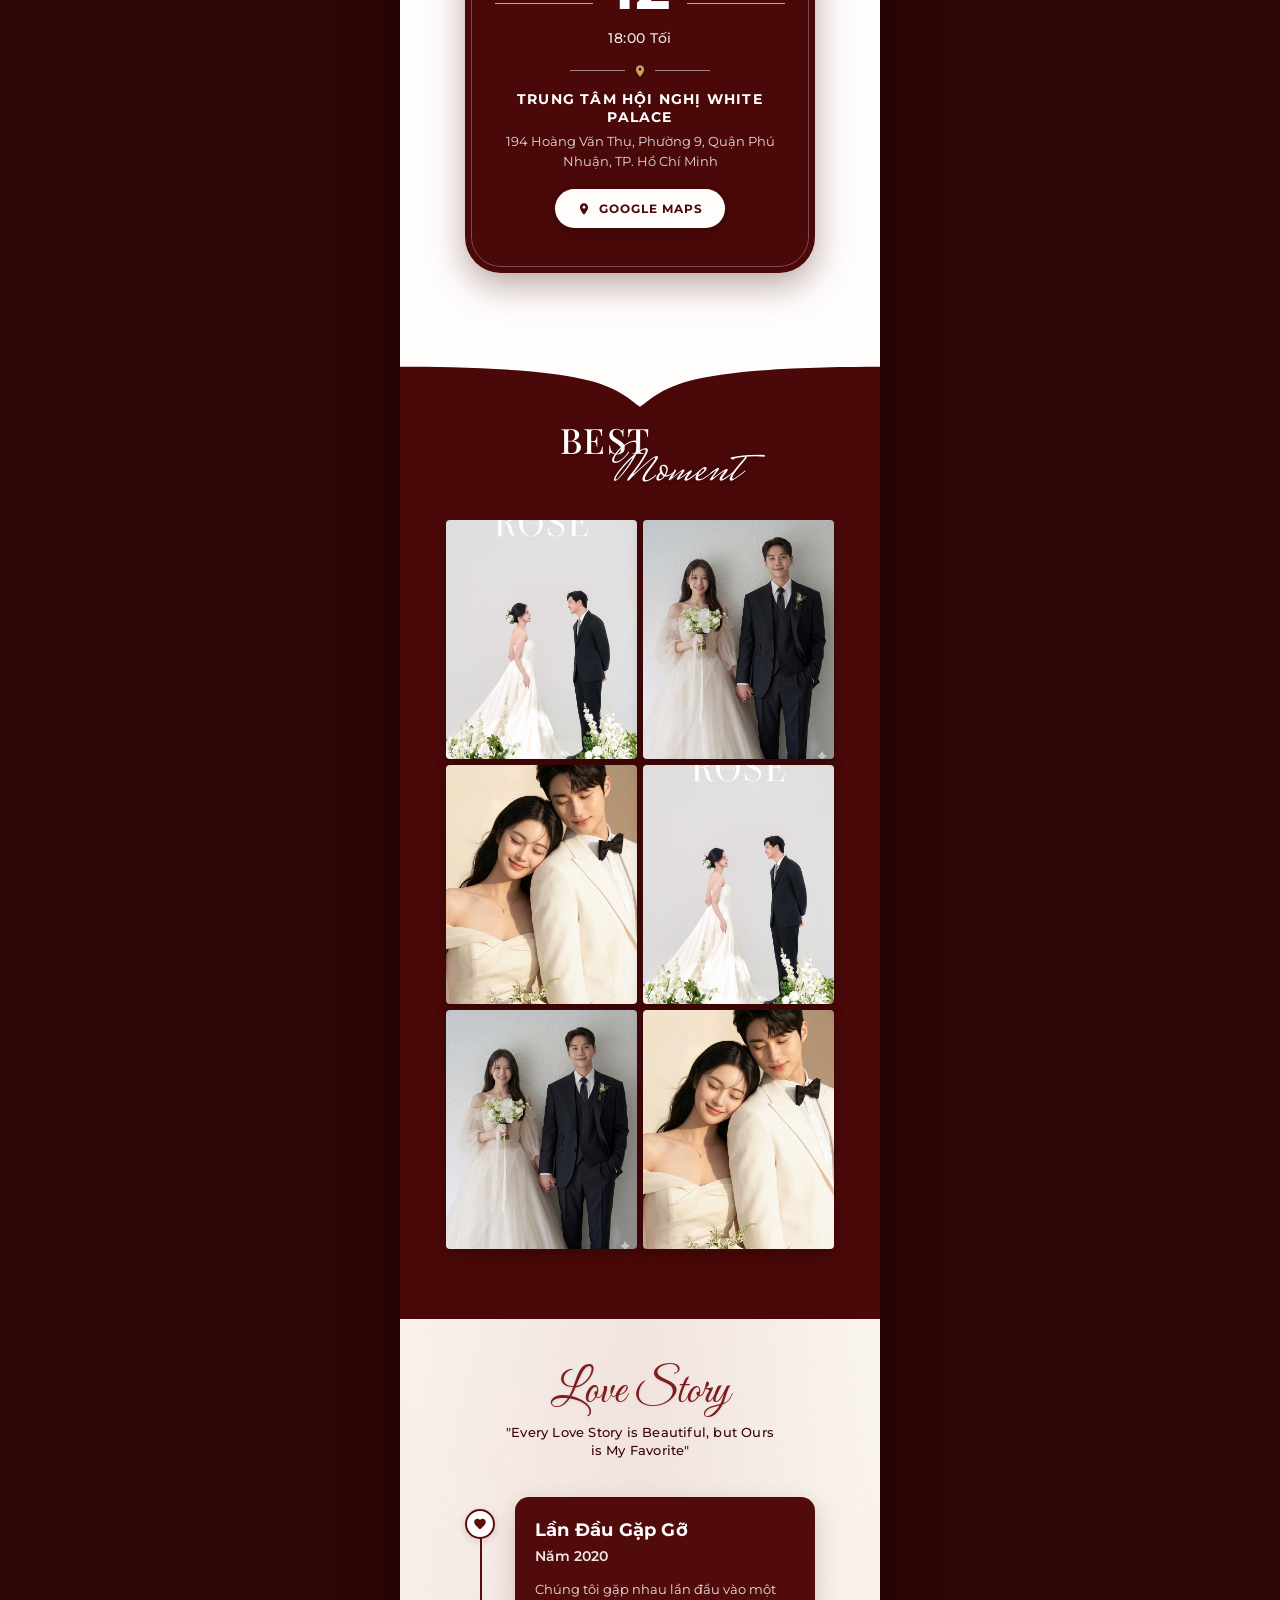
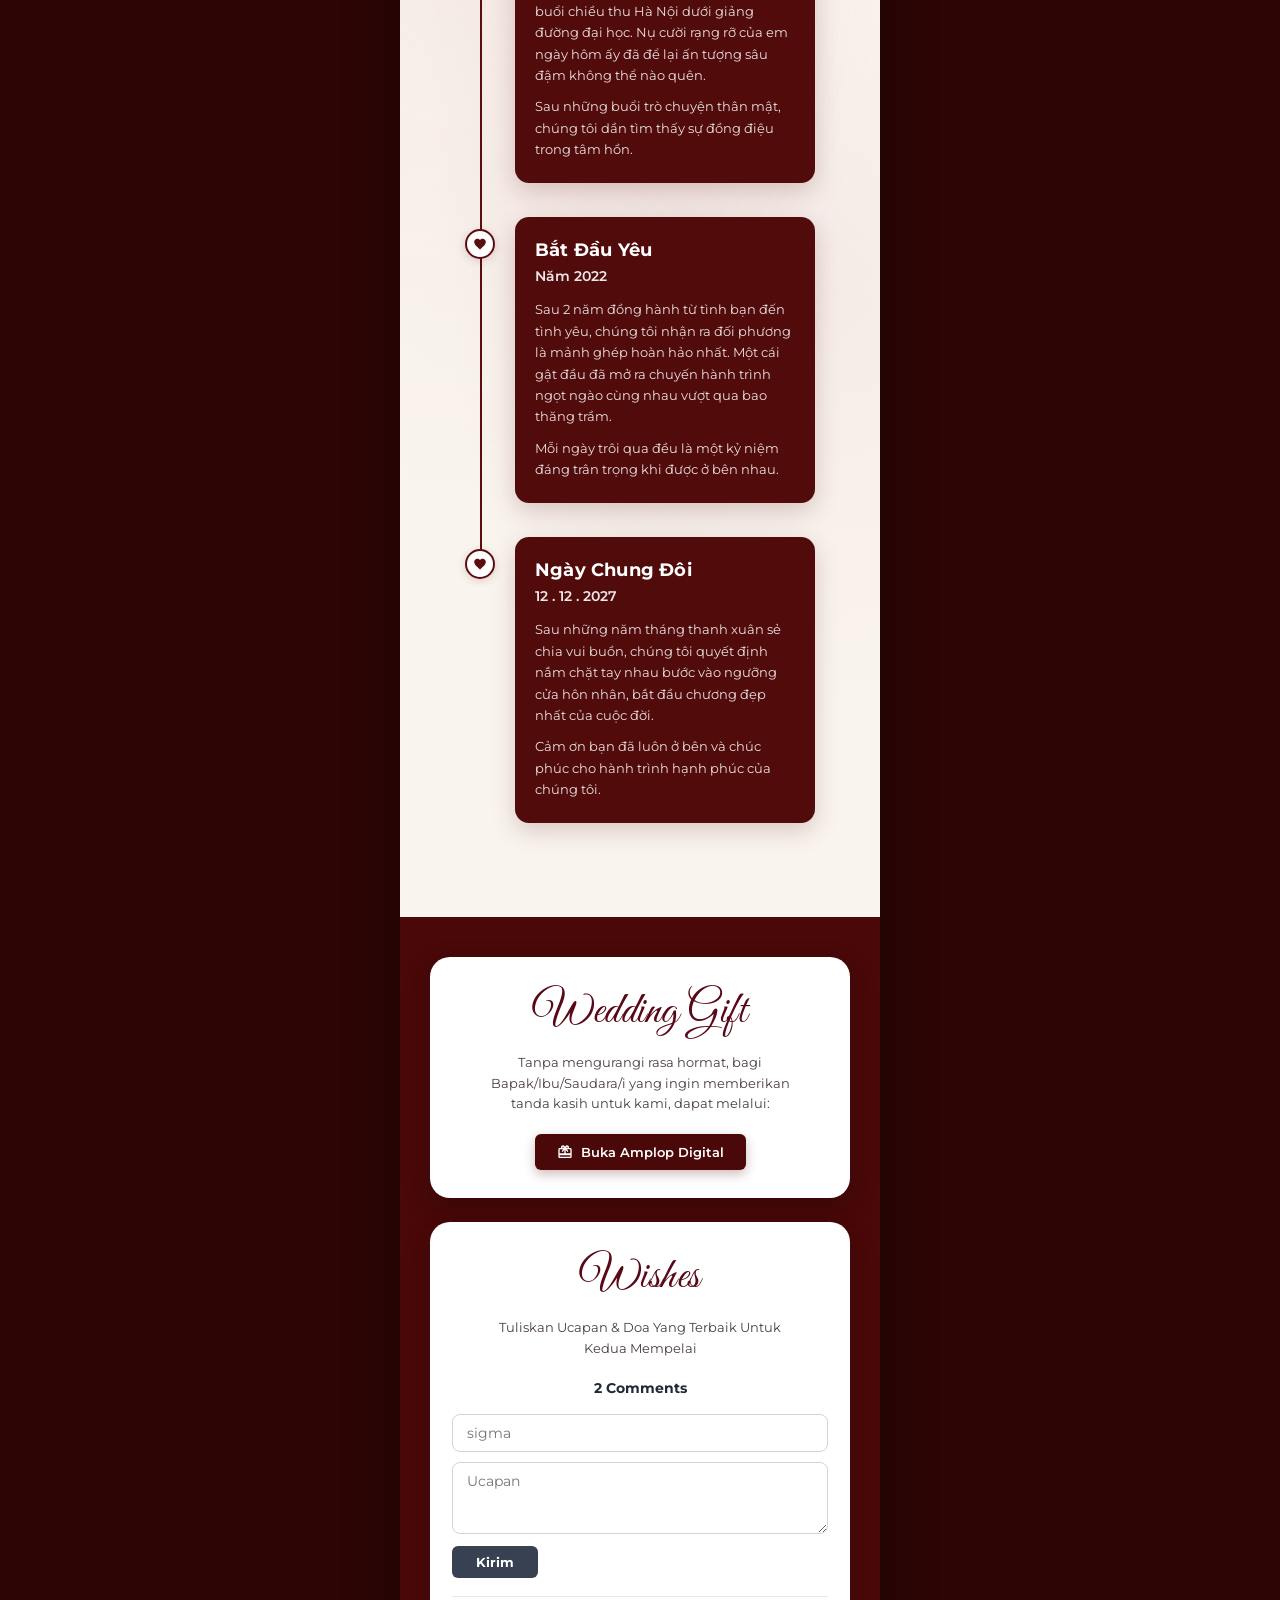
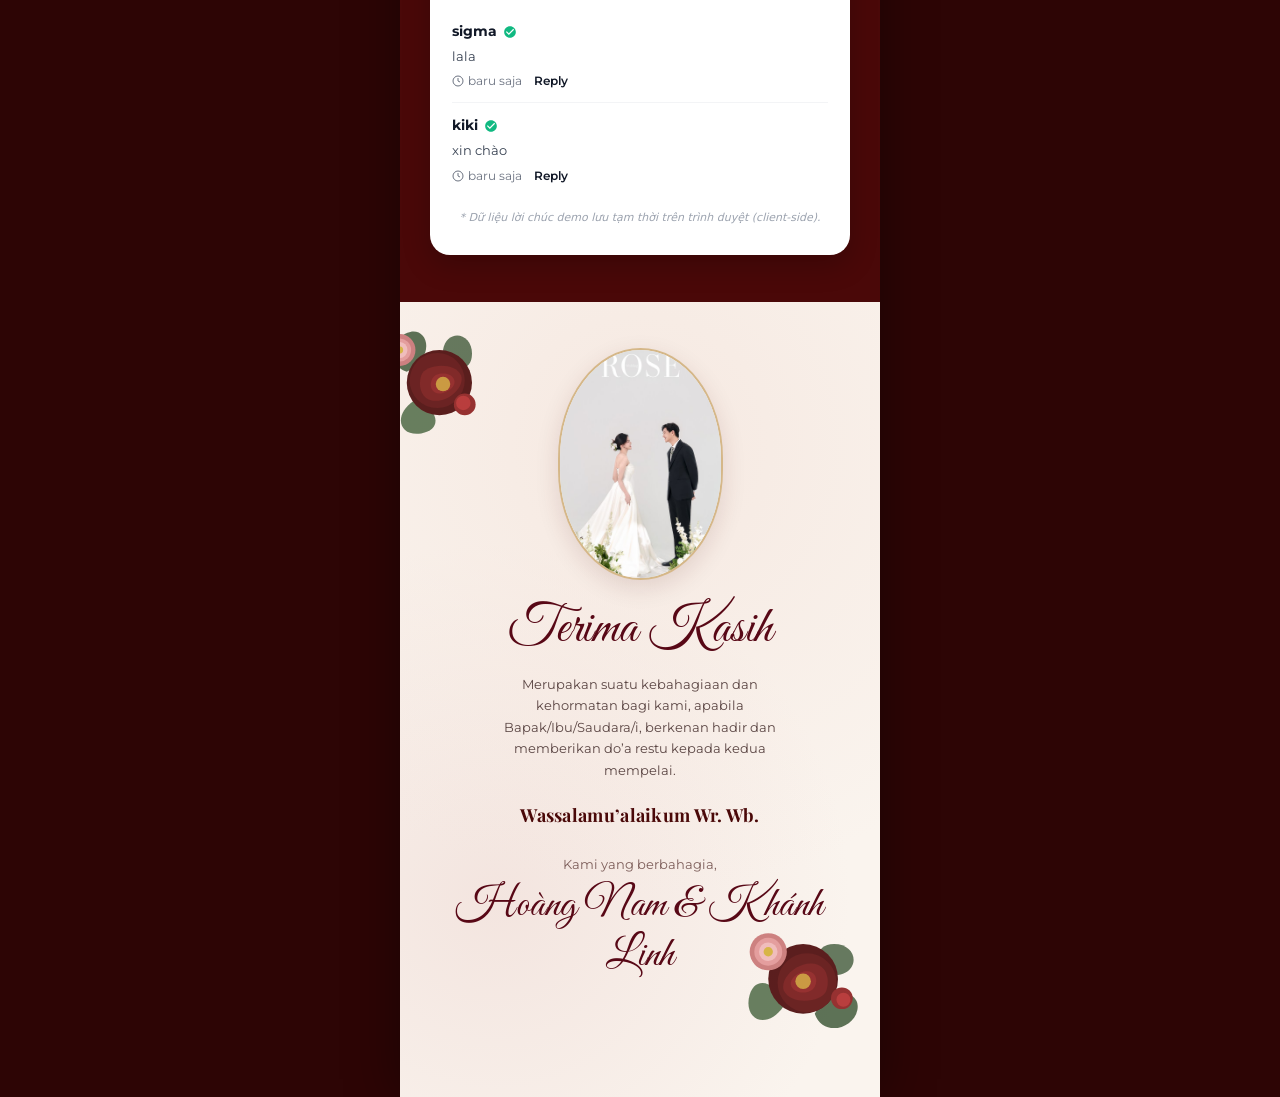
==== commit f260c26c: "phaseEnd_l2" ====
--- a/index.html
+++ b/index.html
@@ -36,9 +36,9 @@
        ========================================================================= -->
   <div id="coverOverlay" class="cover-overlay">
     <!-- Cụm hoa trang trí góc -->
-    <img src="assets/images/decorations/flower-top-right.svg" alt="Hoa trang trí"
+    <img src="assets/images/decorations/hoahong-transparent.png" alt="Hoa trang trí"
       class="floral-decoration floral-top-right">
-    <img src="assets/images/decorations/flower-bottom-left.svg" alt="Hoa trang trí"
+    <img src="assets/images/decorations/hoahong-transparent.png" alt="Hoa trang trí"
       class="floral-decoration floral-bottom-left">
 
     <div class="cover-wrapper">
@@ -90,9 +90,9 @@
       <div id="petalsContainer" class="petals-container"></div>
 
       <!-- Họa tiết hoa góc -->
-      <img src="assets/images/decorations/flower-top-right.svg" alt="Hoa trang trí"
+      <img src="assets/images/decorations/hoahong-transparent.png" alt="Hoa trang trí"
         class="floral-decoration floral-top-right">
-      <img src="assets/images/decorations/flower-bottom-left.svg" alt="Hoa trang trí"
+      <img src="assets/images/decorations/hoahong-transparent.png" alt="Hoa trang trí"
         class="floral-decoration floral-bottom-left">
 
       <div class="hero-content">
@@ -466,11 +466,13 @@
         <div class="gw-white-card gift-card">
           <h2 class="gw-script-title" id="giftTitle">Wedding Gift</h2>
           <p class="gw-description" id="giftMessage">
-            Tanpa mengurangi rasa hormat, bagi Bapak/Ibu/Saudara/i yang ingin memberikan tanda kasih untuk kami, dapat melalui:
+            Tanpa mengurangi rasa hormat, bagi Bapak/Ibu/Saudara/i yang ingin memberikan tanda kasih untuk kami, dapat
+            melalui:
           </p>
           <button type="button" class="btn-open-amplop" id="btnOpenAmplop" aria-label="Mở phong bì mừng cưới điện tử">
             <svg viewBox="0 0 24 24">
-              <path d="M20 6h-2.18c.11-.31.18-.65.18-1 0-1.66-1.34-3-3-3-1.05 0-1.96.54-2.5 1.35l-.5.67-.5-.68C10.96 2.54 10.05 2 9 2 7.34 2 6 3.34 6 5c0 .35.07.69.18 1H4c-1.11 0-1.99.89-1.99 2L2 19c0 1.11.89 2 2 2h16c1.11 0 2-.89 2-2V8c0-1.11-.89-2-2-2zm-5-2c.55 0 1 .45 1 1s-.45 1-1 1-1-.45-1-1 .45-1 1-1zM9 4c.55 0 1 .45 1 1s-.45 1-1 1-1-.45-1-1 .45-1 1-1zm11 15H4v-2h16v2zm0-5H4V8h5.08L7 10.83 8.62 12 11 8.76V14h2V8.76L15.38 12 17 10.83 14.92 8H20v6z"/>
+              <path
+                d="M20 6h-2.18c.11-.31.18-.65.18-1 0-1.66-1.34-3-3-3-1.05 0-1.96.54-2.5 1.35l-.5.67-.5-.68C10.96 2.54 10.05 2 9 2 7.34 2 6 3.34 6 5c0 .35.07.69.18 1H4c-1.11 0-1.99.89-1.99 2L2 19c0 1.11.89 2 2 2h16c1.11 0 2-.89 2-2V8c0-1.11-.89-2-2-2zm-5-2c.55 0 1 .45 1 1s-.45 1-1 1-1-.45-1-1 .45-1 1-1zM9 4c.55 0 1 .45 1 1s-.45 1-1 1-1-.45-1-1 .45-1 1-1zm11 15H4v-2h16v2zm0-5H4V8h5.08L7 10.83 8.62 12 11 8.76V14h2V8.76L15.38 12 17 10.83 14.92 8H20v6z" />
             </svg>
             <span id="btnOpenAmplopText">Buka Amplop Digital</span>
           </button>
@@ -490,8 +492,10 @@
 
           <!-- Form gửi lời chúc -->
           <form id="wishesForm" class="wishes-form">
-            <input type="text" id="wishName" class="wish-input" placeholder="sigma" required maxlength="50" autocomplete="name" aria-label="Tên người gửi">
-            <textarea id="wishMessage" class="wish-textarea" placeholder="Ucapan" rows="3" required maxlength="500" aria-label="Lời chúc"></textarea>
+            <input type="text" id="wishName" class="wish-input" placeholder="sigma" required maxlength="50"
+              autocomplete="name" aria-label="Tên người gửi">
+            <textarea id="wishMessage" class="wish-textarea" placeholder="Ucapan" rows="3" required maxlength="500"
+              aria-label="Lời chúc"></textarea>
             <button type="submit" id="btnSubmitWish" class="btn-wish-submit">Kirim</button>
           </form>
 
@@ -516,13 +520,16 @@
          ========================================================================= -->
     <footer id="closing" class="closing-section" aria-label="Lời cảm ơn">
       <!-- Họa tiết hoa trang trí góc -->
-      <img src="assets/images/decorations/flower-bottom-left.svg" alt="Hoa trang trí góc trên" class="closing-flower closing-flower-top-left" aria-hidden="true">
-      <img src="assets/images/decorations/flower-top-right.svg" alt="Hoa trang trí góc dưới" class="closing-flower closing-flower-bottom-right" aria-hidden="true">
+      <img src="assets/images/decorations/flower-bottom-left.svg" alt="Hoa trang trí góc trên"
+        class="closing-flower closing-flower-top-left" aria-hidden="true">
+      <img src="assets/images/decorations/flower-top-right.svg" alt="Hoa trang trí góc dưới"
+        class="closing-flower closing-flower-bottom-right" aria-hidden="true">
 
       <div class="closing-content reveal-on-scroll">
         <!-- Khung ảnh chân dung oval vòm cong viền vàng -->
         <div class="closing-photo-frame">
-          <img id="closingPhoto" src="assets/images/couple/cover.jpg" alt="Ảnh cặp đôi" class="closing-photo-img" loading="lazy">
+          <img id="closingPhoto" src="assets/images/couple/cover.jpg" alt="Ảnh cặp đôi" class="closing-photo-img"
+            loading="lazy">
         </div>
 
         <!-- Tiêu đề cảm ơn dạng script -->
@@ -530,7 +537,8 @@
 
         <!-- Lời tri ân -->
         <p class="closing-message" id="closingMessage">
-          Merupakan suatu kebahagiaan dan kehormatan bagi kami, apabila Bapak/Ibu/Saudara/i, berkenan hadir dan memberikan do’a restu kepada kedua mempelai.
+          Merupakan suatu kebahagiaan dan kehormatan bagi kami, apabila Bapak/Ibu/Saudara/i, berkenan hadir dan
+          memberikan do’a restu kepada kedua mempelai.
         </p>
 
         <!-- Lời kết trang trọng -->
@@ -599,11 +607,13 @@
   <!-- =========================================================================
        MODAL POPUP QUÀ MỪNG CƯỚI (WEDDING GIFT MODAL / AMPLOP DIGITAL)
        ========================================================================= -->
-  <div id="giftModal" class="gift-modal" aria-hidden="true" role="dialog" aria-modal="true" aria-label="Thông tin mừng cưới">
+  <div id="giftModal" class="gift-modal" aria-hidden="true" role="dialog" aria-modal="true"
+    aria-label="Thông tin mừng cưới">
     <div class="gift-modal-backdrop" id="giftModalBackdrop"></div>
     <div class="gift-modal-dialog">
       <button type="button" class="gift-modal-close" id="giftModalClose" aria-label="Đóng popup">
-        <svg viewBox="0 0 24 24" fill="none" stroke="currentColor" stroke-width="2.2" stroke-linecap="round" stroke-linejoin="round">
+        <svg viewBox="0 0 24 24" fill="none" stroke="currentColor" stroke-width="2.2" stroke-linecap="round"
+          stroke-linejoin="round">
           <line x1="18" y1="6" x2="6" y2="18"></line>
           <line x1="6" y1="6" x2="18" y2="18"></line>
         </svg>
@@ -618,7 +628,8 @@
           <span class="gift-account-number" id="giftAccountNumber">9988776655</span>
           <button type="button" class="btn-copy-account" id="btnCopyAccount" aria-label="Sao chép số tài khoản">
             <svg viewBox="0 0 24 24">
-              <path d="M16 1H4c-1.1 0-2 .9-2 2v14h2V3h12V1zm3 4H8c-1.1 0-2 .9-2 2v14c0 1.1.9 2 2 2h11c1.1 0 2-.9 2-2V7c0-1.1-.9-2-2-2zm0 16H8V7h11v14z"/>
+              <path
+                d="M16 1H4c-1.1 0-2 .9-2 2v14h2V3h12V1zm3 4H8c-1.1 0-2 .9-2 2v14c0 1.1.9 2 2 2h11c1.1 0 2-.9 2-2V7c0-1.1-.9-2-2-2zm0 16H8V7h11v14z" />
             </svg>
             <span>Sao chép</span>
           </button>
--- a/assets/css/base.css
+++ b/assets/css/base.css
@@ -100,15 +100,15 @@
 }
 
 .floral-top-right {
-  top: -15px;
-  right: -15px;
+  top: -22px;
+  right: -25px;
   width: 130px;
   opacity: 0.9;
 }
 
 .floral-bottom-left {
-  bottom: -20px;
-  left: -20px;
+  bottom: -25px;
+  left: -30px;
   width: 130px;
   opacity: 0.9;
 }
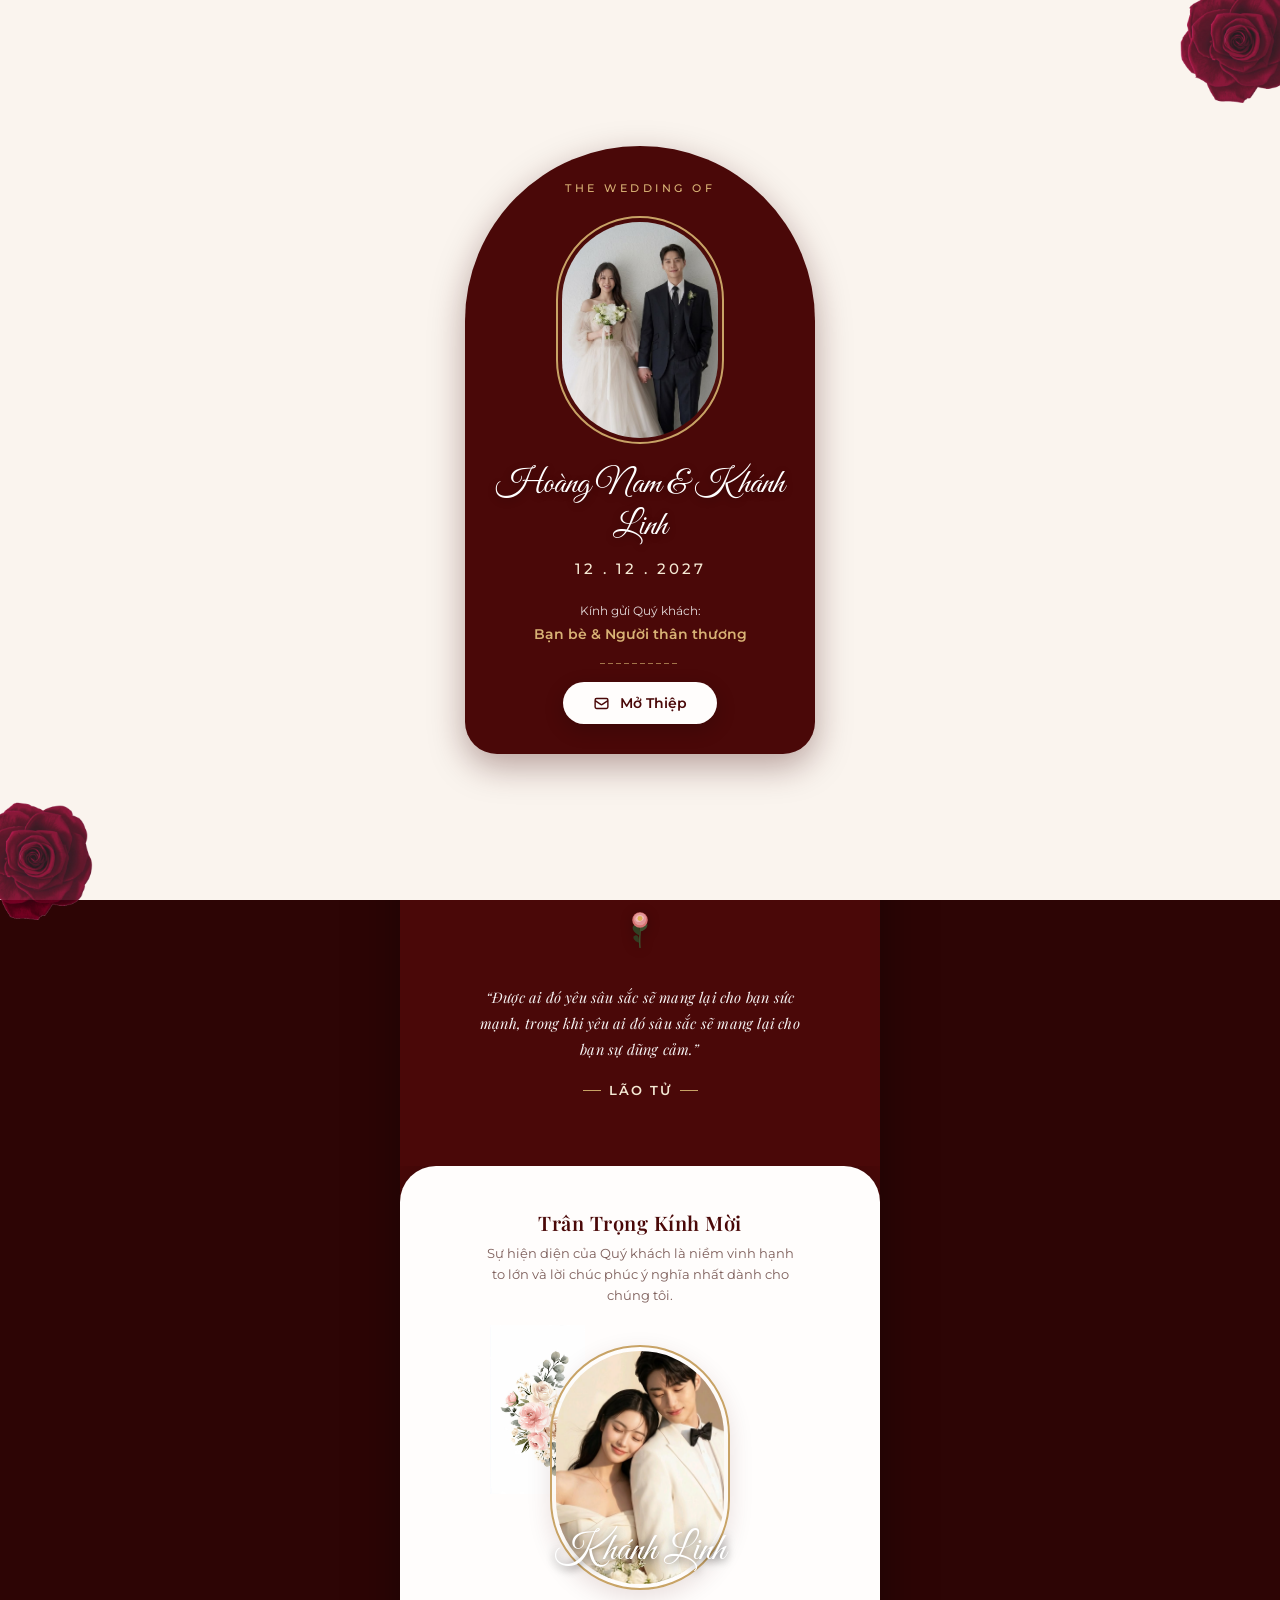
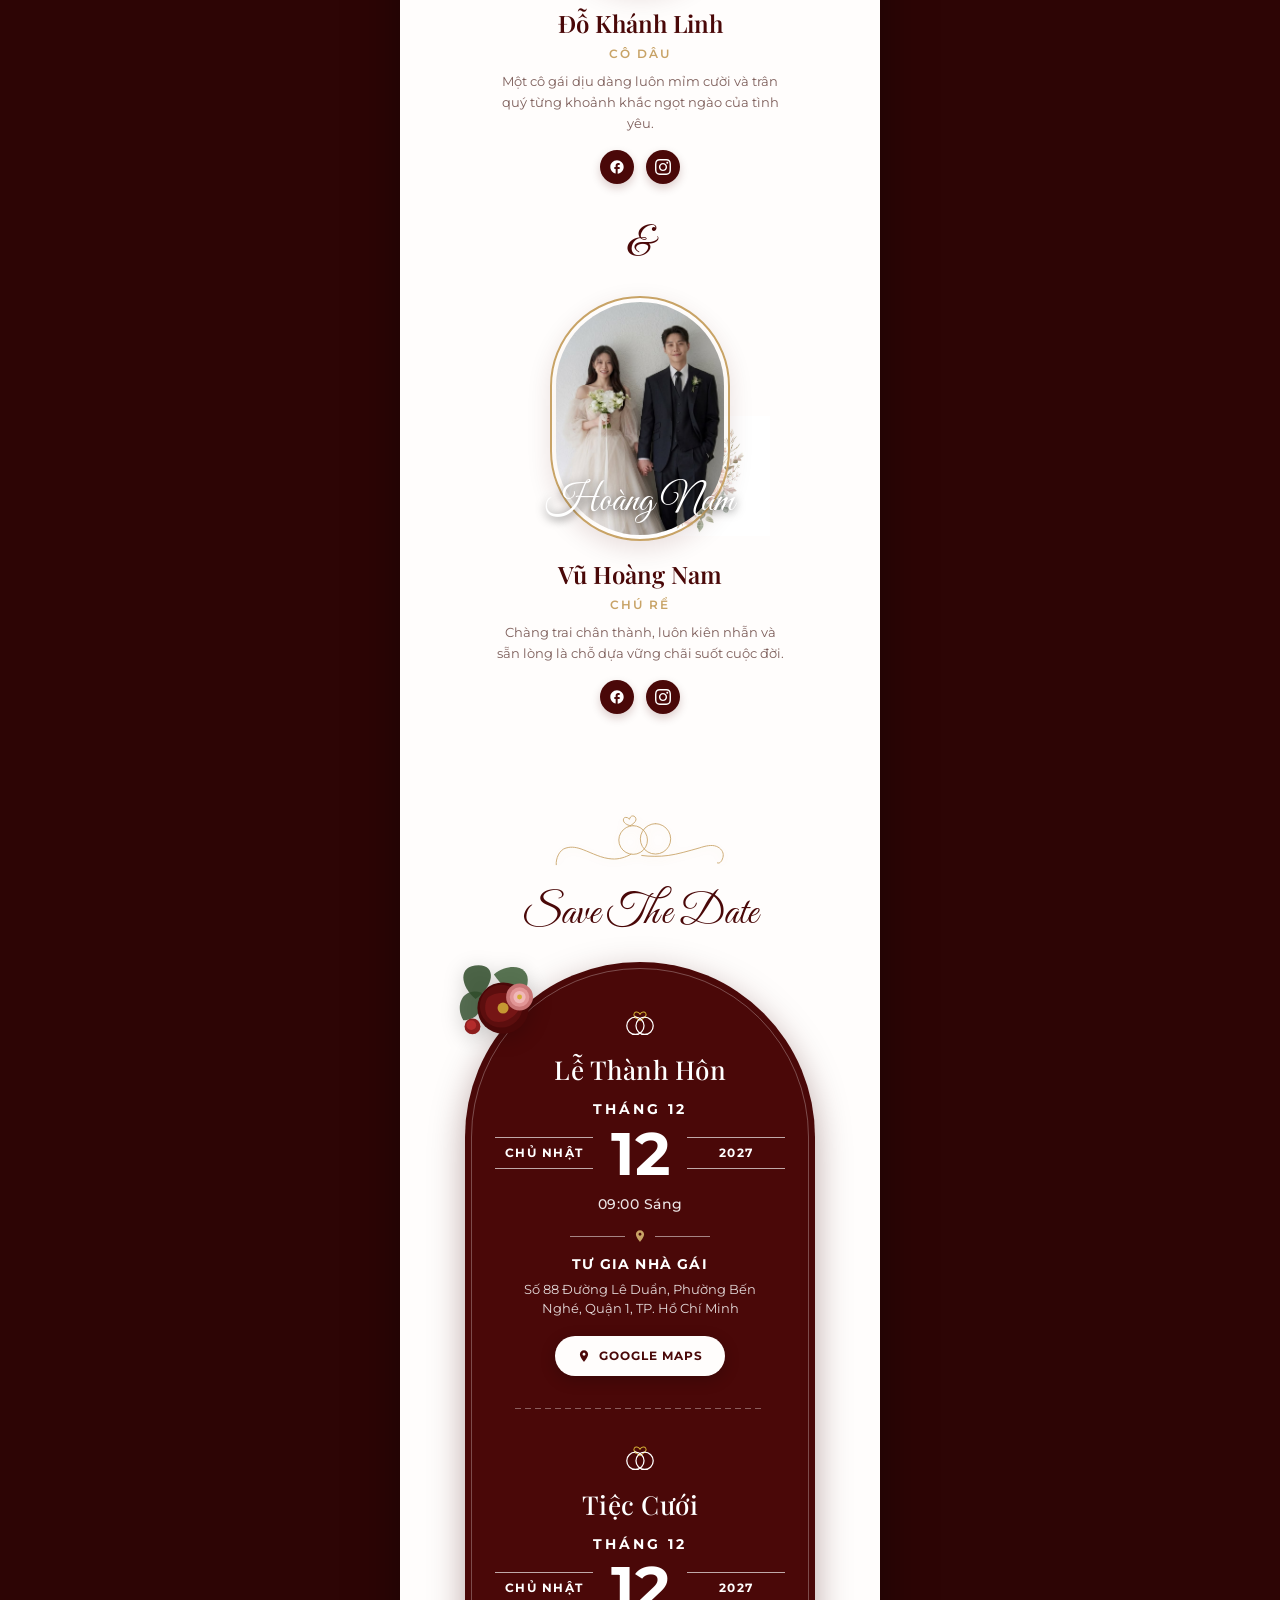
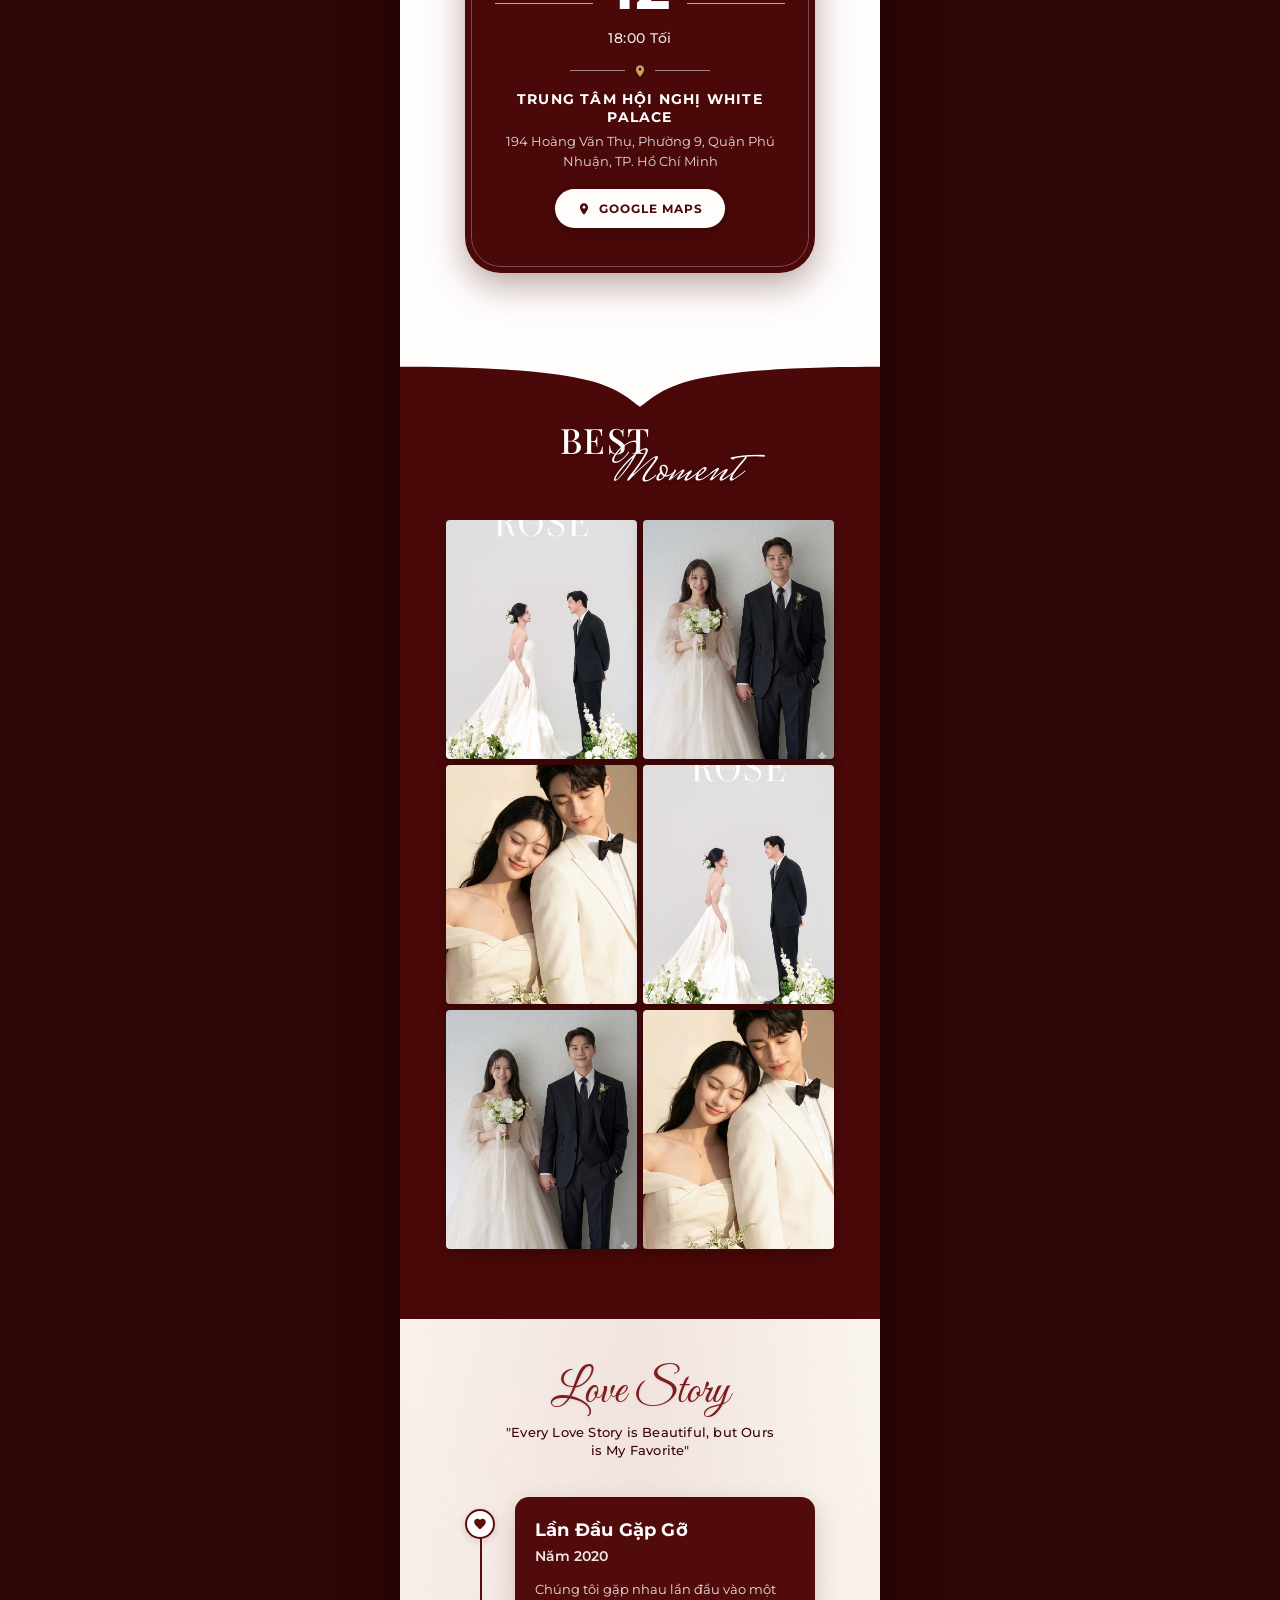
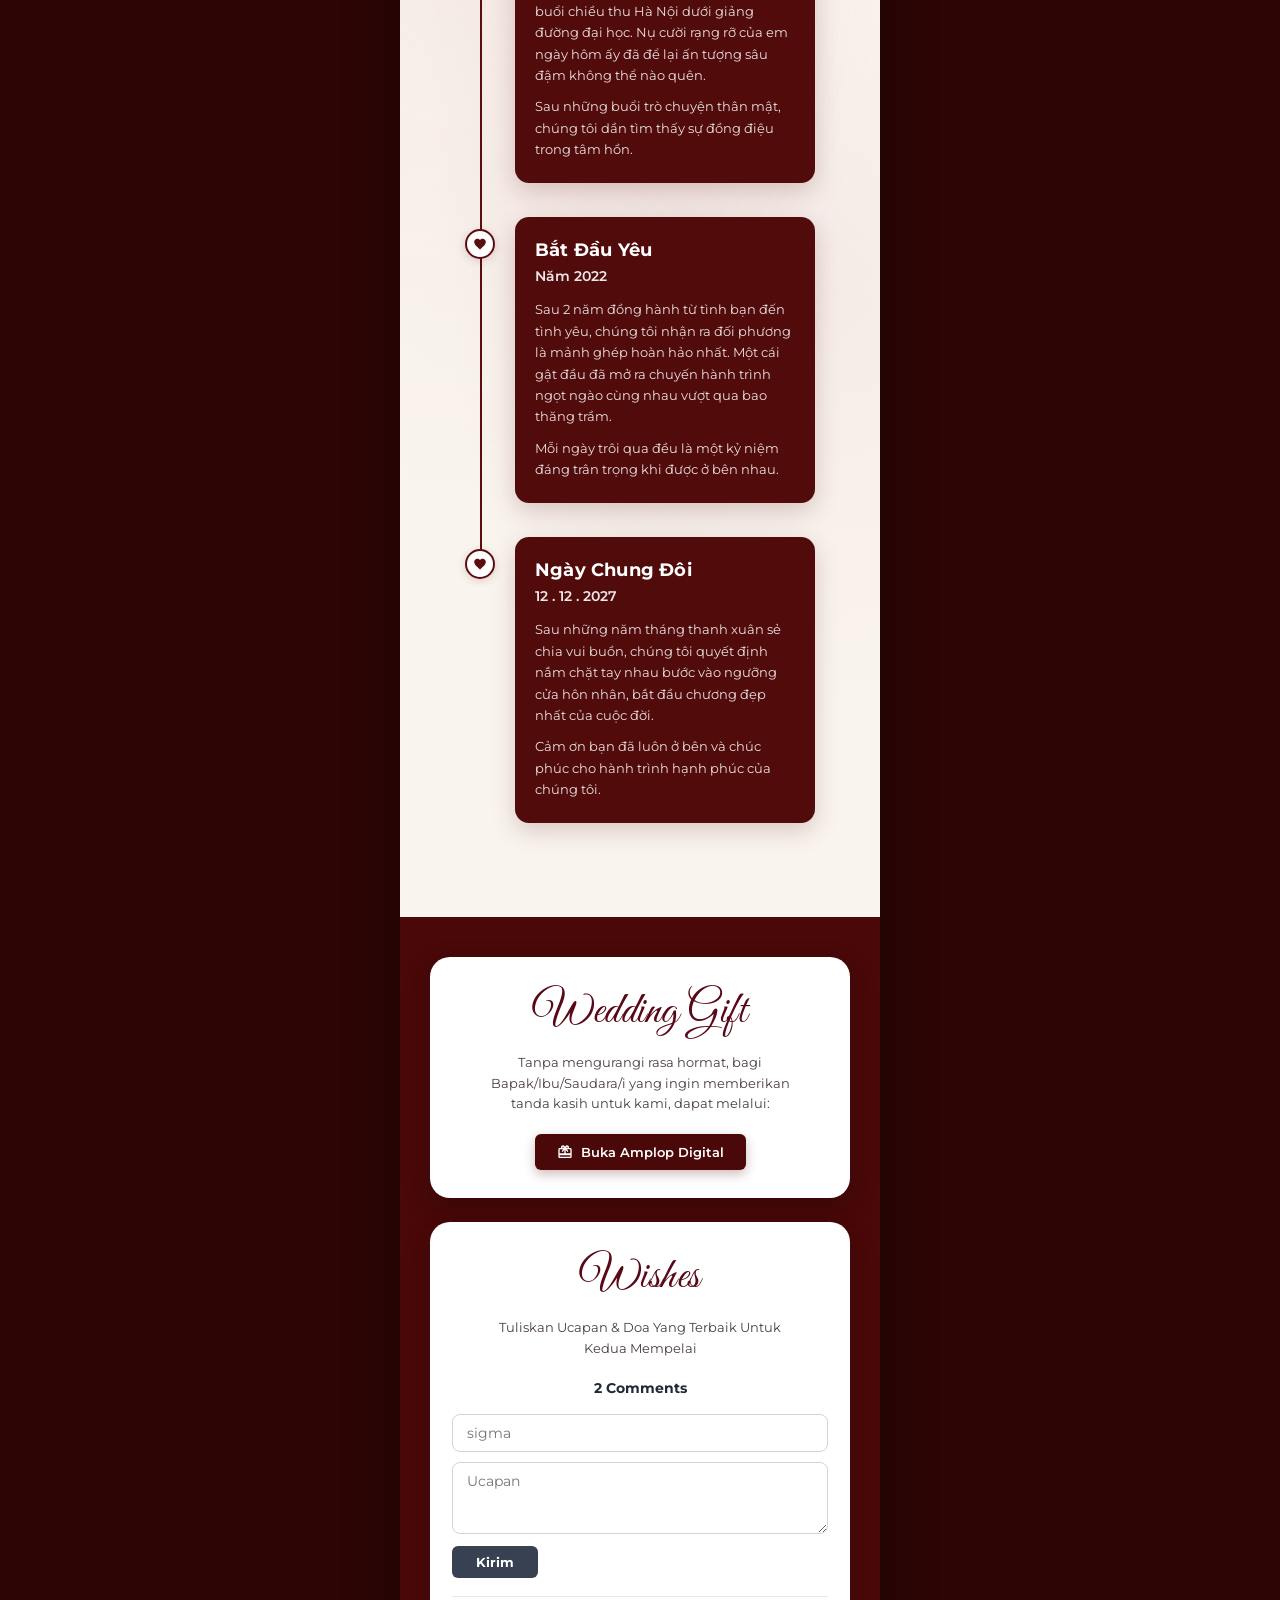
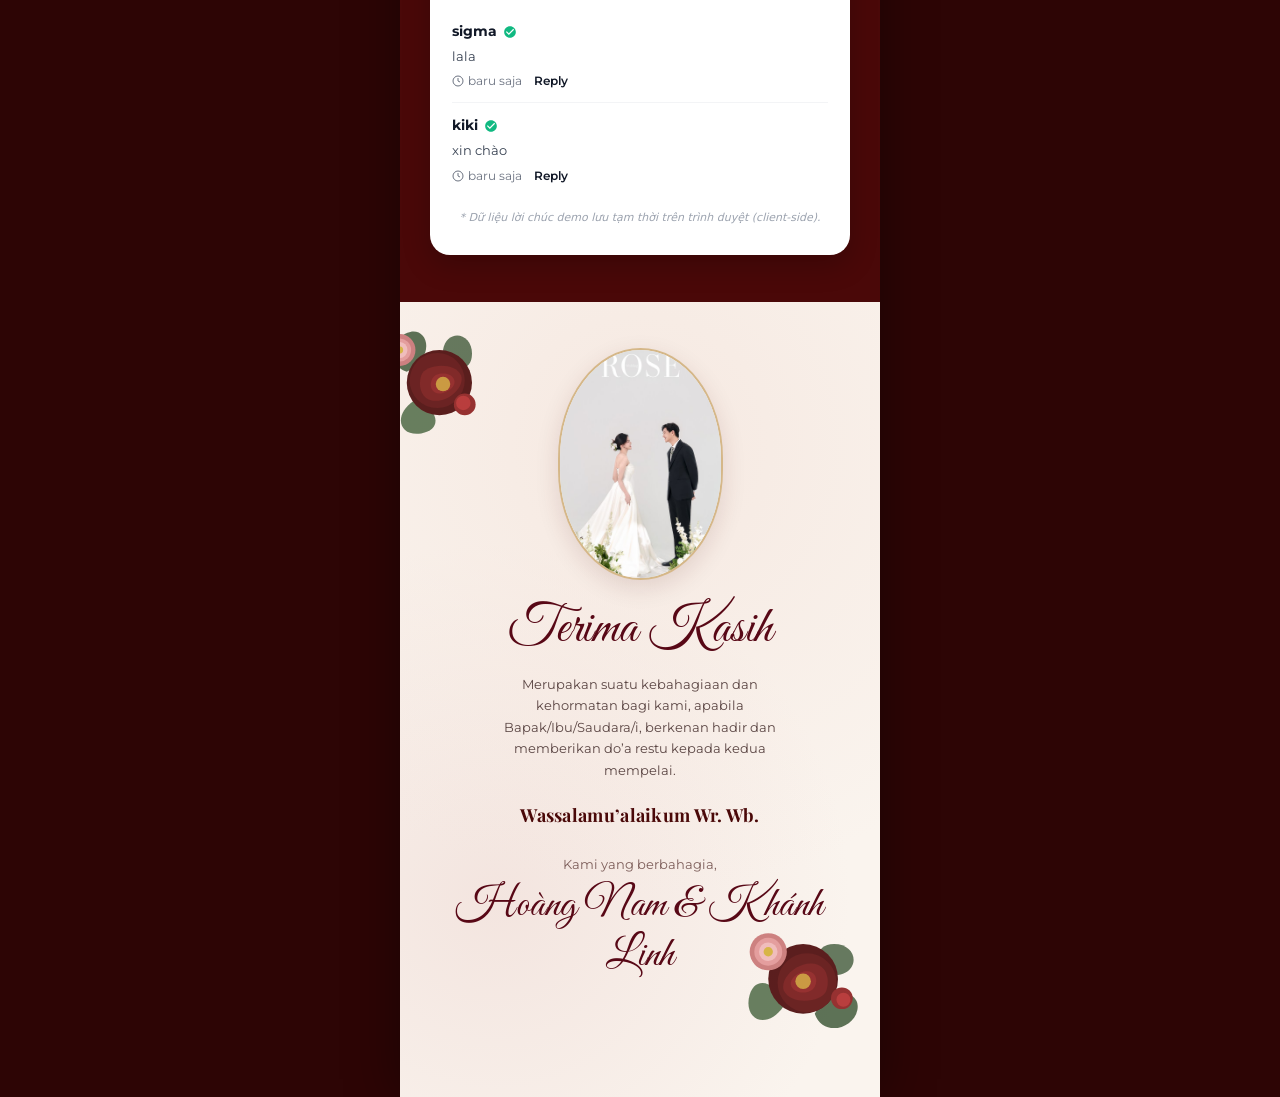
==== commit abb8afa8: "End_l3" ====
--- a/index.html
+++ b/index.html
@@ -171,7 +171,7 @@
         <!-- 1. CÔ DÂU (XUẤT HIỆN TRƯỚC) -->
         <div class="profile-block reveal-on-scroll">
           <div class="profile-photo-wrapper">
-            <img src="assets/images/decorations/flower-bride.svg" alt="Hoa trang trí" class="flower-bride-accent">
+            <img src="assets/images/decorations/hoa-anh.jpg" alt="Hoa trang trí" class="flower-bride-accent">
             <div class="profile-photo-frame">
               <img id="bridePhoto" src="assets/images/couple/bride.jpg" alt="Cô dâu" class="profile-photo-img">
             </div>
@@ -206,7 +206,7 @@
         <!-- 2. CHÚ RỂ (XUẤT HIỆN SAU) -->
         <div class="profile-block reveal-on-scroll">
           <div class="profile-photo-wrapper">
-            <img src="assets/images/decorations/flower-groom.svg" alt="Hoa trang trí" class="flower-groom-accent">
+            <img src="assets/images/decorations/hoa3.jpg" alt="Hoa trang trí" class="flower-groom-accent">
             <div class="profile-photo-frame">
               <img id="groomPhoto" src="assets/images/couple/groom.jpg" alt="Chú rể" class="profile-photo-img">
             </div>
--- a/assets/css/couple.css
+++ b/assets/css/couple.css
@@ -103,8 +103,8 @@
 /* Hoa trang trí bên trái ảnh cô dâu */
 .flower-bride-accent {
   position: absolute;
-  top: 5px;
-  left: -40px;
+  top: -20px;
+  left: -60px;
   width: 95px;
   z-index: 1;
   pointer-events: none;
@@ -115,7 +115,7 @@
   position: absolute;
   bottom: 5px;
   right: -40px;
-  width: 95px;
+  width: 150px;
   z-index: 1;
   pointer-events: none;
 }
@@ -190,5 +190,4 @@
   margin: 10px 0 30px;
   line-height: 1;
   opacity: 0.85;
-}
-
+}
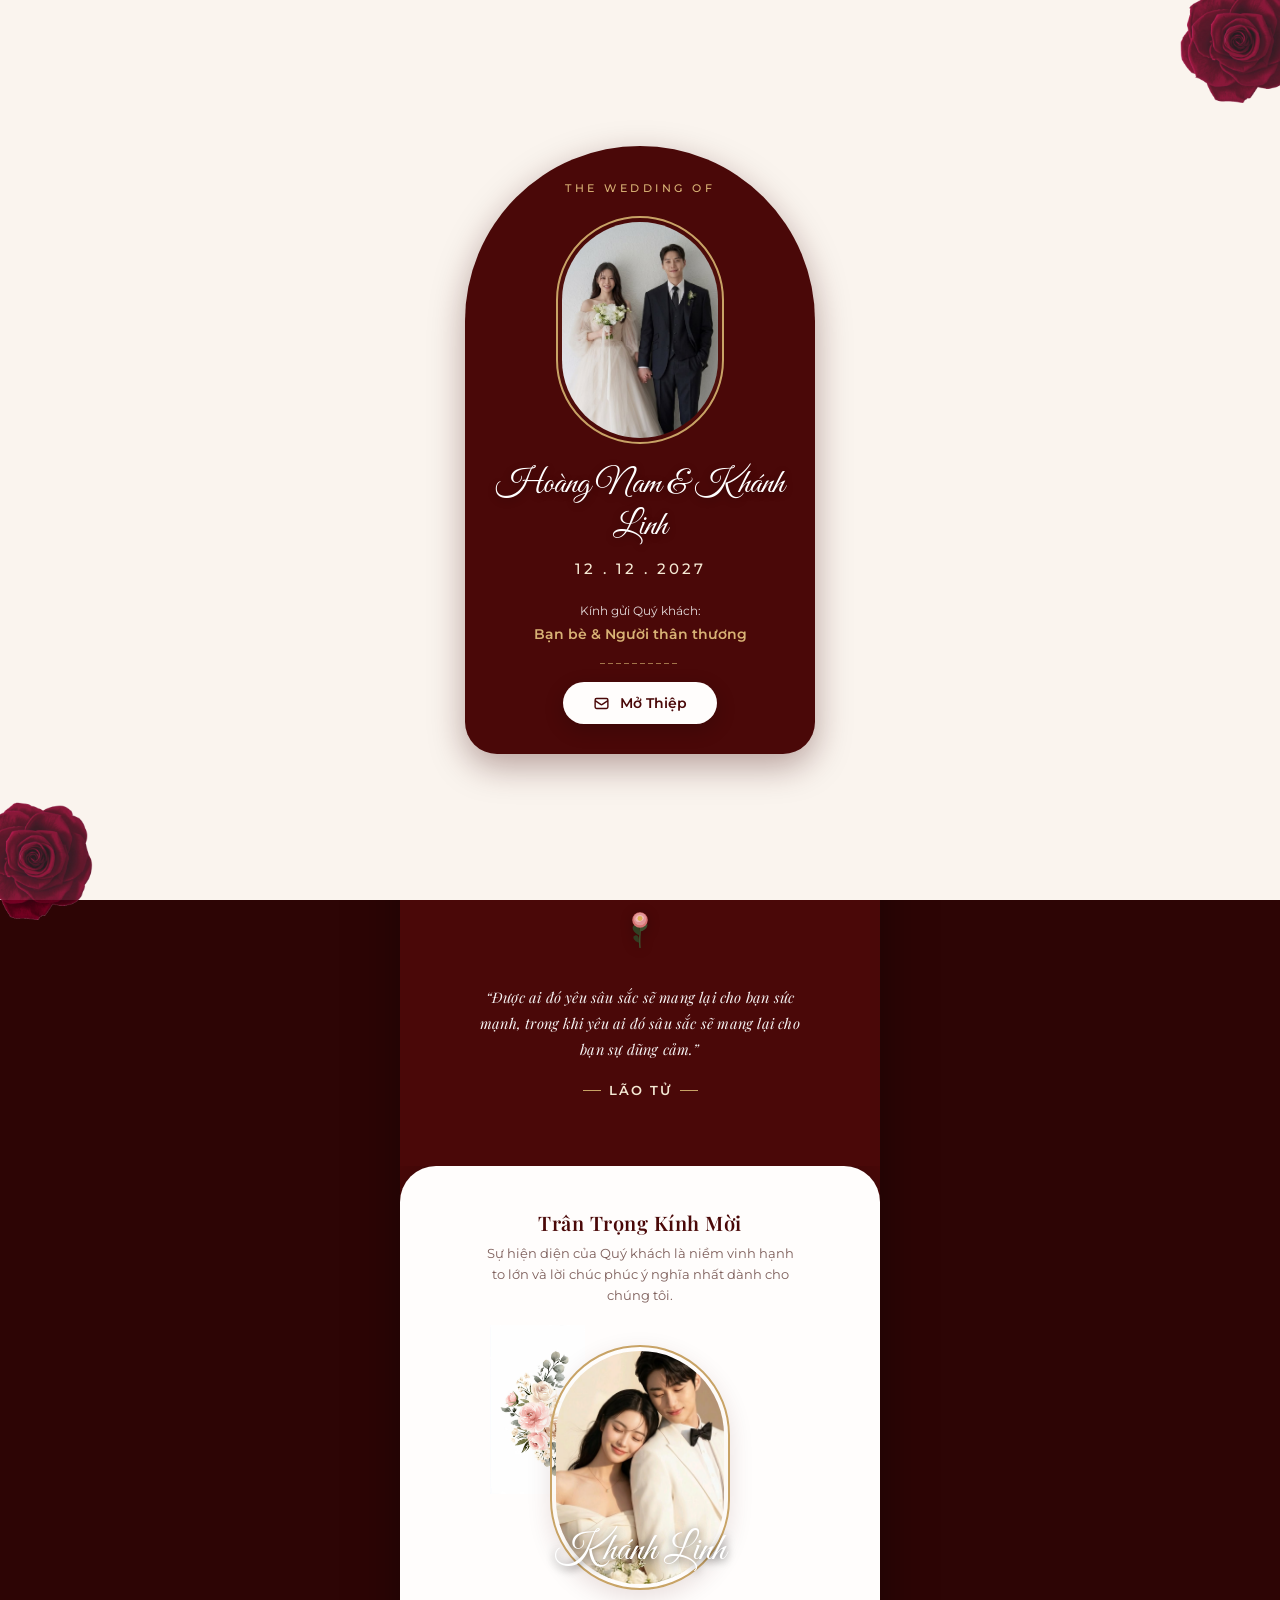
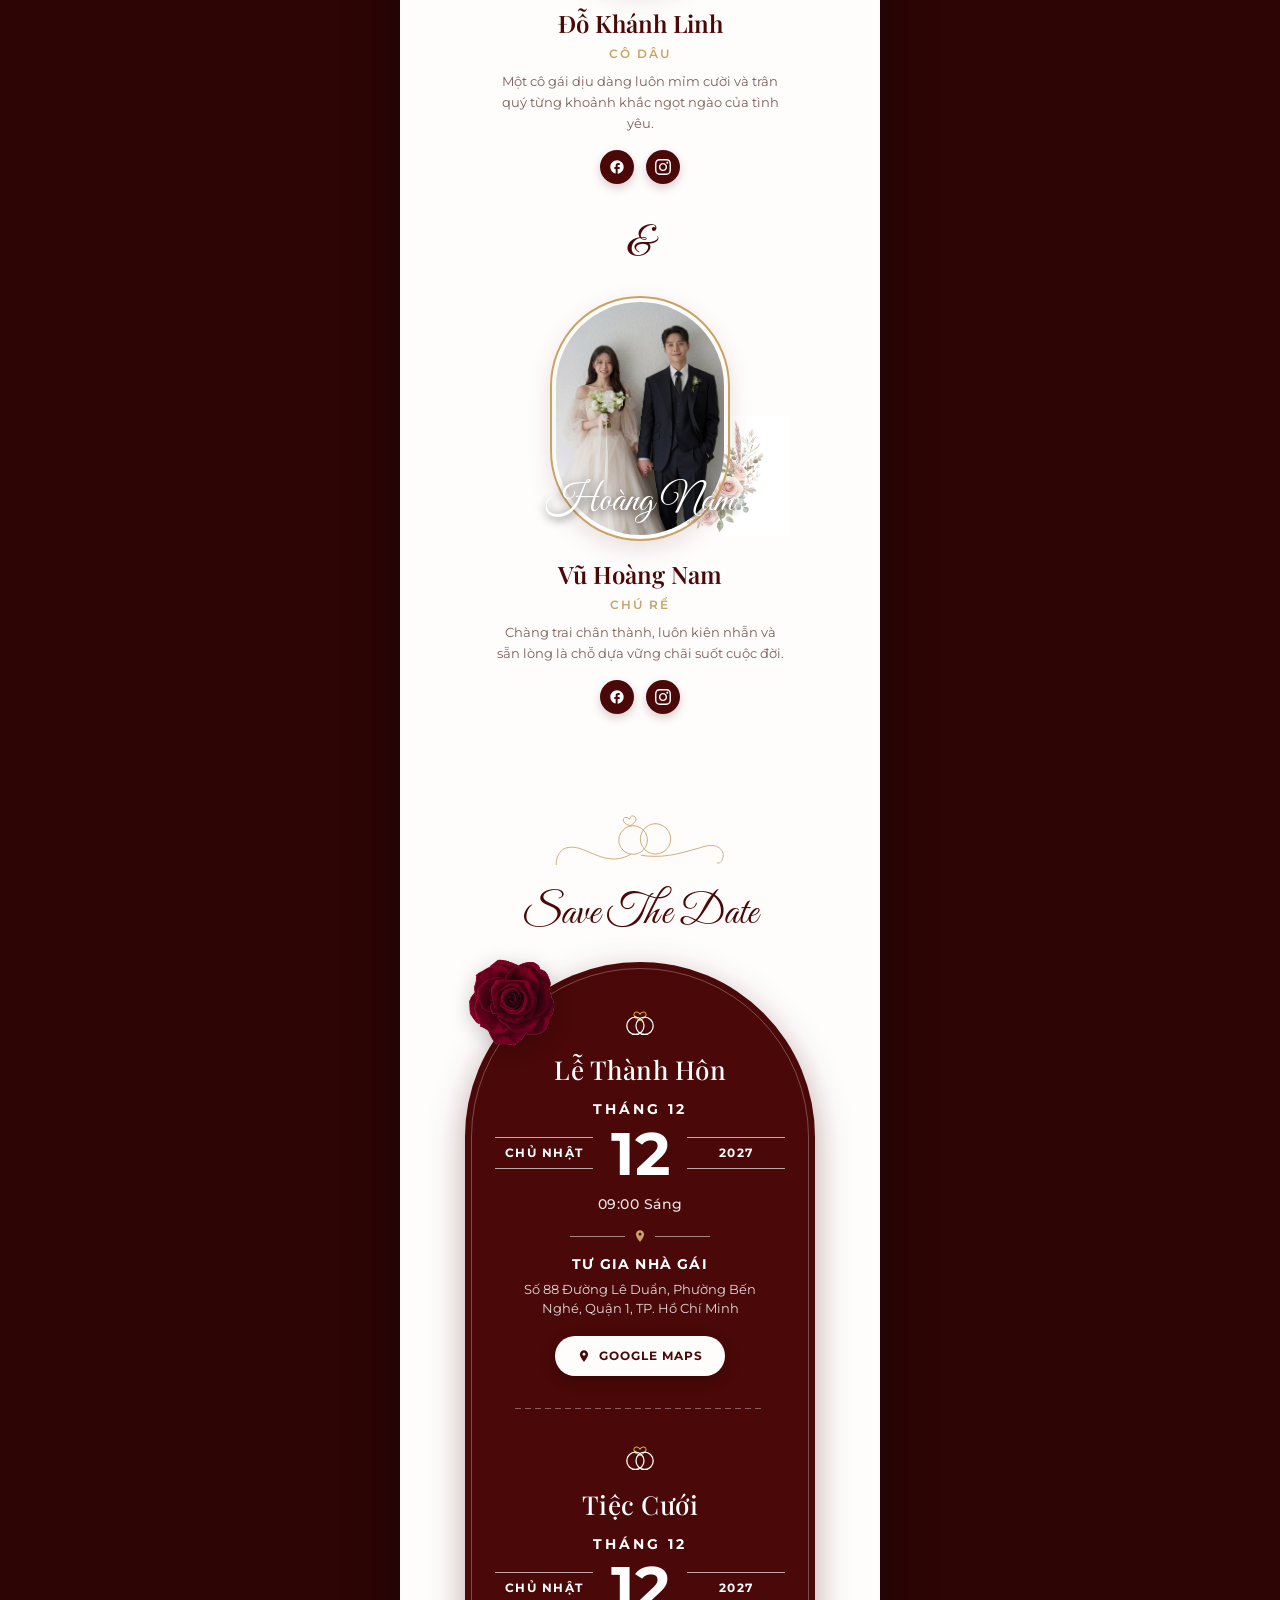
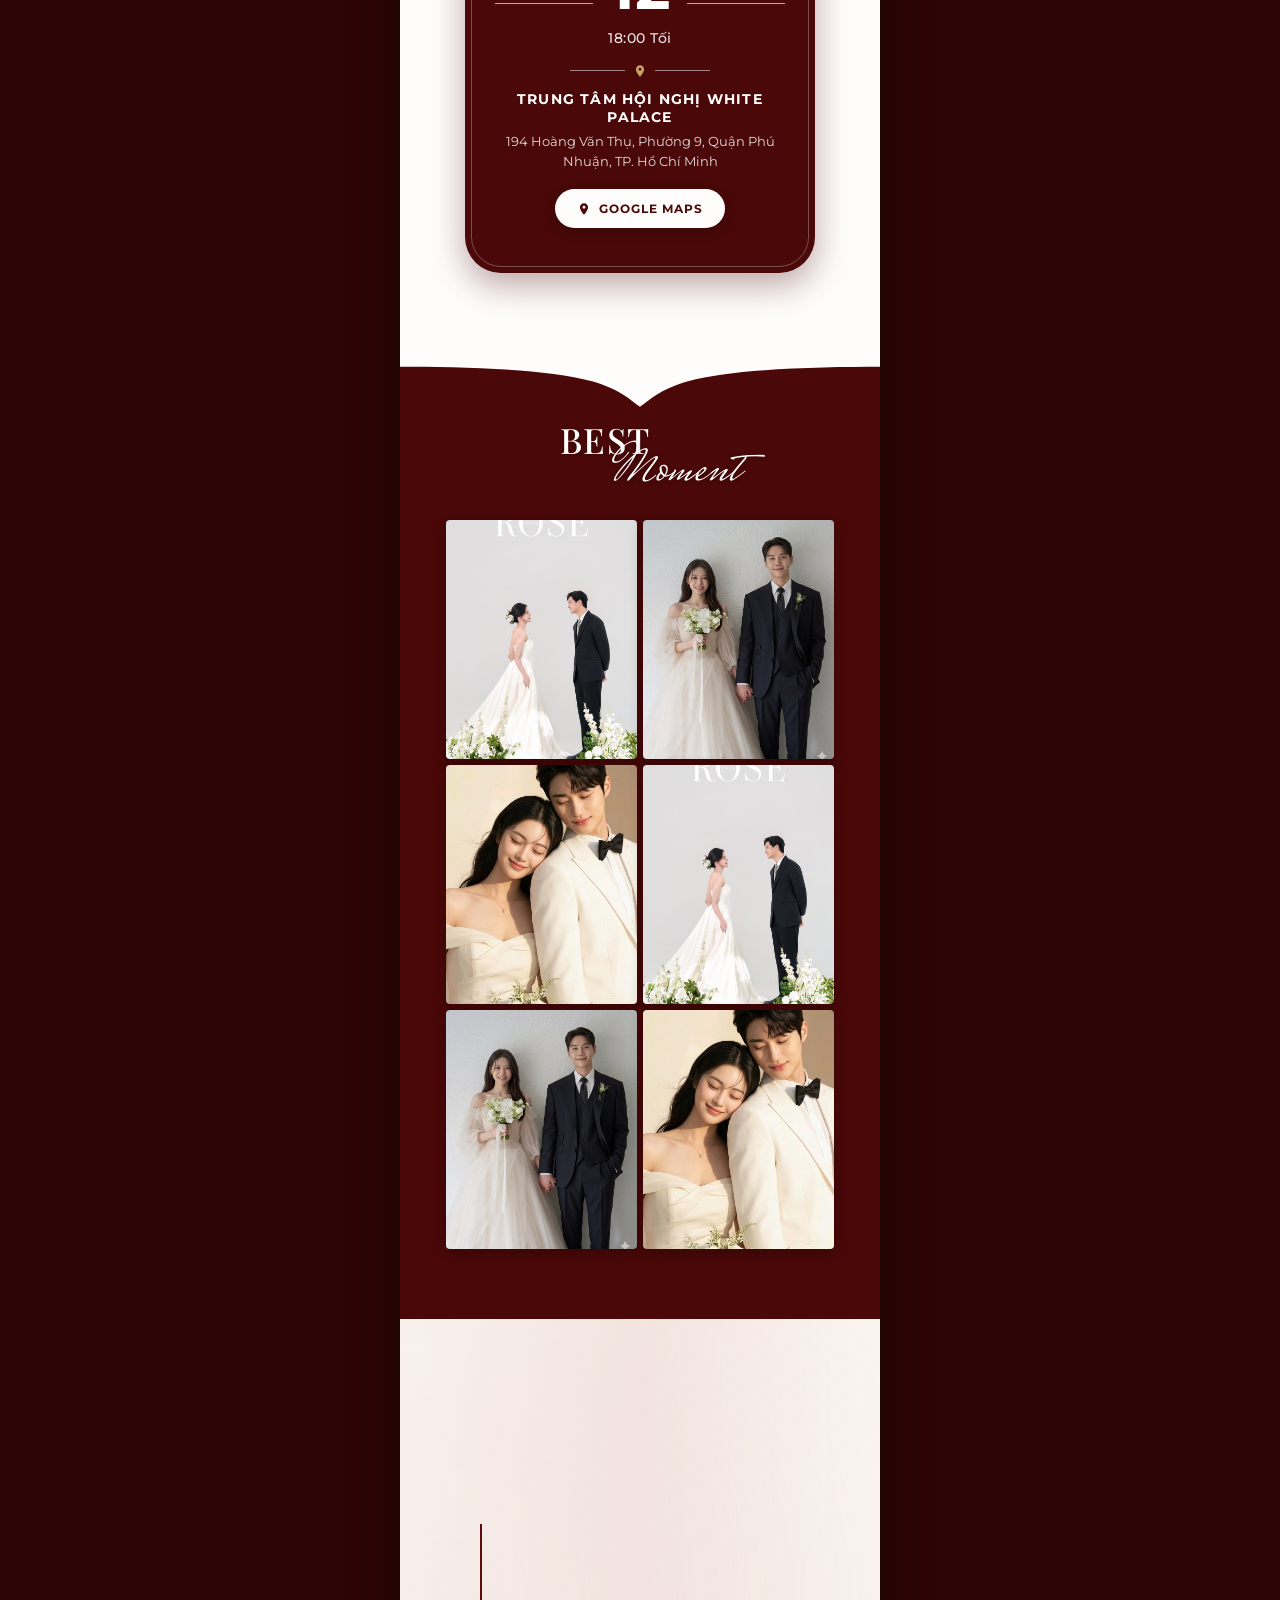
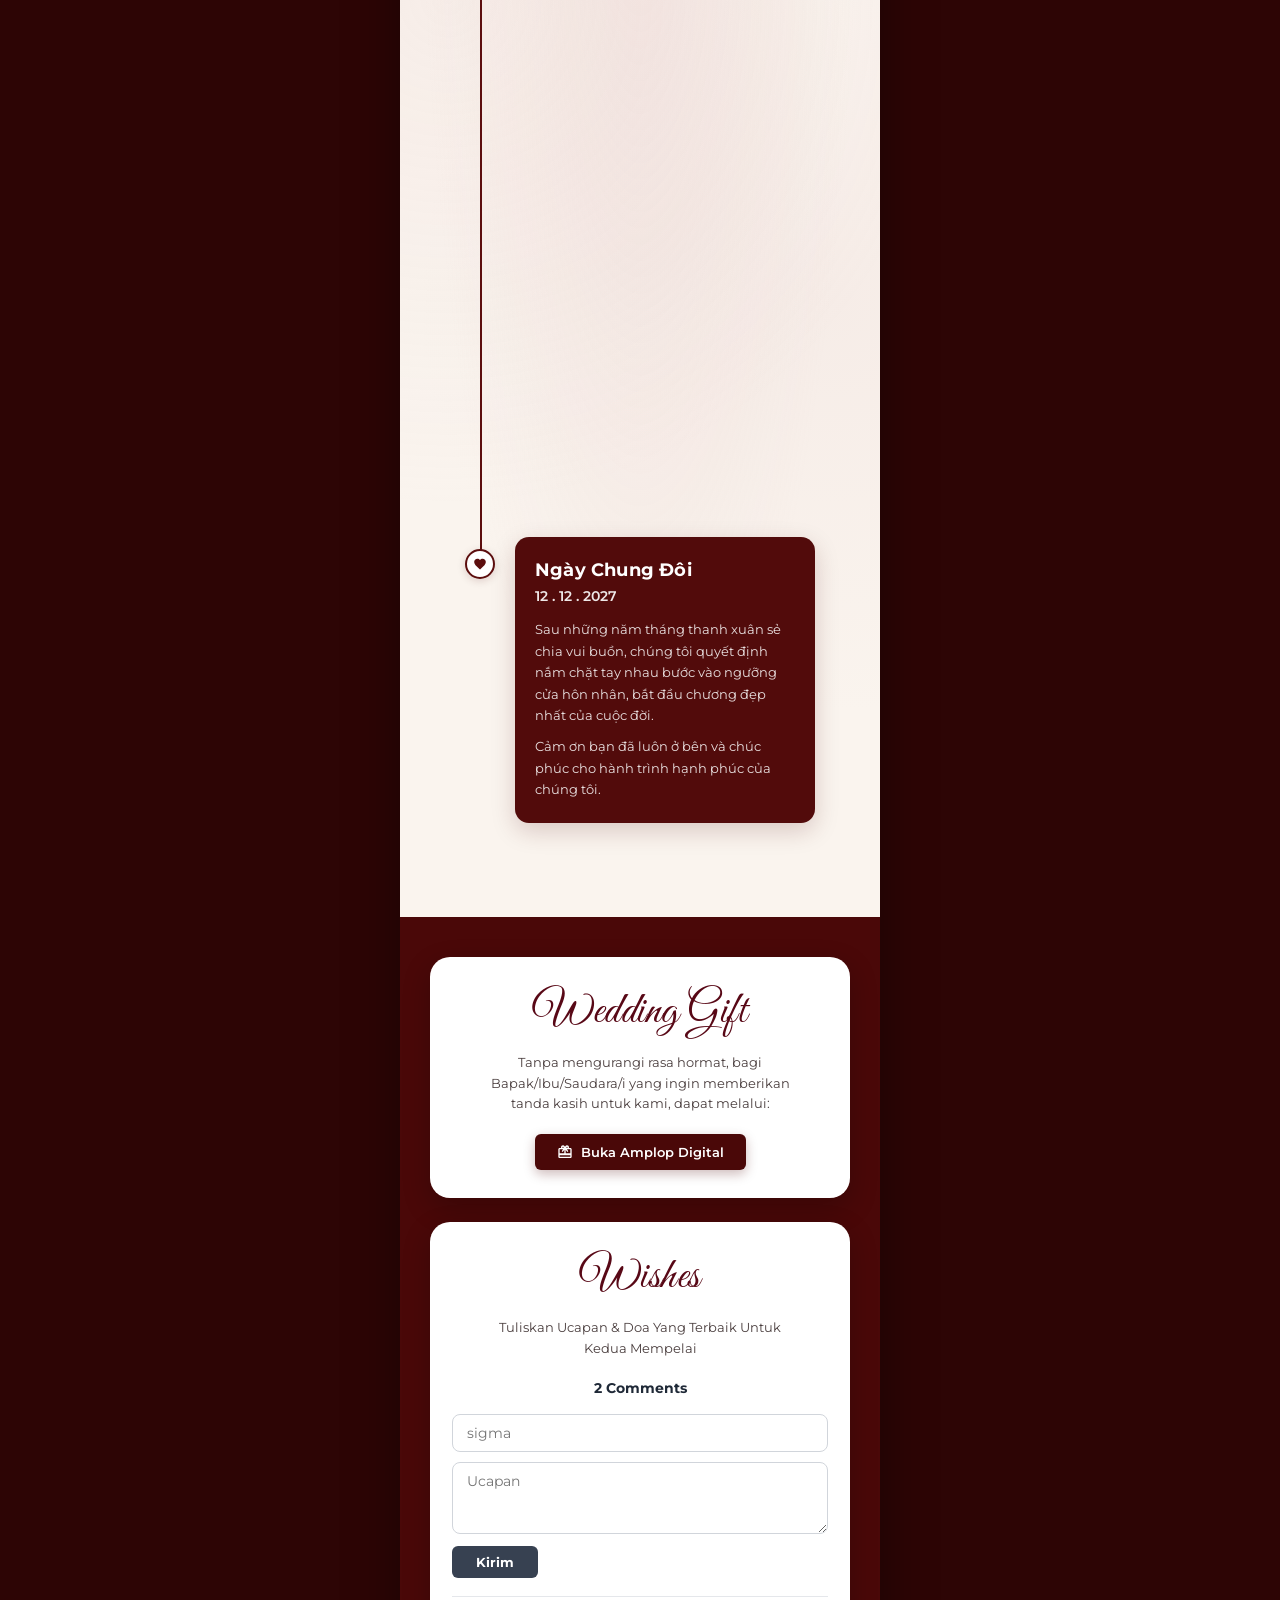
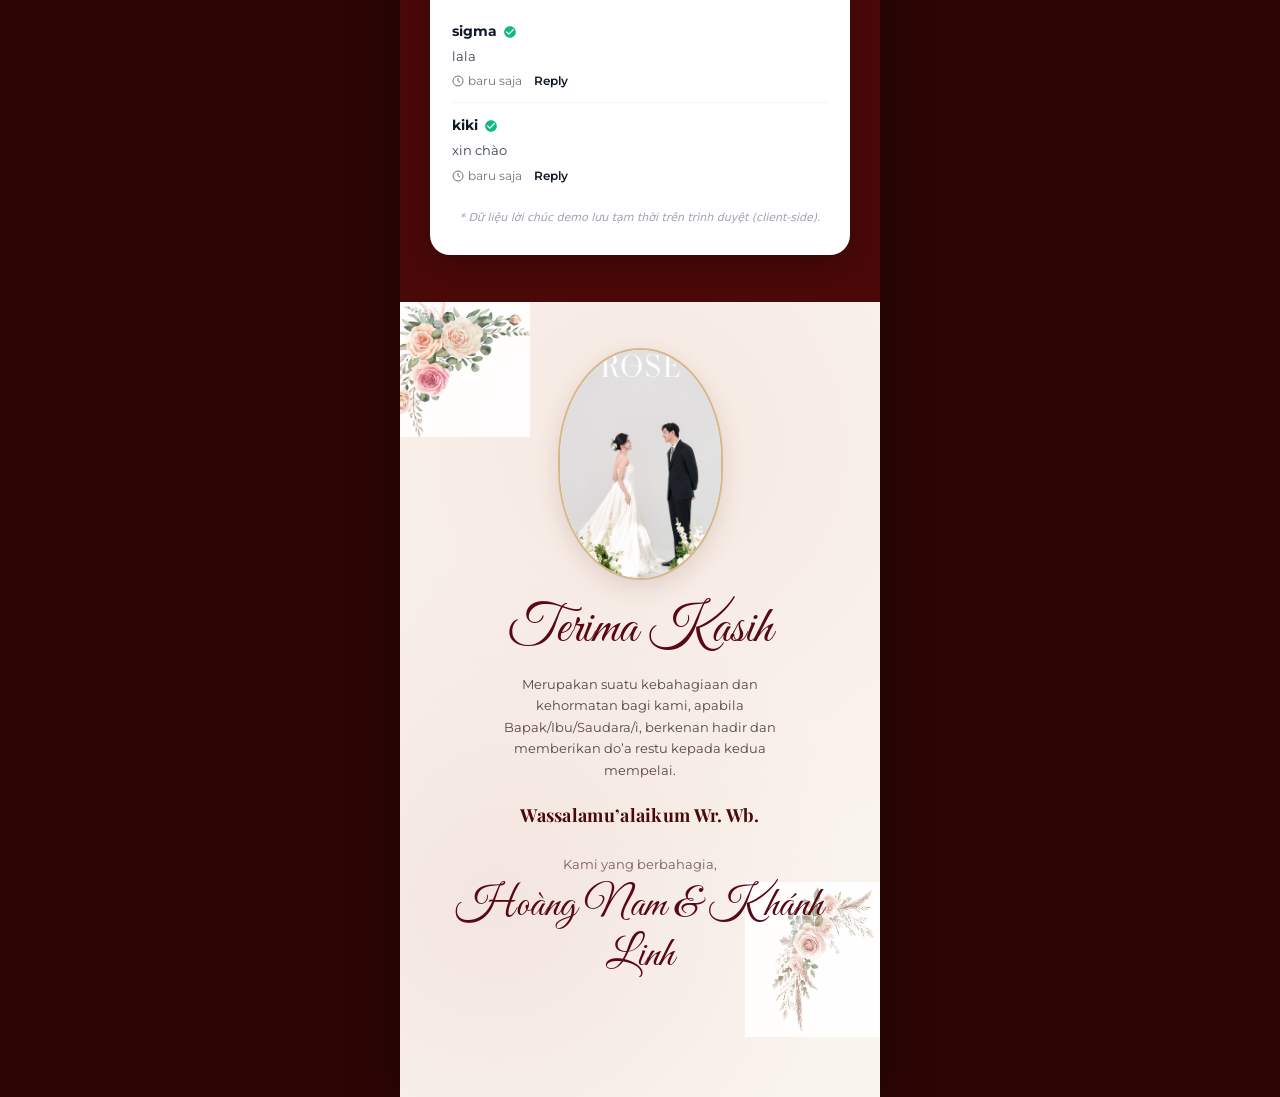
==== commit be4d1255: "End_l4" ====
--- a/index.html
+++ b/index.html
@@ -263,7 +263,7 @@
       <!-- Khối vòm cong màu maroon đậm lớn -->
       <div class="events-arch-panel reveal-on-scroll">
         <!-- Họa tiết hoa màu nước góc trên bên trái -->
-        <img src="assets/images/decorations/flower-events-top-left.svg" alt="Hoa trang trí sự kiện"
+        <img src="assets/images/decorations/hoahong-transparent.png" alt="Hoa trang trí sự kiện"
           class="events-flower-top-left">
 
         <!-- -------------------------------------------------------------------
@@ -520,9 +520,9 @@
          ========================================================================= -->
     <footer id="closing" class="closing-section" aria-label="Lời cảm ơn">
       <!-- Họa tiết hoa trang trí góc -->
-      <img src="assets/images/decorations/flower-bottom-left.svg" alt="Hoa trang trí góc trên"
+      <img src="assets/images/decorations/hoa-anh2.jpg" alt="Hoa trang trí góc trên"
         class="closing-flower closing-flower-top-left" aria-hidden="true">
-      <img src="assets/images/decorations/flower-top-right.svg" alt="Hoa trang trí góc dưới"
+      <img src="assets/images/decorations/hoa3.jpg" alt="Hoa trang trí góc dưới"
         class="closing-flower closing-flower-bottom-right" aria-hidden="true">
 
       <div class="closing-content reveal-on-scroll">
--- a/assets/css/couple.css
+++ b/assets/css/couple.css
@@ -114,7 +114,7 @@
 .flower-groom-accent {
   position: absolute;
   bottom: 5px;
-  right: -40px;
+  right: -60px;
   width: 150px;
   z-index: 1;
   pointer-events: none;
--- a/assets/css/events.css
+++ b/assets/css/events.css
@@ -76,9 +76,9 @@
 /* Hoa trang trí góc trên bên trái khối vòm */
 .events-flower-top-left {
   position: absolute;
-  top: -12px;
-  left: -20px;
-  width: 110px;
+  top: -8px;
+  left: 0px;
+  width: 95px;
   z-index: 3;
   pointer-events: none;
   filter: drop-shadow(0 4px 10px rgba(0, 0, 0, 0.2));
@@ -276,4 +276,4 @@
   height: 1px;
   background: repeating-linear-gradient(to right, rgba(255, 255, 255, 0.35) 0, rgba(255, 255, 255, 0.35) 6px, transparent 6px, transparent 10px);
   margin: 32px auto 30px;
-}
+}
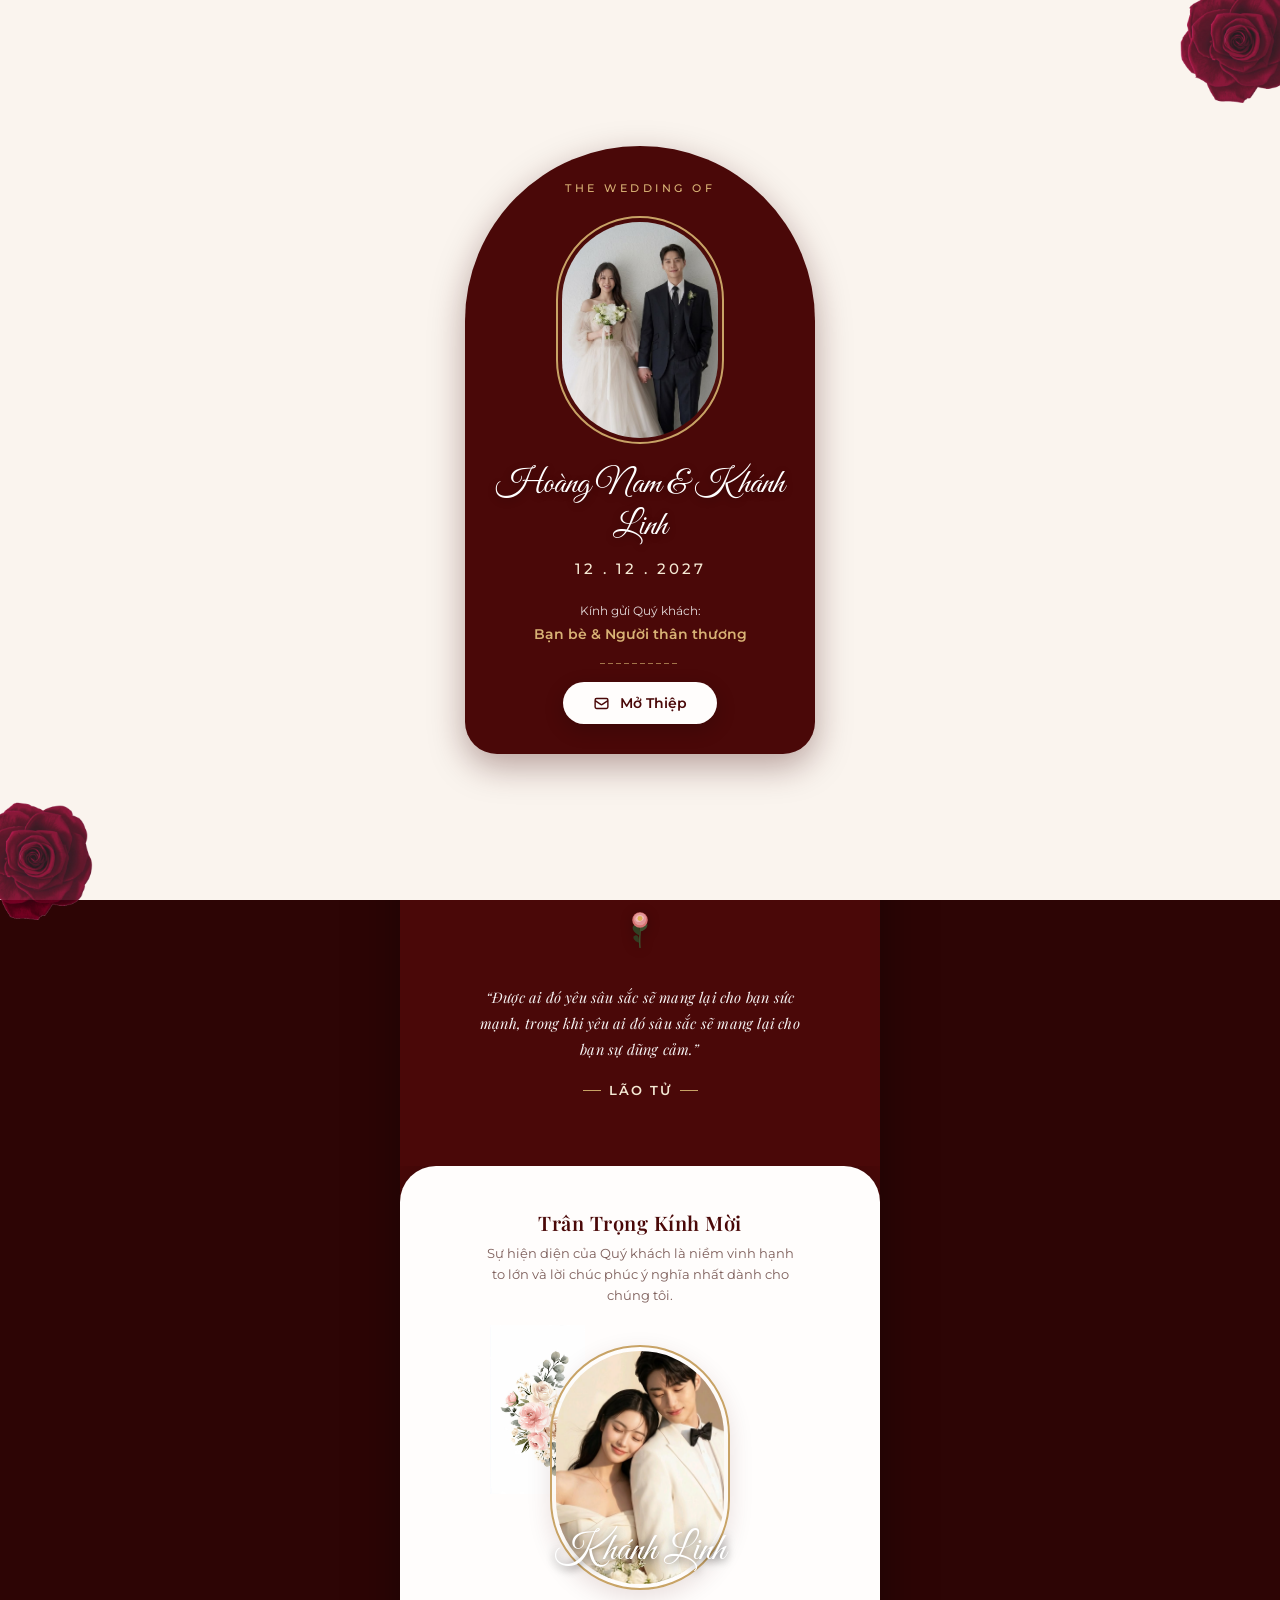
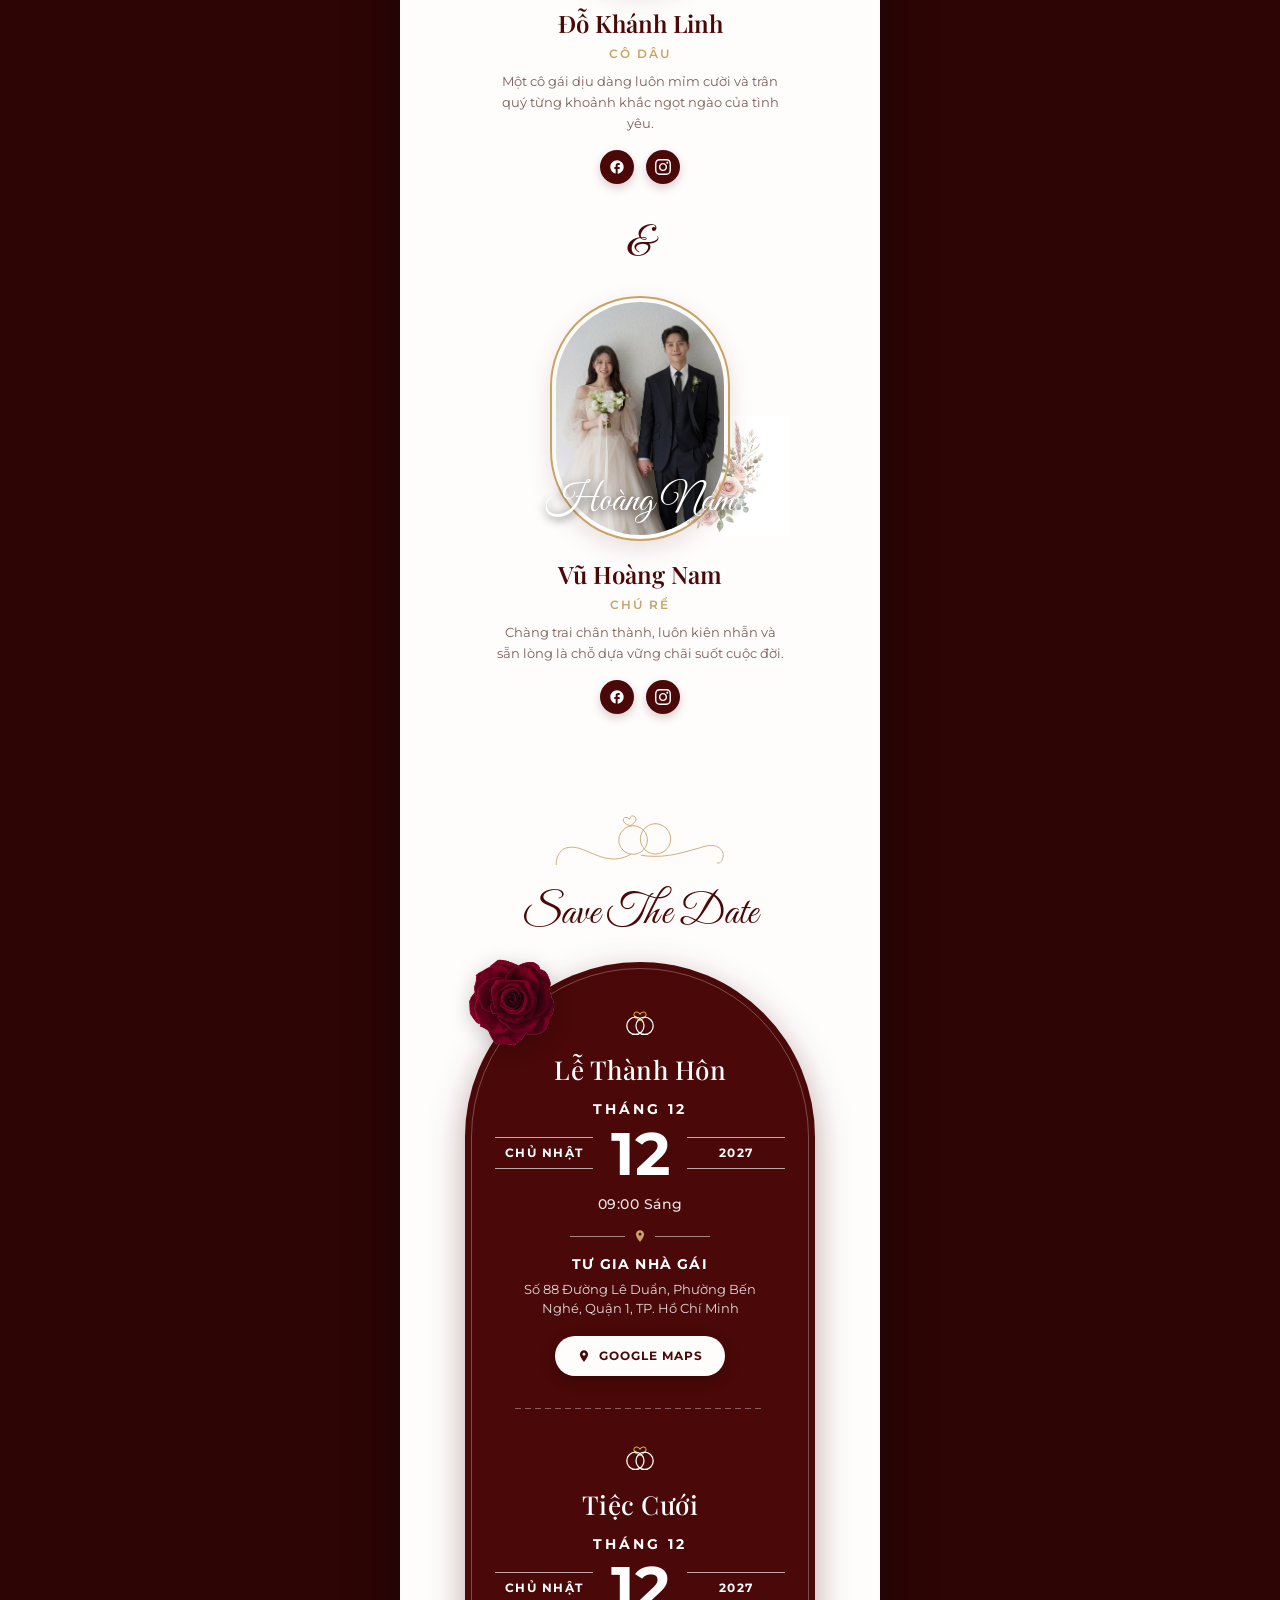
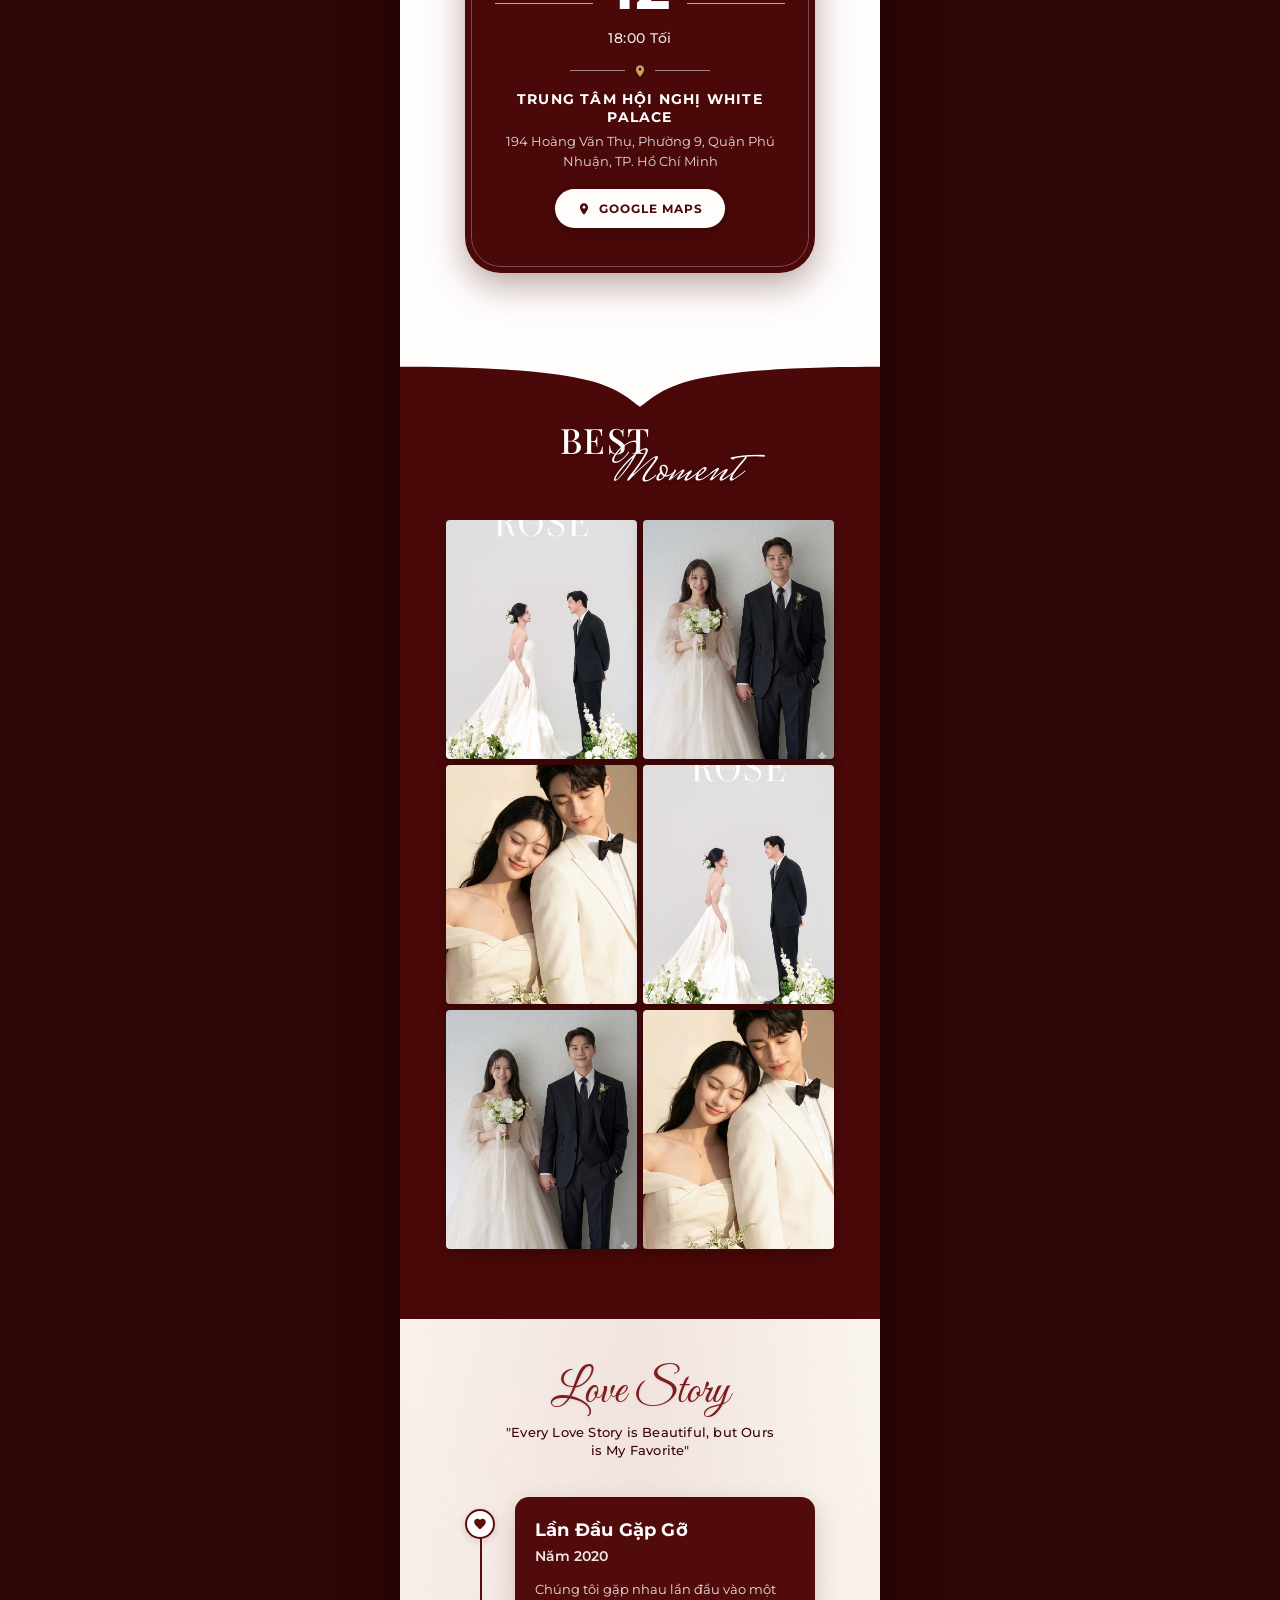
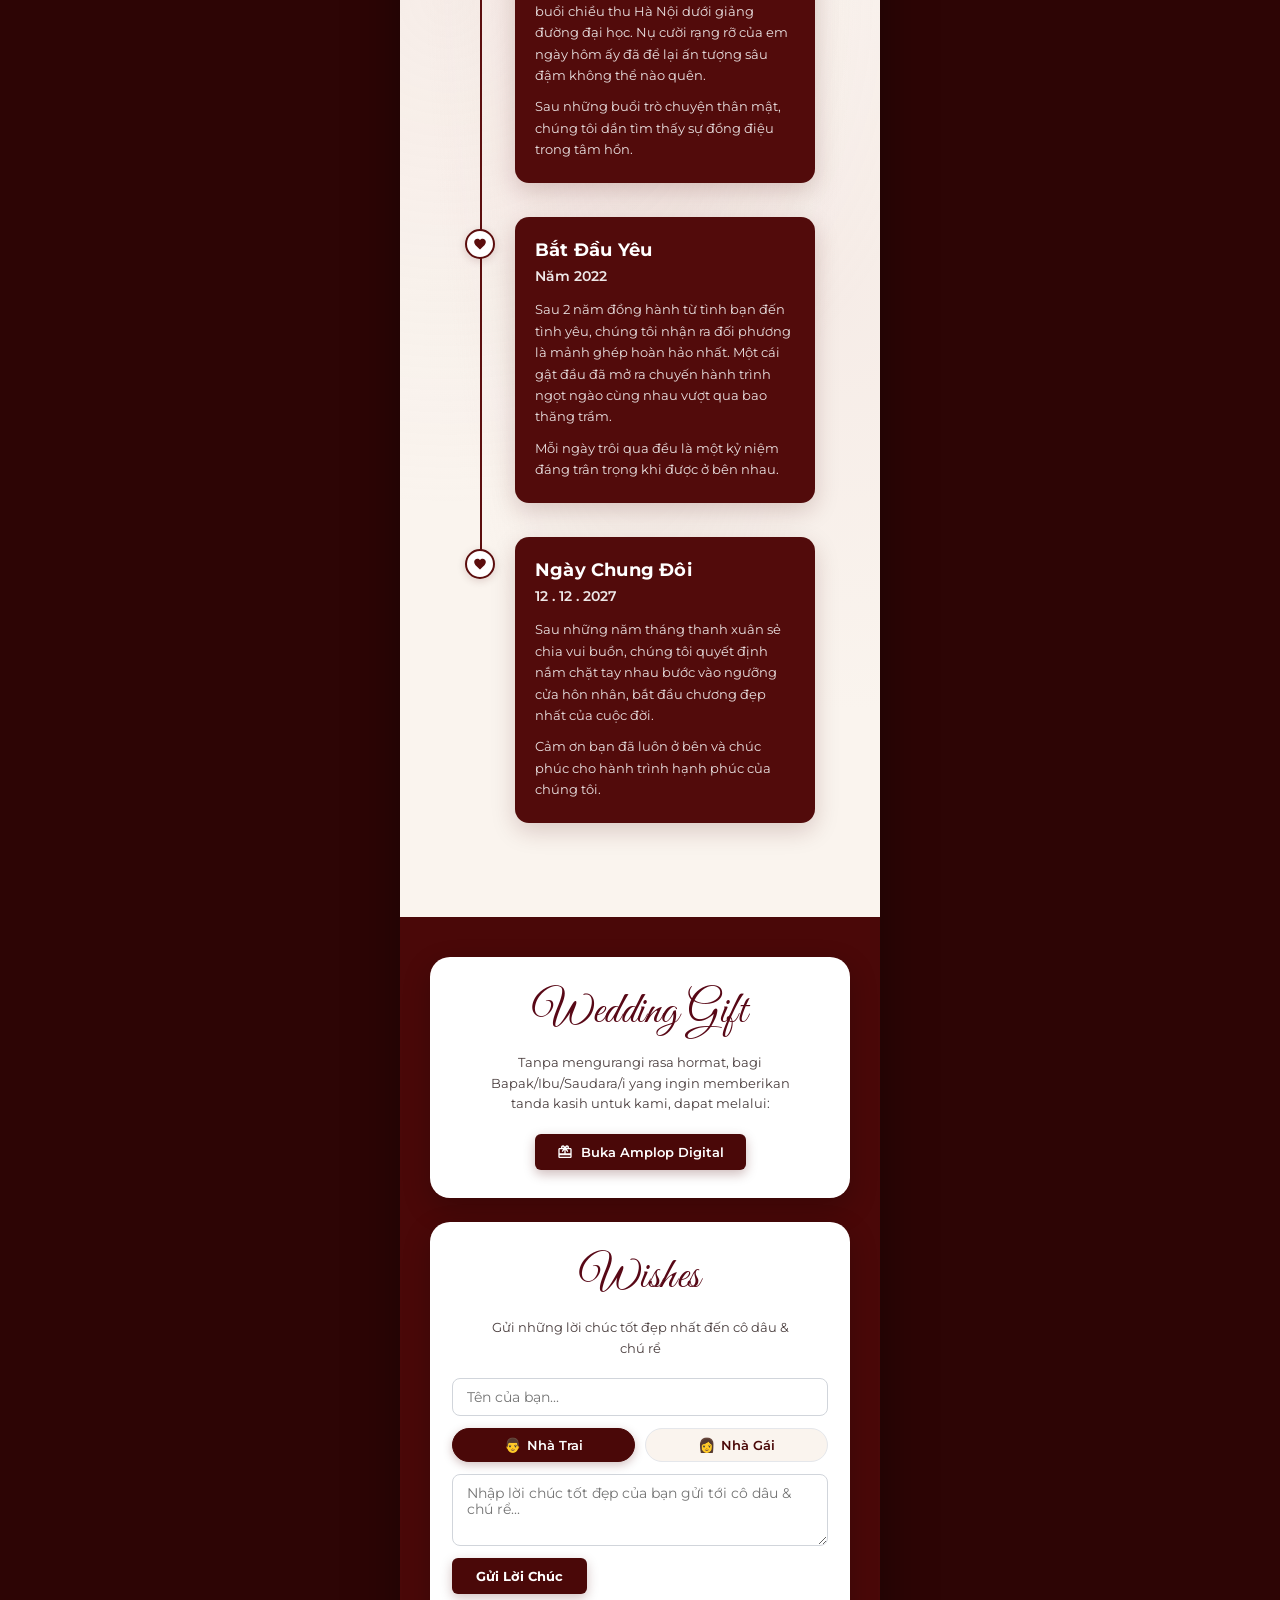
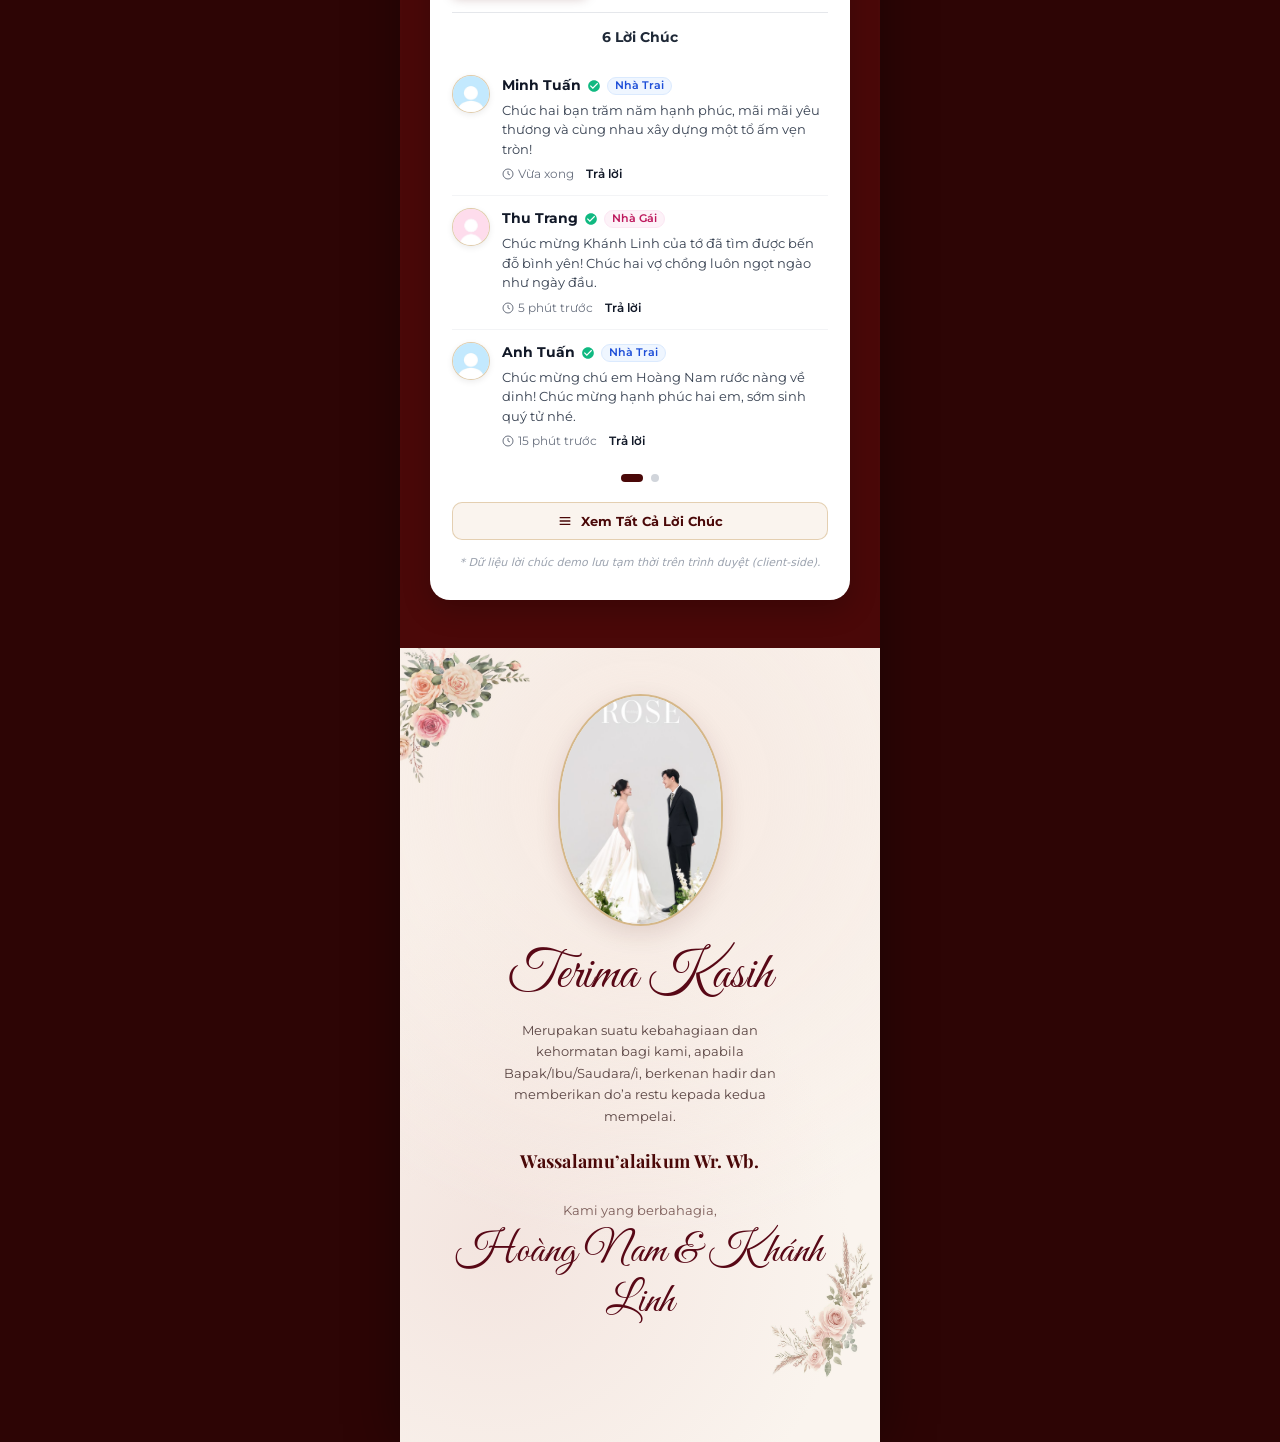
==== commit 3c47cf75: "End_l6" ====
--- a/index.html
+++ b/index.html
@@ -479,33 +479,64 @@
         </div>
       </div>
 
-      <!-- CARD 2: WISHES (SỔ LỜI CHÚC - KHÔNG RSVP) -->
+      <!-- CARD 2: WISHES (SỔ LỜI CHÚC - CAROUSEL 3 MỤC, NHÀ TRAI / NHÀ GÁI, VIEW ALL) -->
       <div id="wishes" class="wishes-card-wrapper reveal-on-scroll">
         <div class="gw-white-card wishes-card">
           <h2 class="gw-script-title" id="wishesTitle">Wishes</h2>
           <p class="gw-description" id="wishesSubtitle">
-            Tuliskan Ucapan &amp; Doa Yang Terbaik Untuk Kedua Mempelai
+            Gửi những lời chúc tốt đẹp nhất đến cô dâu &amp; chú rể
           </p>
 
-          <!-- Bộ đếm số lượng bình luận -->
-          <div class="wishes-count" id="wishesCount">2 Comments</div>
-
-          <!-- Form gửi lời chúc -->
+          <!-- Form gửi lời chúc 3 trường -->
           <form id="wishesForm" class="wishes-form">
-            <input type="text" id="wishName" class="wish-input" placeholder="sigma" required maxlength="50"
+            <!-- Trường 1: Tên người gửi -->
+            <input type="text" id="wishName" class="wish-input" placeholder="Tên của bạn..." required maxlength="50"
               autocomplete="name" aria-label="Tên người gửi">
-            <textarea id="wishMessage" class="wish-textarea" placeholder="Ucapan" rows="3" required maxlength="500"
+
+            <!-- Trường 2: Chọn Nhà trai hoặc Nhà gái -->
+            <div class="wish-side-selector" role="radiogroup" aria-label="Khách của nhà">
+              <button type="button" class="btn-side-pill active" data-side="groom" id="sideGroomBtn" aria-checked="true" role="radio">
+                <span class="side-pill-icon">👨</span>
+                <span>Nhà Trai</span>
+              </button>
+              <button type="button" class="btn-side-pill" data-side="bride" id="sideBrideBtn" aria-checked="false" role="radio">
+                <span class="side-pill-icon">👩</span>
+                <span>Nhà Gái</span>
+              </button>
+            </div>
+            <input type="hidden" id="wishSide" value="groom">
+
+            <!-- Trường 3: Nội dung lời chúc -->
+            <textarea id="wishMessage" class="wish-textarea" placeholder="Nhập lời chúc tốt đẹp của bạn gửi tới cô dâu &amp; chú rể..." rows="3" required maxlength="500"
               aria-label="Lời chúc"></textarea>
-            <button type="submit" id="btnSubmitWish" class="btn-wish-submit">Kirim</button>
+
+            <!-- Nút gửi màu đỏ burgundy -->
+            <button type="submit" id="btnSubmitWish" class="btn-wish-submit">Gửi Lời Chúc</button>
           </form>
 
           <!-- Vạch phân cách -->
           <div class="wishes-divider" aria-hidden="true"></div>
 
-          <!-- Danh sách lời chúc -->
-          <div id="wishesList" class="wishes-list" aria-label="Danh sách lời chúc">
-            <!-- Điền tự động bởi assets/js/gift-wishes.js -->
-          </div>
+          <!-- Bộ đếm số lượng bình luận -->
+          <div class="wishes-count" id="wishesCount">0 Lời Chúc</div>
+
+          <!-- Khung xoay vòng Carousel (hiển thị 3 lời chúc mỗi trang, tự động mờ dần chuyển trang) -->
+          <div class="wishes-carousel-wrap" id="wishesCarouselWrap" aria-label="Bình luận xoay vòng">
+            <div id="wishesList" class="wishes-list" aria-live="polite">
+              <!-- Điền tự động bởi assets/js/gift-wishes.js -->
+            </div>
+
+            <!-- Các chấm tròn chuyển trang thủ công -->
+            <div class="wishes-dots" id="wishesDots" aria-label="Chuyển trang lời chúc"></div>
+          </div>
+
+          <!-- Nút Xem Tất Cả Lời Chúc (View All) -->
+          <button type="button" class="btn-view-all-wishes" id="btnViewAllWishes" aria-label="Xem tất cả lời chúc">
+            <svg viewBox="0 0 24 24" width="16" height="16" fill="currentColor">
+              <path d="M4 6h16v2H4zm0 5h16v2H4zm0 5h16v2H4z"/>
+            </svg>
+            <span id="btnViewAllWishesText">Xem Tất Cả Lời Chúc</span>
+          </button>
 
           <!-- Ghi chú dữ liệu demo -->
           <p class="wishes-demo-note" id="wishesDemoNote">
@@ -645,6 +676,49 @@
       <!-- Cảnh báo Demo bắt buộc -->
       <div class="gift-demo-alert" id="giftDemoAlert">
         ⚠️ ĐÂY LÀ QR DEMO MINH HOẠ — VUI LÒNG KHÔNG THỰC HIỆN GIAO DỊCH CHUYỂN TIỀN THẬT.
+      </div>
+    </div>
+  </div>
+
+  <!-- =========================================================================
+       MODAL POPUP XEM TẤT CẢ LỜI CHÚC (VIEW ALL WISHES MODAL)
+       ========================================================================= -->
+  <div id="wishesAllModal" class="wishes-all-modal" aria-hidden="true" role="dialog" aria-modal="true"
+    aria-label="Xem tất cả lời chúc">
+    <div class="wishes-all-backdrop" id="wishesAllBackdrop"></div>
+    <div class="wishes-all-dialog">
+      <!-- Nút đóng modal -->
+      <button type="button" class="wishes-all-close" id="wishesAllClose" aria-label="Đóng danh sách">
+        <svg viewBox="0 0 24 24" fill="none" stroke="currentColor" stroke-width="2.2" stroke-linecap="round"
+          stroke-linejoin="round">
+          <line x1="18" y1="6" x2="6" y2="18"></line>
+          <line x1="6" y1="6" x2="18" y2="18"></line>
+        </svg>
+      </button>
+
+      <!-- Tiêu đề & phụ đề -->
+      <h3 class="wishes-all-title">Sổ Lưu Bút Lời Chúc</h3>
+      <p class="wishes-all-subtitle" id="wishesAllSubtitle">Toàn bộ lời chúc phúc từ bạn bè và người thân</p>
+
+      <!-- Bộ lọc Nhà trai / Nhà gái / Tất cả -->
+      <div class="wishes-filter-tabs" role="tablist" aria-label="Lọc theo phía gia đình">
+        <button type="button" class="btn-filter-tab active" data-filter="all" id="filterAllBtn" role="tab" aria-selected="true">
+          <span>Tất Cả</span>
+          <span class="filter-count" id="filterAllCount">0</span>
+        </button>
+        <button type="button" class="btn-filter-tab" data-filter="groom" id="filterGroomBtn" role="tab" aria-selected="false">
+          <span>👨 Nhà Trai</span>
+          <span class="filter-count" id="filterGroomCount">0</span>
+        </button>
+        <button type="button" class="btn-filter-tab" data-filter="bride" id="filterBrideBtn" role="tab" aria-selected="false">
+          <span>👩 Nhà Gái</span>
+          <span class="filter-count" id="filterBrideCount">0</span>
+        </button>
+      </div>
+
+      <!-- Danh sách cuộn dạng feed Facebook -->
+      <div class="wishes-all-scroll-list" id="wishesAllScrollList">
+        <!-- Điền tự động bởi assets/js/gift-wishes.js -->
       </div>
     </div>
   </div>
--- a/assets/css/gift-wishes.css
+++ b/assets/css/gift-wishes.css
@@ -330,6 +330,50 @@
   text-align: left;
 }
 
+/* Thanh chọn Nhà trai / Nhà gái */
+.wish-side-selector {
+  display: flex;
+  gap: 10px;
+  margin-top: 2px;
+  margin-bottom: 2px;
+}
+
+.btn-side-pill {
+  flex: 1;
+  display: inline-flex;
+  align-items: center;
+  justify-content: center;
+  gap: 6px;
+  padding: 8px 12px;
+  border-radius: 20px;
+  border: 1.5px solid #E5E7EB;
+  background-color: #FAF4EE;
+  color: #4A0808;
+  font-family: var(--font-sans);
+  font-size: 13px;
+  font-weight: 600;
+  cursor: pointer;
+  transition: all 0.2s ease;
+  user-select: none;
+}
+
+.btn-side-pill:hover {
+  background-color: #F4E8D3;
+  border-color: rgba(200, 163, 102, 0.7);
+}
+
+.btn-side-pill.active {
+  background-color: #4A0808;
+  border-color: #4A0808;
+  color: #FFFFFF;
+  box-shadow: 0 3px 10px rgba(74, 8, 8, 0.25);
+}
+
+.btn-side-pill .side-pill-icon {
+  font-size: 14px;
+  line-height: 1;
+}
+
 .wish-input,
 .wish-textarea {
   width: 100%;
@@ -356,59 +400,97 @@
   min-height: 72px;
 }
 
+/* Nút gửi màu đỏ burgundy nổi bật */
 .btn-wish-submit {
   align-self: flex-start;
-  background-color: #374151;
+  background-color: #4A0808;
   color: #FFFFFF;
   font-family: var(--font-sans);
   font-size: 13px;
   font-weight: 700;
-  padding: 8px 24px;
+  padding: 10px 24px;
   border: none;
   border-radius: 6px;
   cursor: pointer;
-  transition: background-color 0.2s ease, transform 0.15s ease;
+  box-shadow: 0 4px 12px rgba(74, 8, 8, 0.25);
+  transition: background-color 0.2s ease, transform 0.15s ease, box-shadow 0.2s ease;
   margin-top: 2px;
 }
 
 .btn-wish-submit:hover {
-  background-color: #1F2937;
+  background-color: #380404;
+  transform: translateY(-1px);
+  box-shadow: 0 6px 16px rgba(74, 8, 8, 0.35);
 }
 
 .btn-wish-submit:active {
   transform: translateY(1px);
 }
 
-/* Đường phân cách danh sách lời chúc */
+/* Đường phân cách */
 .wishes-divider {
   height: 1px;
   background-color: #E5E7EB;
-  margin: 18px 0 12px 0;
-}
-
-/* Danh sách lời chúc */
+  margin: 18px 0 14px 0;
+}
+
+/* Khung Carousel xoay vòng 3 lời chúc */
+.wishes-carousel-wrap {
+  position: relative;
+  text-align: left;
+}
+
 .wishes-list {
   display: flex;
   flex-direction: column;
   gap: 0;
   text-align: left;
-}
-
-/* Từng lời chúc */
+  opacity: 1;
+  transform: translateY(0);
+  transition: opacity 0.35s ease, transform 0.35s ease;
+}
+
+.wishes-list.fade-out {
+  opacity: 0;
+  transform: translateY(6px);
+}
+
+/* Từng lời chúc có Avatar */
 .wish-item {
+  display: flex;
+  align-items: flex-start;
+  gap: 12px;
   padding: 12px 0;
   border-bottom: 1px solid #F3F4F6;
+  text-align: left;
 }
 
 .wish-item:last-child {
   border-bottom: none;
 }
 
+.wish-avatar-img {
+  width: 38px;
+  height: 38px;
+  border-radius: 50%;
+  object-fit: cover;
+  border: 1.5px solid rgba(200, 163, 102, 0.5);
+  flex-shrink: 0;
+  background-color: #FAF4EE;
+  box-shadow: 0 2px 6px rgba(0, 0, 0, 0.08);
+}
+
+.wish-item-main {
+  flex: 1;
+  min-width: 0;
+}
+
 .wish-item-header {
   display: flex;
   align-items: center;
   gap: 6px;
   margin-bottom: 4px;
+  flex-wrap: wrap;
 }
 
 .wish-author {
@@ -416,6 +498,28 @@
   font-size: 13.5px;
   font-weight: 700;
   color: #111827;
+}
+
+/* Huy hiệu nhà trai / nhà gái */
+.wish-side-badge {
+  font-family: var(--font-sans);
+  font-size: 10.5px;
+  font-weight: 600;
+  padding: 1px 7px;
+  border-radius: 10px;
+  line-height: 1.3;
+}
+
+.wish-side-badge.groom {
+  background-color: #EFF6FF;
+  color: #1D4ED8;
+  border: 1px solid #DBEAFE;
+}
+
+.wish-side-badge.bride {
+  background-color: #FDF2F8;
+  color: #BE185D;
+  border: 1px solid #FCE7F3;
 }
 
 /* Icon tích xanh đã xác thực */
@@ -476,6 +580,72 @@
   text-decoration: underline;
 }
 
+/* Các chấm tròn chuyển trang thủ công (Dots Indicator) */
+.wishes-dots {
+  display: flex;
+  align-items: center;
+  justify-content: center;
+  gap: 8px;
+  margin: 12px 0 16px 0;
+}
+
+.wish-dot {
+  width: 8px;
+  height: 8px;
+  border-radius: 50%;
+  background-color: #D1D5DB;
+  border: none;
+  cursor: pointer;
+  padding: 0;
+  transition: all 0.25s ease;
+}
+
+.wish-dot:hover {
+  background-color: #9CA3AF;
+}
+
+.wish-dot.active {
+  width: 22px;
+  border-radius: 4px;
+  background-color: #4A0808;
+}
+
+/* Nút Xem Tất Cả Lời Chúc (View All Button) */
+.btn-view-all-wishes {
+  display: inline-flex;
+  align-items: center;
+  justify-content: center;
+  gap: 8px;
+  width: 100%;
+  background-color: #FAF4EE;
+  border: 1.5px solid rgba(200, 163, 102, 0.45);
+  border-radius: 10px;
+  padding: 10px 16px;
+  font-family: var(--font-sans);
+  font-size: 13px;
+  font-weight: 700;
+  color: #4A0808;
+  cursor: pointer;
+  transition: background-color 0.2s, border-color 0.2s, transform 0.15s;
+  box-sizing: border-box;
+  margin-top: 4px;
+  margin-bottom: 4px;
+}
+
+.btn-view-all-wishes:hover {
+  background-color: #F4E8D3;
+  border-color: #4A0808;
+  transform: translateY(-1px);
+}
+
+.btn-view-all-wishes:active {
+  transform: translateY(1px);
+}
+
+.btn-view-all-wishes svg {
+  flex-shrink: 0;
+}
+
 /* Ghi chú demo ở đáy card */
 .wishes-demo-note {
   font-family: var(--font-sans);
@@ -483,6 +653,185 @@
   font-style: italic;
   color: #9CA3AF;
   text-align: center;
-  margin: 12px 0 0 0;
-}
-
+  margin: 10px 0 0 0;
+}
+
+/* --------------------------------------------------------------------------
+   MODAL POPUP XEM TẤT CẢ LỜI CHÚC (VIEW ALL WISHES MODAL)
+   -------------------------------------------------------------------------- */
+.wishes-all-modal {
+  position: fixed;
+  inset: 0;
+  z-index: 2000;
+  display: flex;
+  align-items: center;
+  justify-content: center;
+  padding: 16px;
+  box-sizing: border-box;
+  opacity: 0;
+  visibility: hidden;
+  pointer-events: none;
+  transition: opacity 0.3s ease, visibility 0.3s ease;
+}
+
+.wishes-all-modal.is-open {
+  opacity: 1;
+  visibility: visible;
+  pointer-events: auto;
+}
+
+.wishes-all-backdrop {
+  position: absolute;
+  inset: 0;
+  background-color: rgba(15, 3, 3, 0.65);
+  backdrop-filter: blur(4px);
+  -webkit-backdrop-filter: blur(4px);
+}
+
+.wishes-all-dialog {
+  position: relative;
+  z-index: 2;
+  width: 100%;
+  max-width: 440px;
+  height: 85vh;
+  max-height: 640px;
+  background-color: #FFFDFC;
+  border-radius: 20px;
+  padding: 24px 20px 20px;
+  box-shadow: 0 16px 40px rgba(0, 0, 0, 0.35);
+  box-sizing: border-box;
+  display: flex;
+  flex-direction: column;
+  transform: scale(0.92) translateY(12px);
+  transition: transform 0.3s cubic-bezier(0.16, 1, 0.3, 1);
+}
+
+.wishes-all-modal.is-open .wishes-all-dialog {
+  transform: scale(1) translateY(0);
+}
+
+.wishes-all-close {
+  position: absolute;
+  top: 14px;
+  right: 14px;
+  width: 32px;
+  height: 32px;
+  background: rgba(74, 8, 8, 0.08);
+  border: none;
+  border-radius: 50%;
+  color: #4A0808;
+  display: flex;
+  align-items: center;
+  justify-content: center;
+  cursor: pointer;
+  transition: background-color 0.2s, transform 0.15s;
+}
+
+.wishes-all-close:hover {
+  background: rgba(74, 8, 8, 0.16);
+  transform: scale(1.05);
+}
+
+.wishes-all-close svg {
+  width: 18px;
+  height: 18px;
+  stroke: currentColor;
+}
+
+.wishes-all-title {
+  font-family: var(--font-serif);
+  font-size: 20px;
+  font-weight: 700;
+  color: #4A0808;
+  margin: 0 0 4px 0;
+  text-align: center;
+}
+
+.wishes-all-subtitle {
+  font-family: var(--font-sans);
+  font-size: 12px;
+  color: #7D5E5A;
+  margin: 0 0 14px 0;
+  text-align: center;
+}
+
+/* Các tab lọc (Tất cả / Nhà trai / Nhà gái) */
+.wishes-filter-tabs {
+  display: flex;
+  gap: 6px;
+  padding-bottom: 12px;
+  border-bottom: 1px solid #E5E7EB;
+  margin-bottom: 12px;
+}
+
+.btn-filter-tab {
+  flex: 1;
+  display: inline-flex;
+  align-items: center;
+  justify-content: center;
+  gap: 4px;
+  padding: 7px 8px;
+  border-radius: 18px;
+  border: 1px solid #E5E7EB;
+  background-color: #FAF4EE;
+  color: #4A0808;
+  font-family: var(--font-sans);
+  font-size: 12px;
+  font-weight: 600;
+  cursor: pointer;
+  transition: all 0.2s;
+  user-select: none;
+}
+
+.btn-filter-tab:hover {
+  background-color: #F4E8D3;
+}
+
+.btn-filter-tab.active {
+  background-color: #4A0808;
+  color: #FFFFFF;
+  border-color: #4A0808;
+  box-shadow: 0 2px 8px rgba(74, 8, 8, 0.2);
+}
+
+.btn-filter-tab .filter-count {
+  display: inline-flex;
+  align-items: center;
+  justify-content: center;
+  min-width: 18px;
+  height: 18px;
+  padding: 0 4px;
+  border-radius: 9px;
+  font-size: 10.5px;
+  font-weight: 700;
+}
+
+.btn-filter-tab.active .filter-count {
+  background-color: rgba(255, 255, 255, 0.25);
+  color: #FFFFFF;
+}
+
+.btn-filter-tab:not(.active) .filter-count {
+  background-color: #E5E7EB;
+  color: #4B5563;
+}
+
+/* Vùng cuộn dọc dạng feed lướt Facebook */
+.wishes-all-scroll-list {
+  flex: 1;
+  overflow-y: auto;
+  padding-right: 4px;
+  display: flex;
+  flex-direction: column;
+  gap: 0;
+  -webkit-overflow-scrolling: touch;
+}
+
+.wishes-all-scroll-list::-webkit-scrollbar {
+  width: 4px;
+}
+
+.wishes-all-scroll-list::-webkit-scrollbar-thumb {
+  background-color: rgba(74, 8, 8, 0.2);
+  border-radius: 4px;
+}
--- a/assets/css/closing.css
+++ b/assets/css/closing.css
@@ -17,7 +17,7 @@
 .closing-section {
   position: relative;
   background-color: var(--color-bg-cream);
-  background-image: 
+  background-image:
     radial-gradient(circle at 50% 18%, rgba(244, 228, 220, 0.7) 0%, rgba(250, 244, 238, 0) 65%),
     radial-gradient(circle at 20% 75%, rgba(235, 210, 205, 0.45) 0%, rgba(250, 244, 238, 0) 50%);
   padding: 46px 20px 115px 20px;
@@ -31,6 +31,7 @@
   position: absolute;
   pointer-events: none;
   z-index: 1;
+  mix-blend-mode: multiply;
 }
 
 .closing-flower-top-left {
@@ -46,7 +47,7 @@
   right: -20px;
   width: 155px;
   height: 155px;
-  transform: rotate(180deg);
+  transform: rotate(0deg);
   opacity: 0.9;
 }
 
@@ -135,5 +136,4 @@
   line-height: 1.2;
   margin: 0;
   letter-spacing: 0.5px;
-}
-
+}
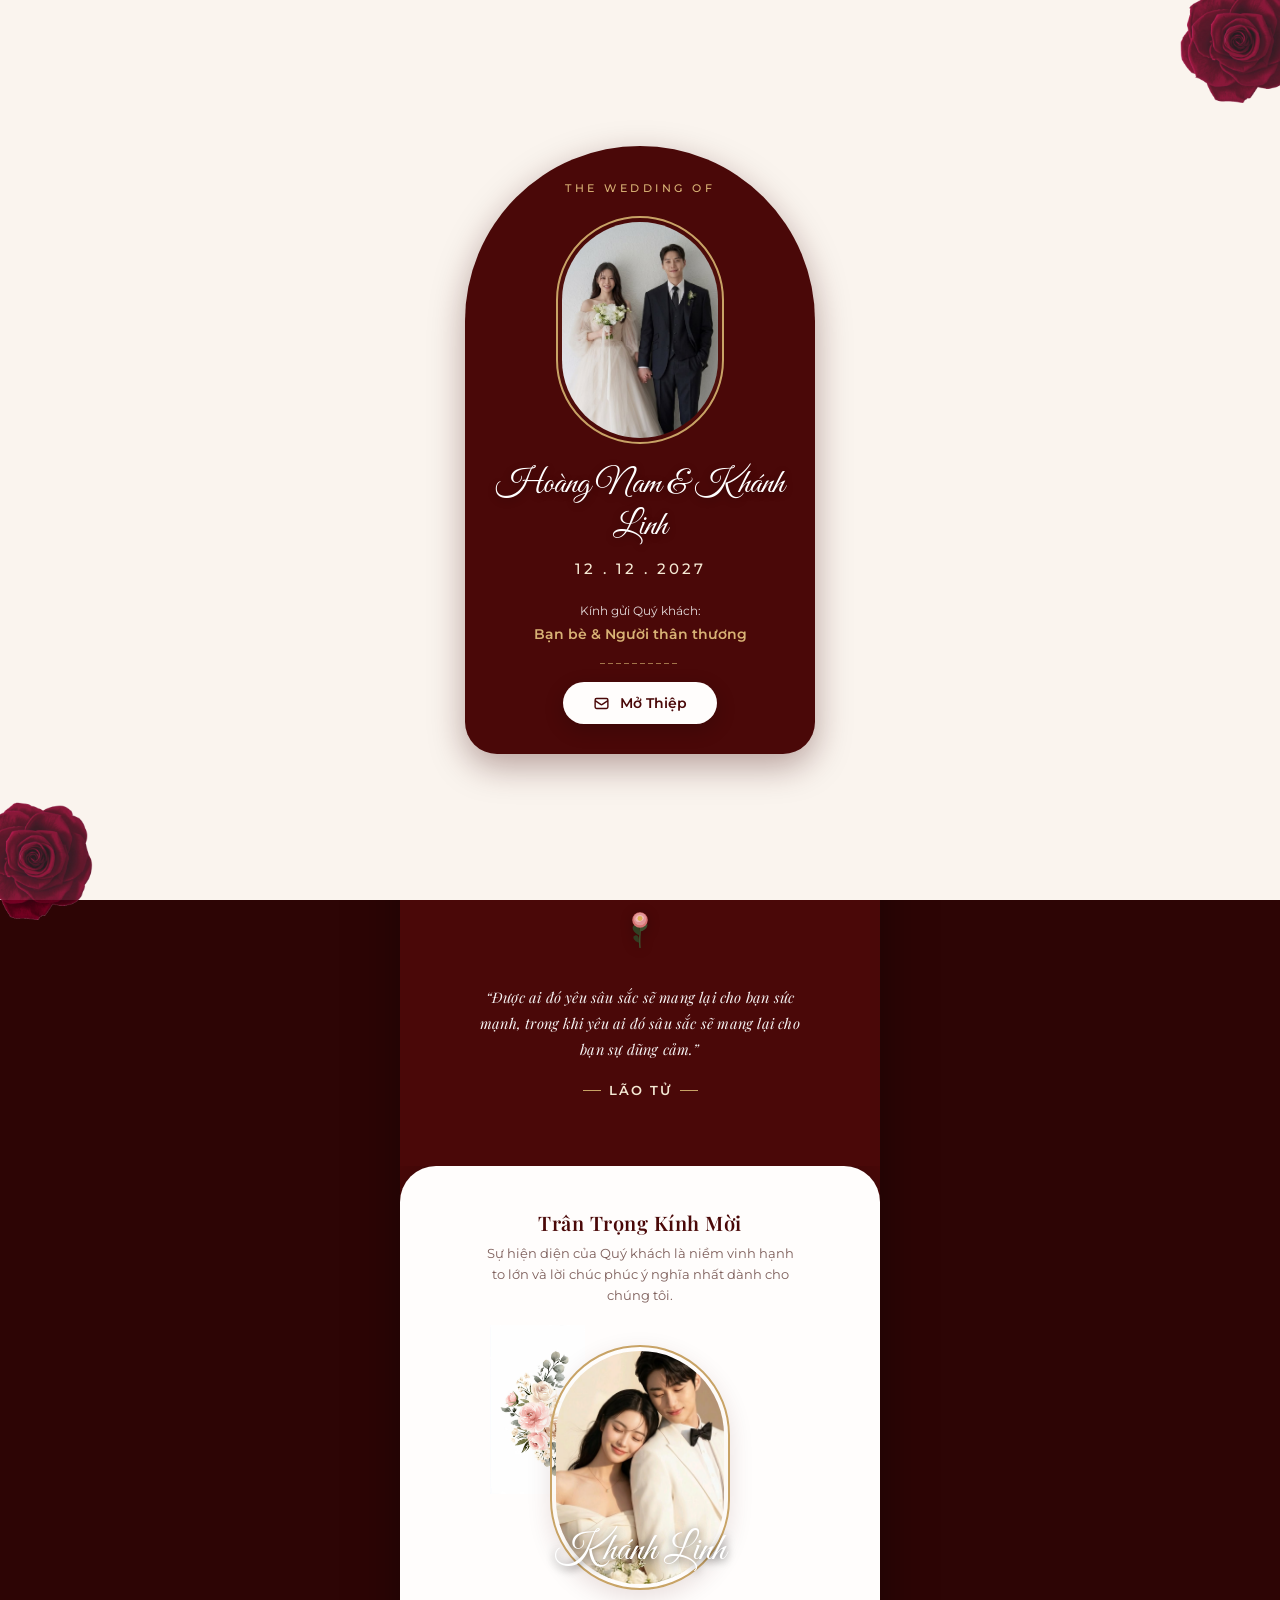
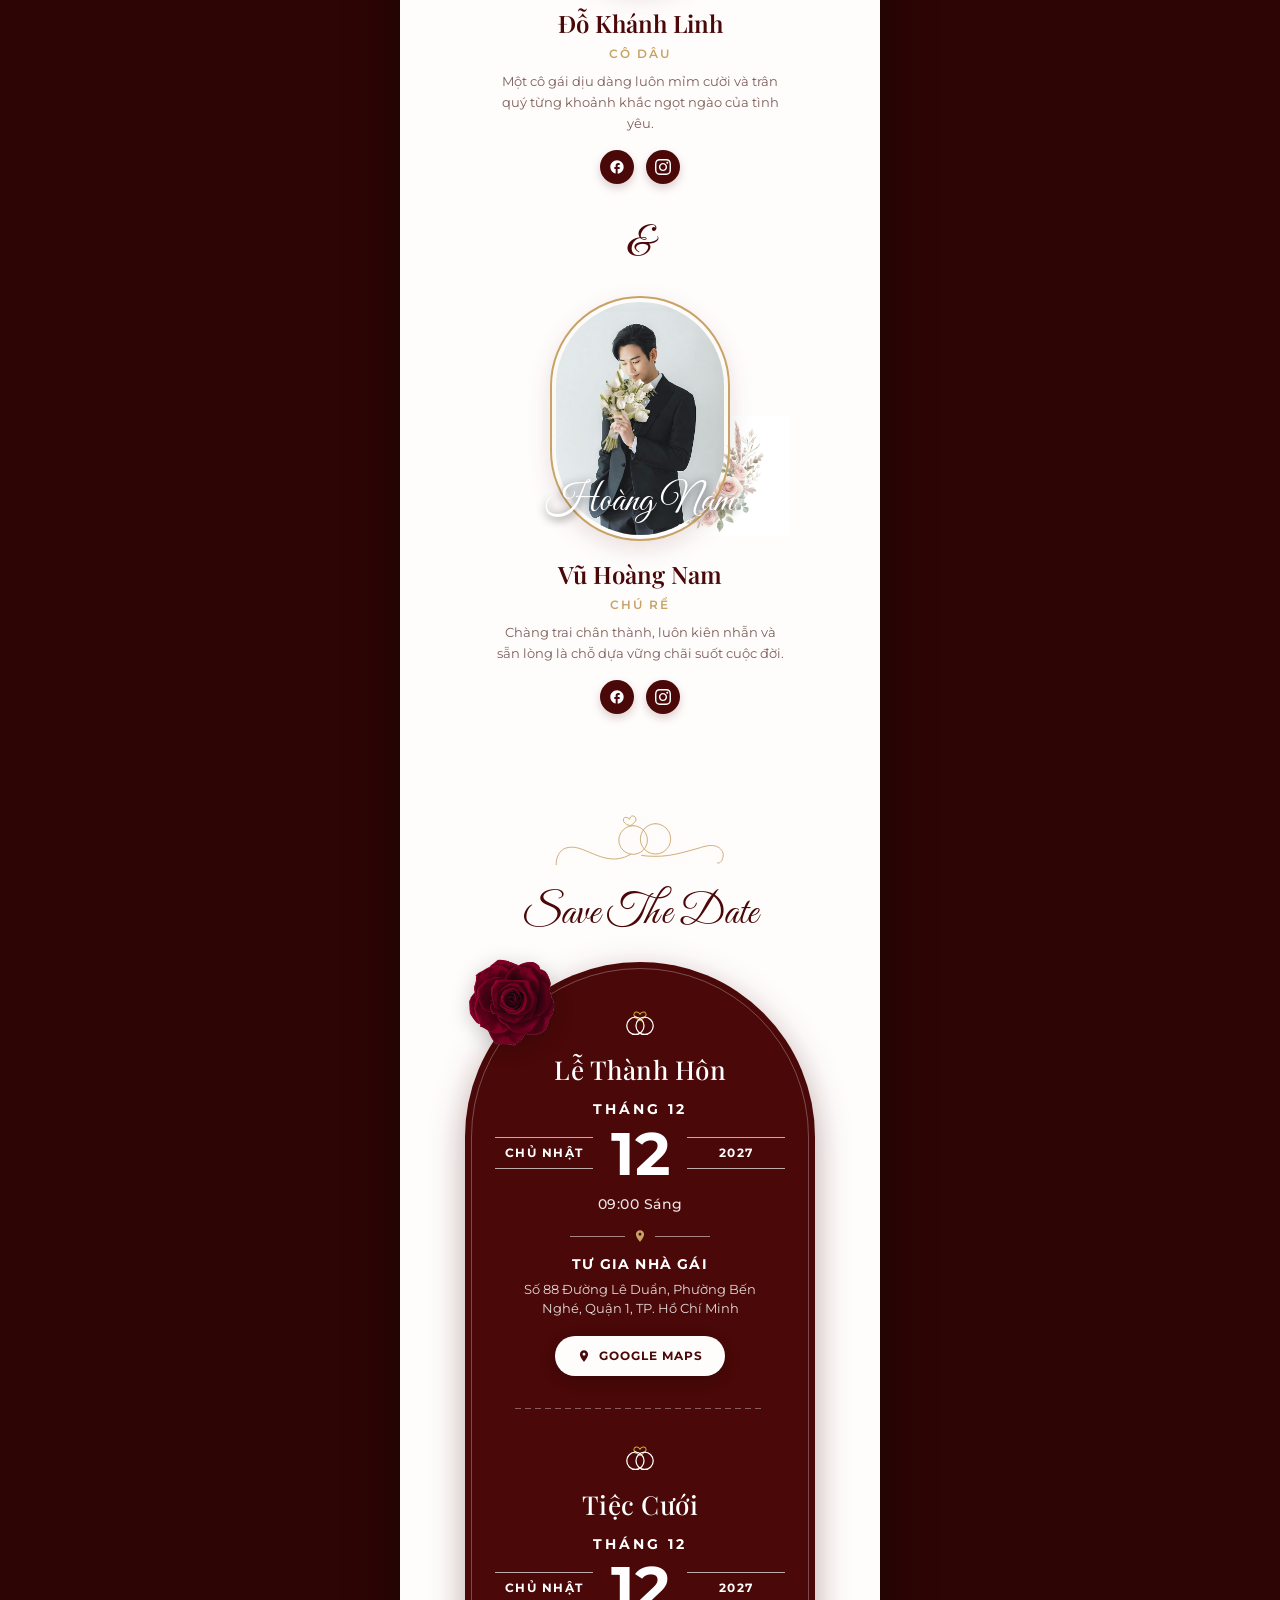
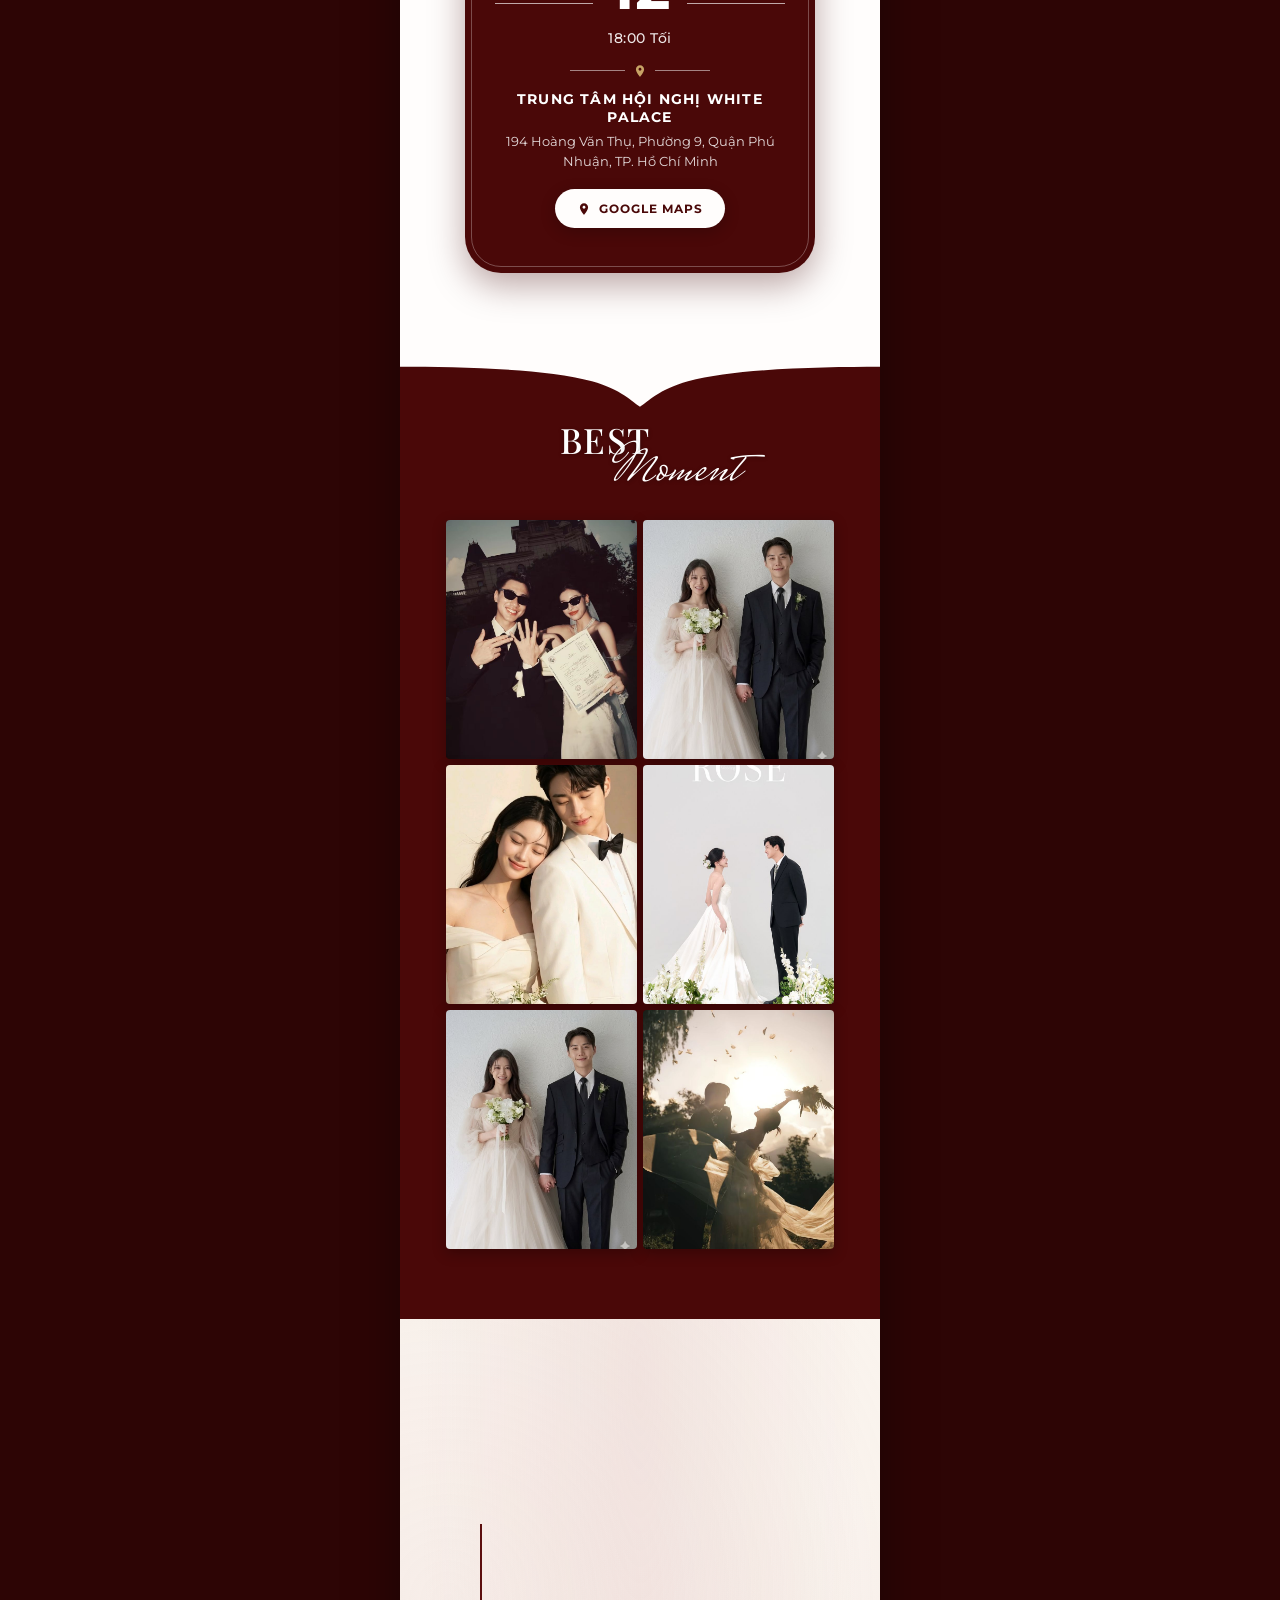
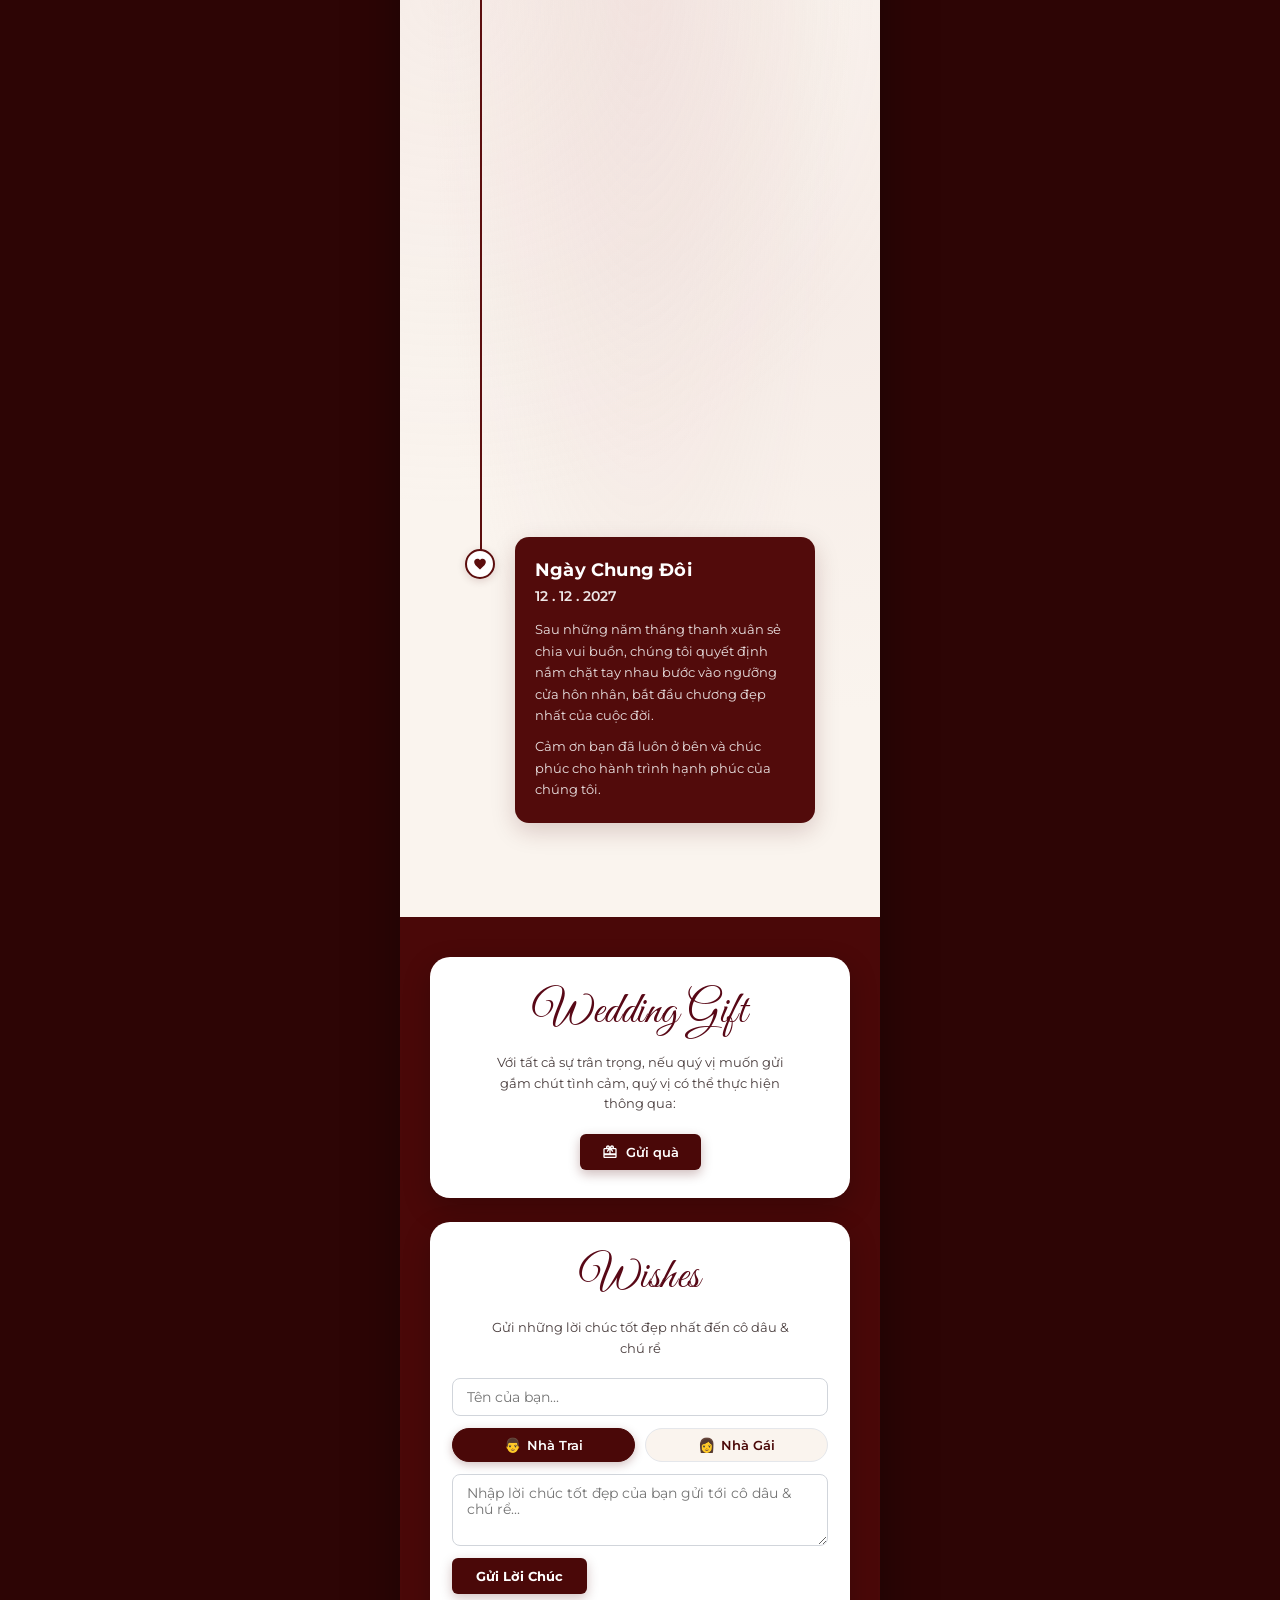
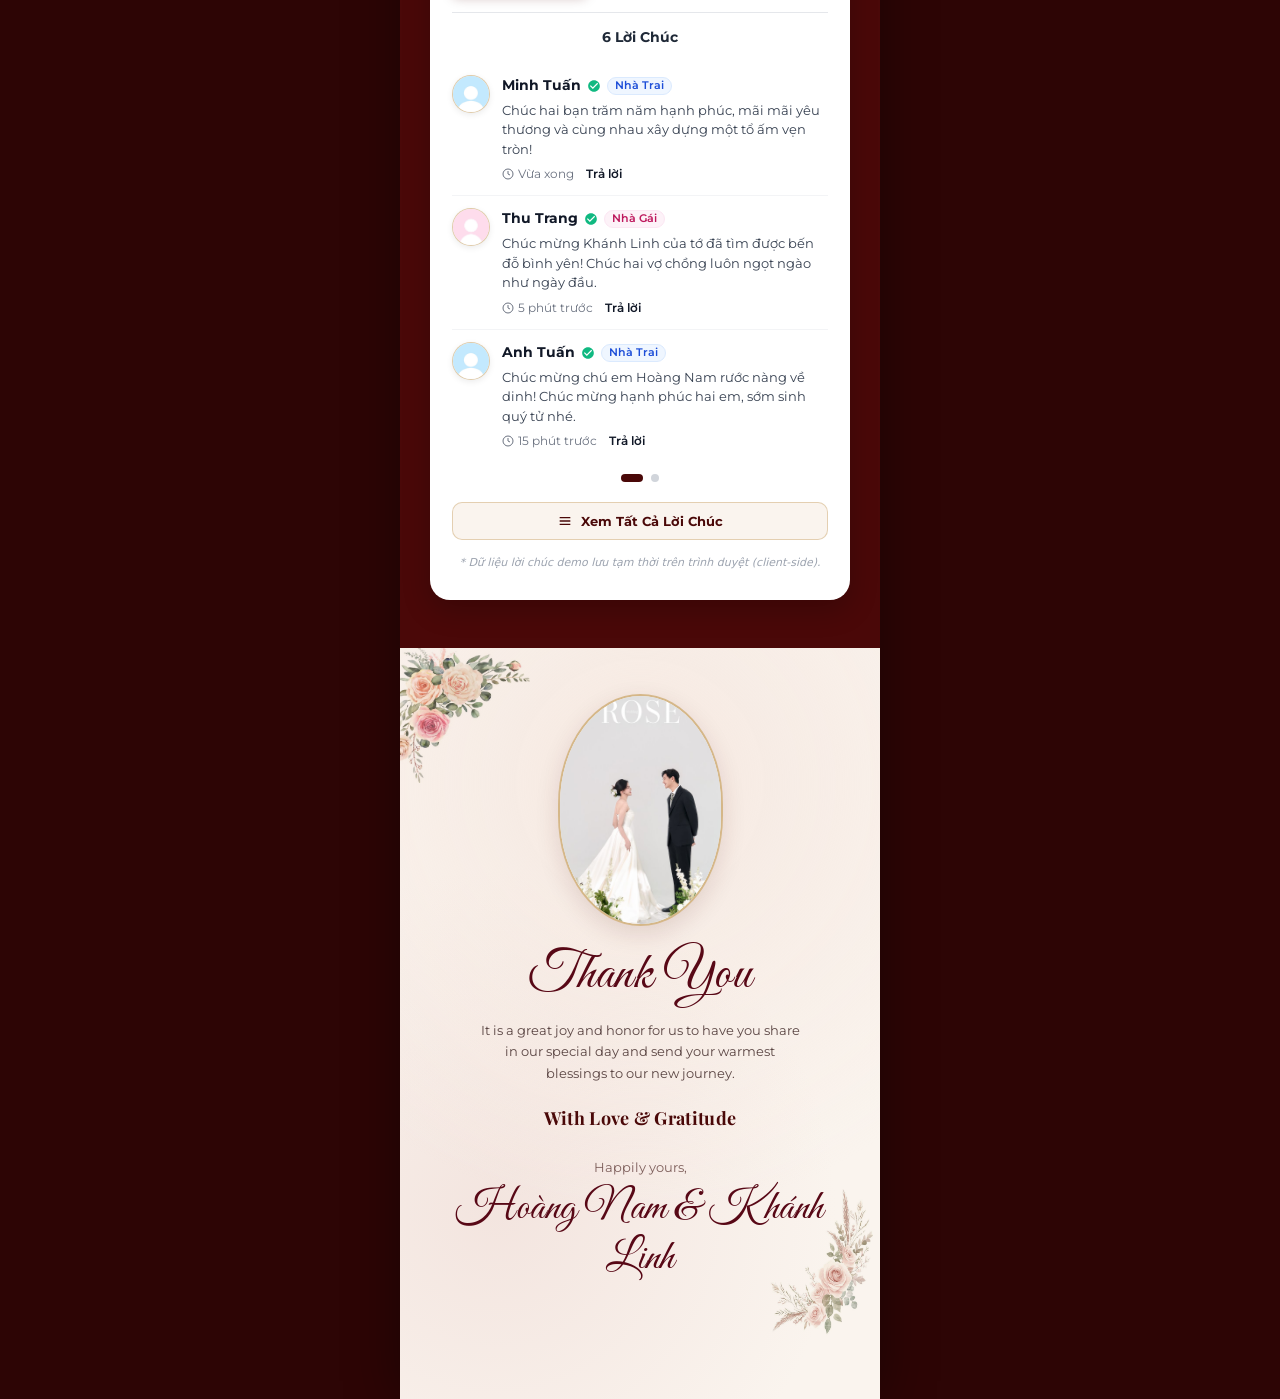
==== commit f18bdadd: "l8" ====
--- a/index.html
+++ b/index.html
@@ -48,7 +48,7 @@
 
         <!-- Khung ảnh chân dung oval vòm cong viền vàng -->
         <div class="cover-photo-frame">
-          <img id="coverPhoto" src="assets/images/couple/cover.jpg" alt="Ảnh cặp đôi" class="cover-photo-img">
+          <img id="coverPhoto" src="assets/images/couple/anhbia.jpg" alt="Ảnh cặp đôi" class="cover-photo-img">
         </div>
 
         <!-- Tên cặp đôi -->
@@ -100,7 +100,7 @@
 
         <!-- Khung ảnh chân dung oval vòm cong viền vàng -->
         <div class="hero-photo-frame hero-reveal-item">
-          <img id="heroPhoto" src="assets/images/couple/cover.jpg" alt="Ảnh cặp đôi" class="hero-photo-img">
+          <img id="heroPhoto" src="assets/images/couple/anhbia.jpg" alt="Ảnh cặp đôi" class="hero-photo-img">
         </div>
 
         <!-- Tên cặp đôi -->
@@ -466,15 +466,15 @@
         <div class="gw-white-card gift-card">
           <h2 class="gw-script-title" id="giftTitle">Wedding Gift</h2>
           <p class="gw-description" id="giftMessage">
-            Tanpa mengurangi rasa hormat, bagi Bapak/Ibu/Saudara/i yang ingin memberikan tanda kasih untuk kami, dapat
-            melalui:
+
+            Với tất cả sự trân trọng, nếu quý vị muốn gửi gắm chút tình cảm, quý vị có thể thực hiện thông qua:
           </p>
           <button type="button" class="btn-open-amplop" id="btnOpenAmplop" aria-label="Mở phong bì mừng cưới điện tử">
             <svg viewBox="0 0 24 24">
               <path
                 d="M20 6h-2.18c.11-.31.18-.65.18-1 0-1.66-1.34-3-3-3-1.05 0-1.96.54-2.5 1.35l-.5.67-.5-.68C10.96 2.54 10.05 2 9 2 7.34 2 6 3.34 6 5c0 .35.07.69.18 1H4c-1.11 0-1.99.89-1.99 2L2 19c0 1.11.89 2 2 2h16c1.11 0 2-.89 2-2V8c0-1.11-.89-2-2-2zm-5-2c.55 0 1 .45 1 1s-.45 1-1 1-1-.45-1-1 .45-1 1-1zM9 4c.55 0 1 .45 1 1s-.45 1-1 1-1-.45-1-1 .45-1 1-1zm11 15H4v-2h16v2zm0-5H4V8h5.08L7 10.83 8.62 12 11 8.76V14h2V8.76L15.38 12 17 10.83 14.92 8H20v6z" />
             </svg>
-            <span id="btnOpenAmplopText">Buka Amplop Digital</span>
+            <span id="btnOpenAmplopText">Gửi quà </span>
           </button>
         </div>
       </div>
@@ -495,11 +495,13 @@
 
             <!-- Trường 2: Chọn Nhà trai hoặc Nhà gái -->
             <div class="wish-side-selector" role="radiogroup" aria-label="Khách của nhà">
-              <button type="button" class="btn-side-pill active" data-side="groom" id="sideGroomBtn" aria-checked="true" role="radio">
+              <button type="button" class="btn-side-pill active" data-side="groom" id="sideGroomBtn" aria-checked="true"
+                role="radio">
                 <span class="side-pill-icon">👨</span>
                 <span>Nhà Trai</span>
               </button>
-              <button type="button" class="btn-side-pill" data-side="bride" id="sideBrideBtn" aria-checked="false" role="radio">
+              <button type="button" class="btn-side-pill" data-side="bride" id="sideBrideBtn" aria-checked="false"
+                role="radio">
                 <span class="side-pill-icon">👩</span>
                 <span>Nhà Gái</span>
               </button>
@@ -507,8 +509,9 @@
             <input type="hidden" id="wishSide" value="groom">
 
             <!-- Trường 3: Nội dung lời chúc -->
-            <textarea id="wishMessage" class="wish-textarea" placeholder="Nhập lời chúc tốt đẹp của bạn gửi tới cô dâu &amp; chú rể..." rows="3" required maxlength="500"
-              aria-label="Lời chúc"></textarea>
+            <textarea id="wishMessage" class="wish-textarea"
+              placeholder="Nhập lời chúc tốt đẹp của bạn gửi tới cô dâu &amp; chú rể..." rows="3" required
+              maxlength="500" aria-label="Lời chúc"></textarea>
 
             <!-- Nút gửi màu đỏ burgundy -->
             <button type="submit" id="btnSubmitWish" class="btn-wish-submit">Gửi Lời Chúc</button>
@@ -533,7 +536,7 @@
           <!-- Nút Xem Tất Cả Lời Chúc (View All) -->
           <button type="button" class="btn-view-all-wishes" id="btnViewAllWishes" aria-label="Xem tất cả lời chúc">
             <svg viewBox="0 0 24 24" width="16" height="16" fill="currentColor">
-              <path d="M4 6h16v2H4zm0 5h16v2H4zm0 5h16v2H4z"/>
+              <path d="M4 6h16v2H4zm0 5h16v2H4zm0 5h16v2H4z" />
             </svg>
             <span id="btnViewAllWishesText">Xem Tất Cả Lời Chúc</span>
           </button>
@@ -559,24 +562,25 @@
       <div class="closing-content reveal-on-scroll">
         <!-- Khung ảnh chân dung oval vòm cong viền vàng -->
         <div class="closing-photo-frame">
-          <img id="closingPhoto" src="assets/images/couple/cover.jpg" alt="Ảnh cặp đôi" class="closing-photo-img"
+          <img id="closingPhoto" src="assets/images/couple/gallery-4.jpg" alt="Ảnh cặp đôi" class="closing-photo-img"
             loading="lazy">
         </div>
 
         <!-- Tiêu đề cảm ơn dạng script -->
-        <h2 class="closing-title" id="closingTitle">Terima Kasih</h2>
+        <h2 class="closing-title" id="closingTitle">Thank You</h2>
 
         <!-- Lời tri ân -->
         <p class="closing-message" id="closingMessage">
-          Merupakan suatu kebahagiaan dan kehormatan bagi kami, apabila Bapak/Ibu/Saudara/i, berkenan hadir dan
-          memberikan do’a restu kepada kedua mempelai.
+          It is a great joy and honor for us to have you share in our special day and send your warmest blessings to our
+          new journey.
+
         </p>
 
         <!-- Lời kết trang trọng -->
-        <p class="closing-signoff" id="closingSignoff">Wassalamu’alaikum Wr. Wb.</p>
+        <p class="closing-signoff" id="closingSignoff">With Love &amp; Gratitude</p>
 
         <!-- Dòng chữ phụ -->
-        <p class="closing-subsignoff" id="closingSubsignoff">Kami yang berbahagia,</p>
+        <p class="closing-subsignoff" id="closingSubsignoff">Happily yours,</p>
 
         <!-- Tên cặp đôi -->
         <h3 class="closing-couple-names" id="closingCoupleNames">Hoàng Nam &amp; Khánh Linh</h3>
@@ -702,15 +706,18 @@
 
       <!-- Bộ lọc Nhà trai / Nhà gái / Tất cả -->
       <div class="wishes-filter-tabs" role="tablist" aria-label="Lọc theo phía gia đình">
-        <button type="button" class="btn-filter-tab active" data-filter="all" id="filterAllBtn" role="tab" aria-selected="true">
+        <button type="button" class="btn-filter-tab active" data-filter="all" id="filterAllBtn" role="tab"
+          aria-selected="true">
           <span>Tất Cả</span>
           <span class="filter-count" id="filterAllCount">0</span>
         </button>
-        <button type="button" class="btn-filter-tab" data-filter="groom" id="filterGroomBtn" role="tab" aria-selected="false">
+        <button type="button" class="btn-filter-tab" data-filter="groom" id="filterGroomBtn" role="tab"
+          aria-selected="false">
           <span>👨 Nhà Trai</span>
           <span class="filter-count" id="filterGroomCount">0</span>
         </button>
-        <button type="button" class="btn-filter-tab" data-filter="bride" id="filterBrideBtn" role="tab" aria-selected="false">
+        <button type="button" class="btn-filter-tab" data-filter="bride" id="filterBrideBtn" role="tab"
+          aria-selected="false">
           <span>👩 Nhà Gái</span>
           <span class="filter-count" id="filterBrideCount">0</span>
         </button>
